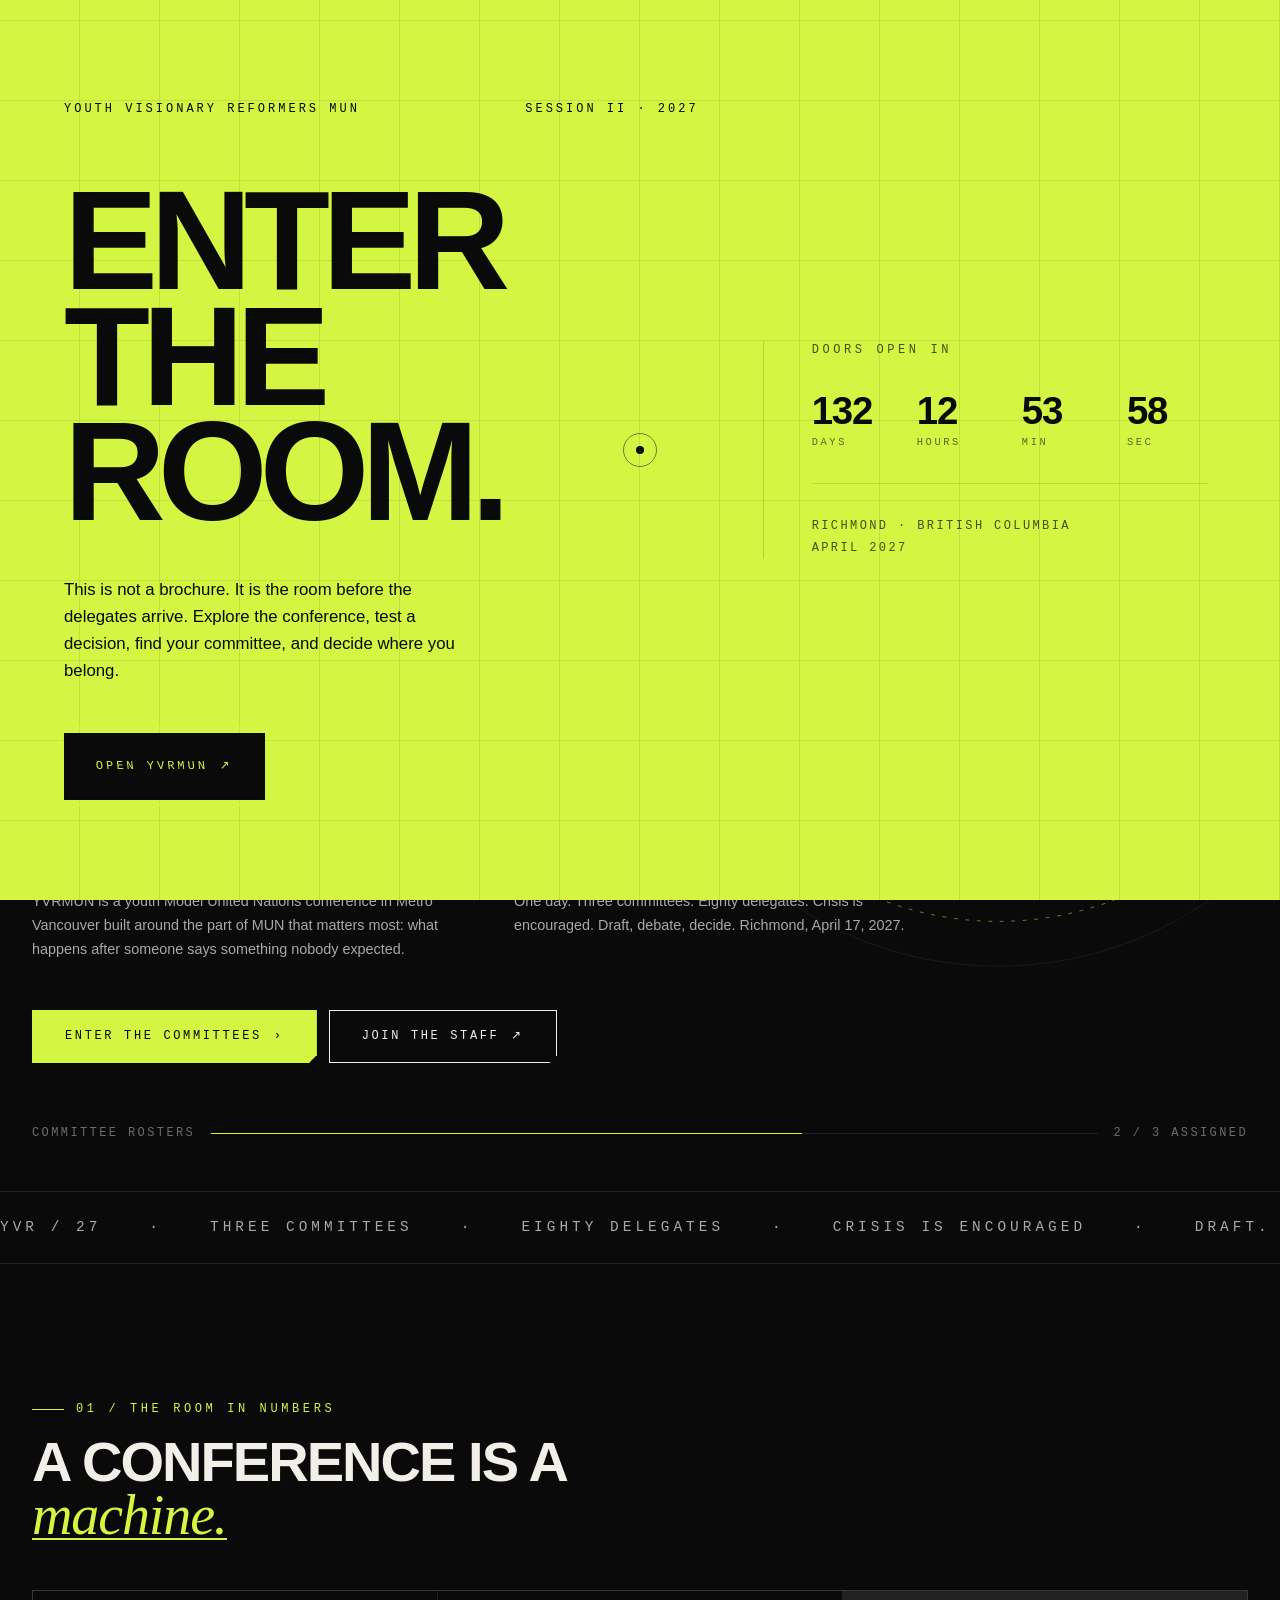
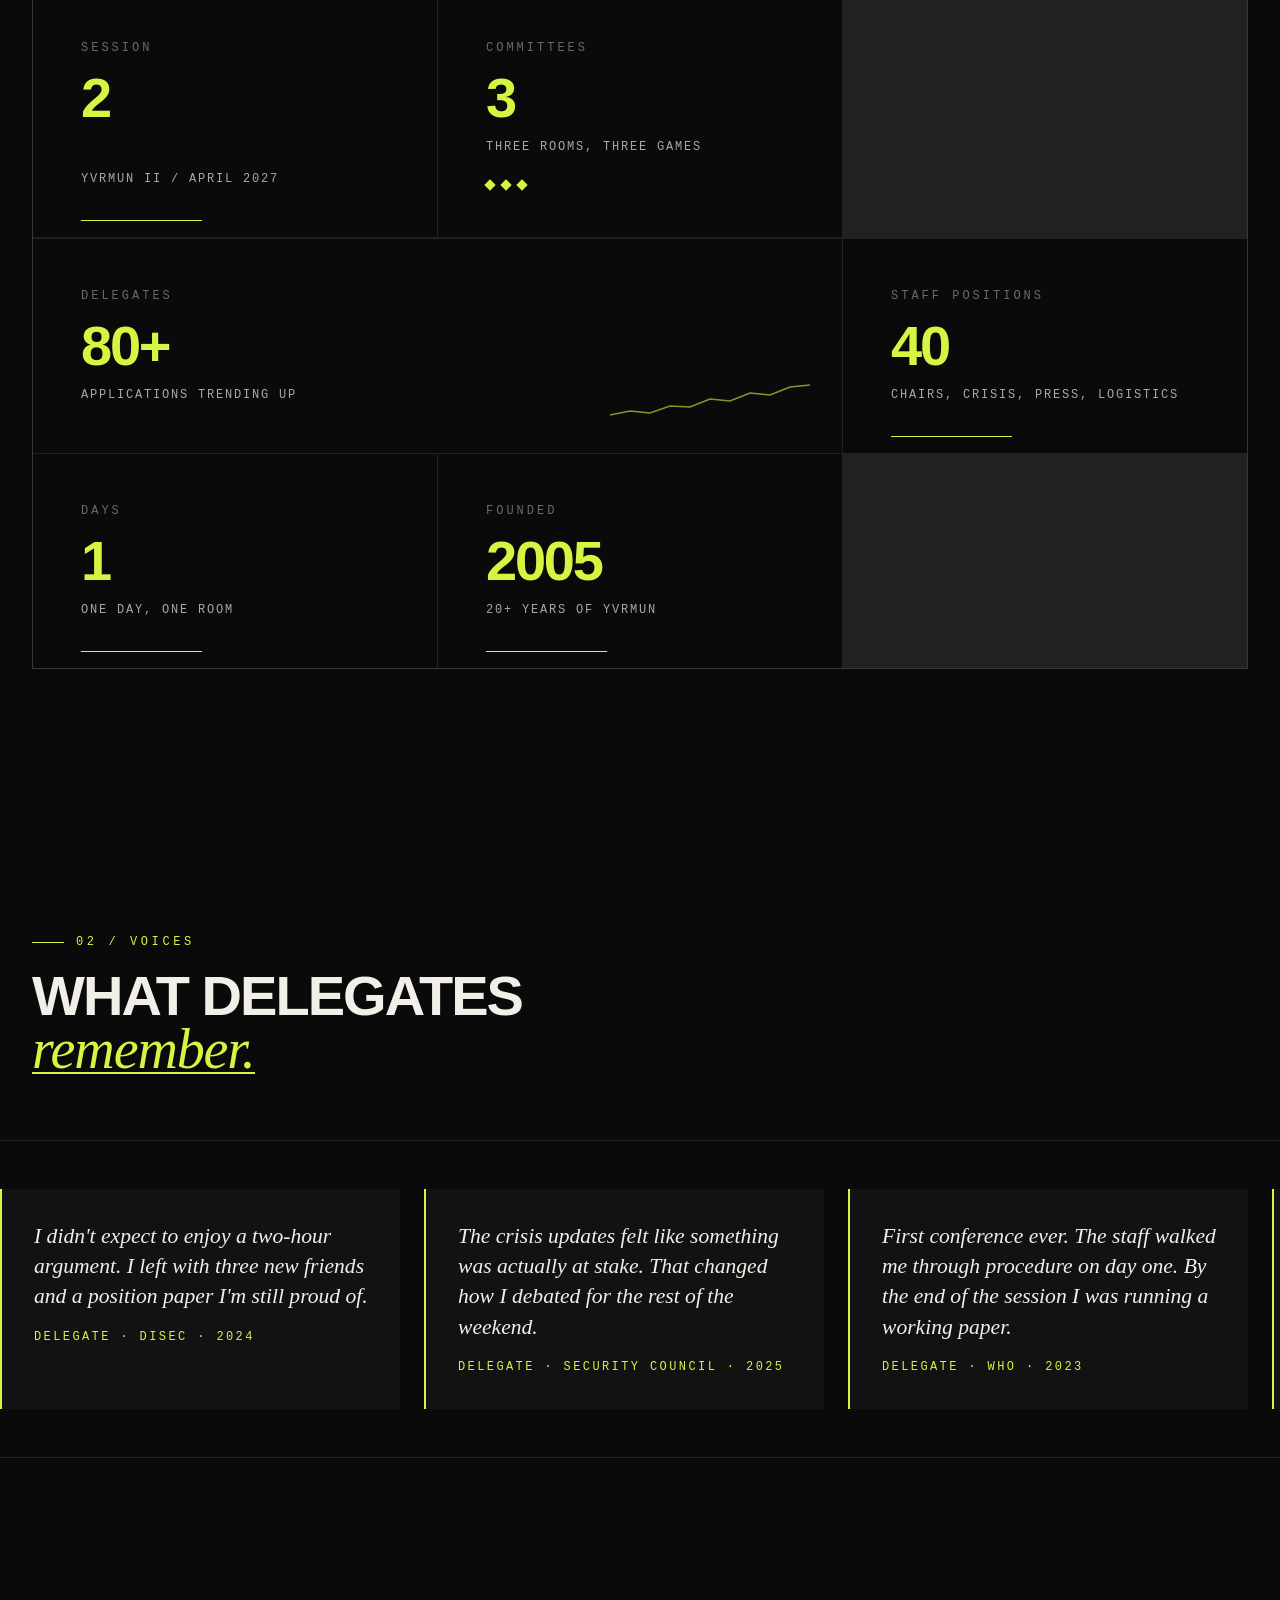
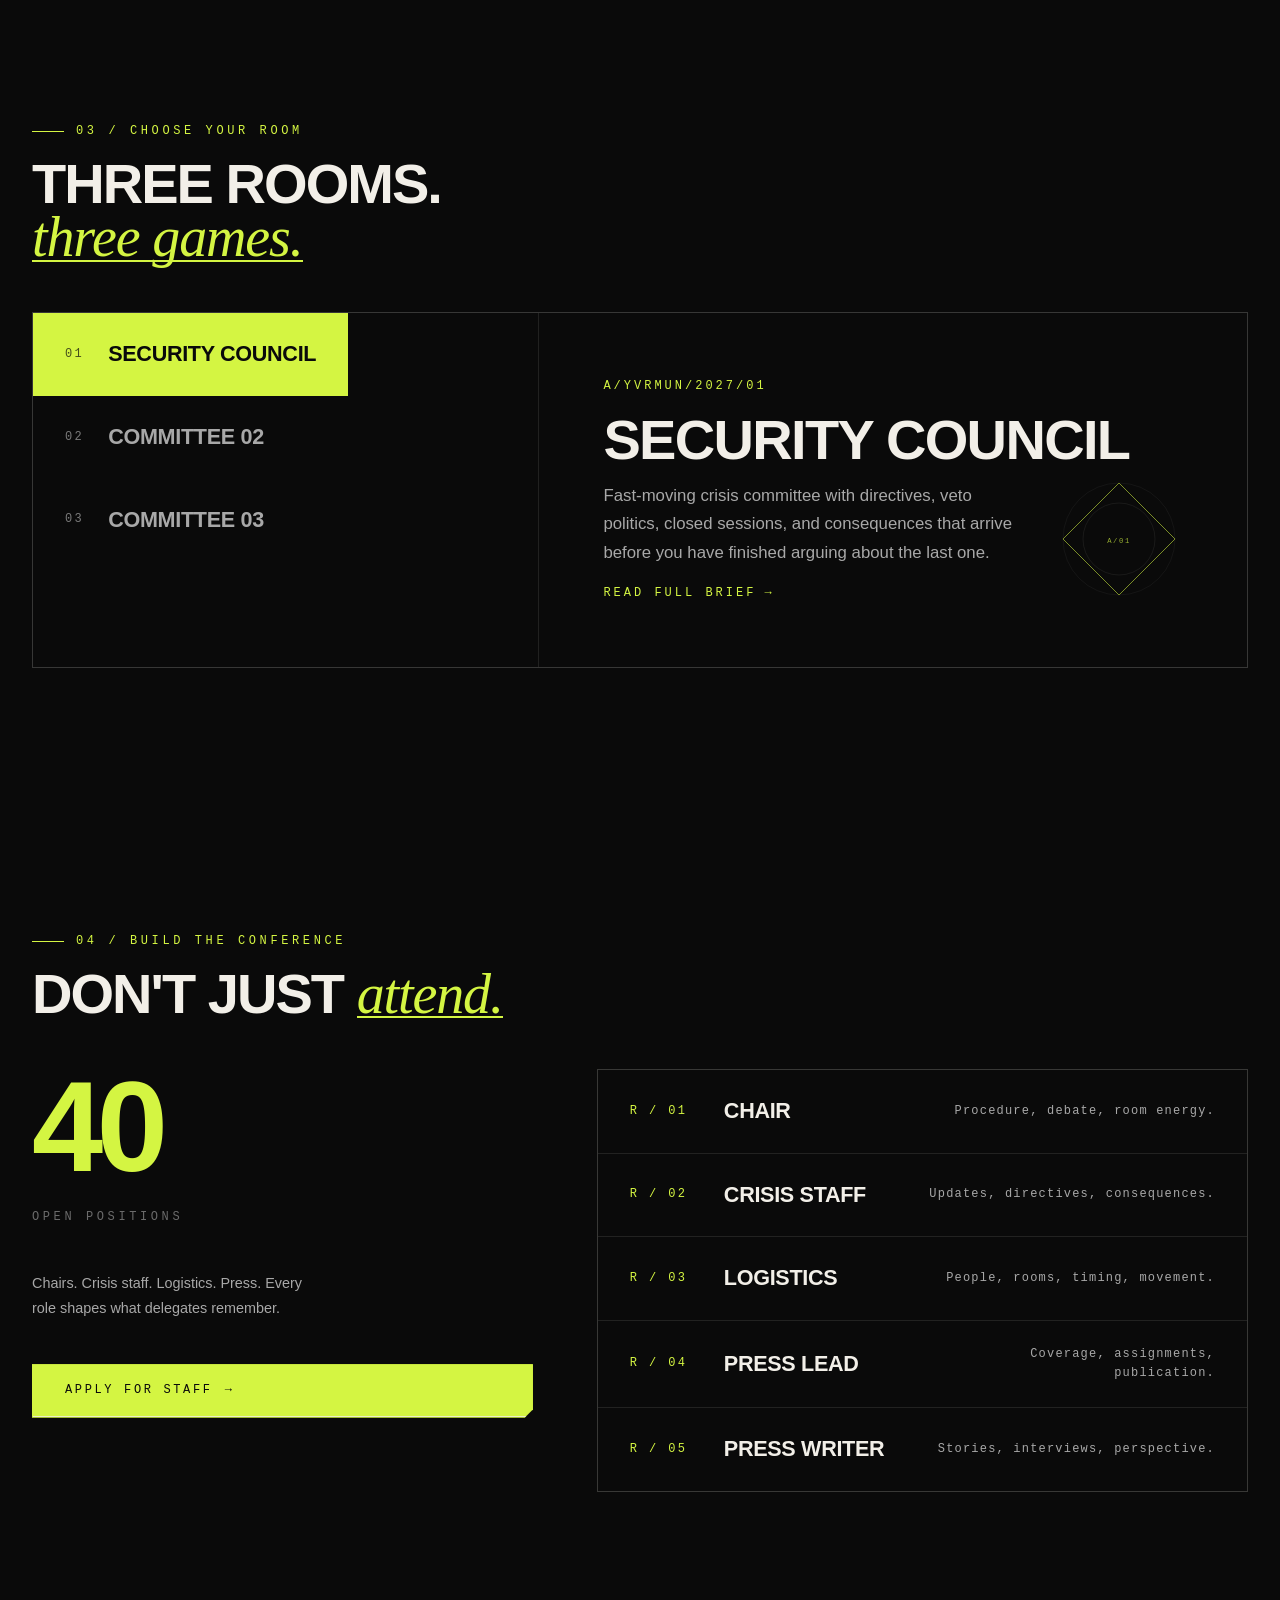
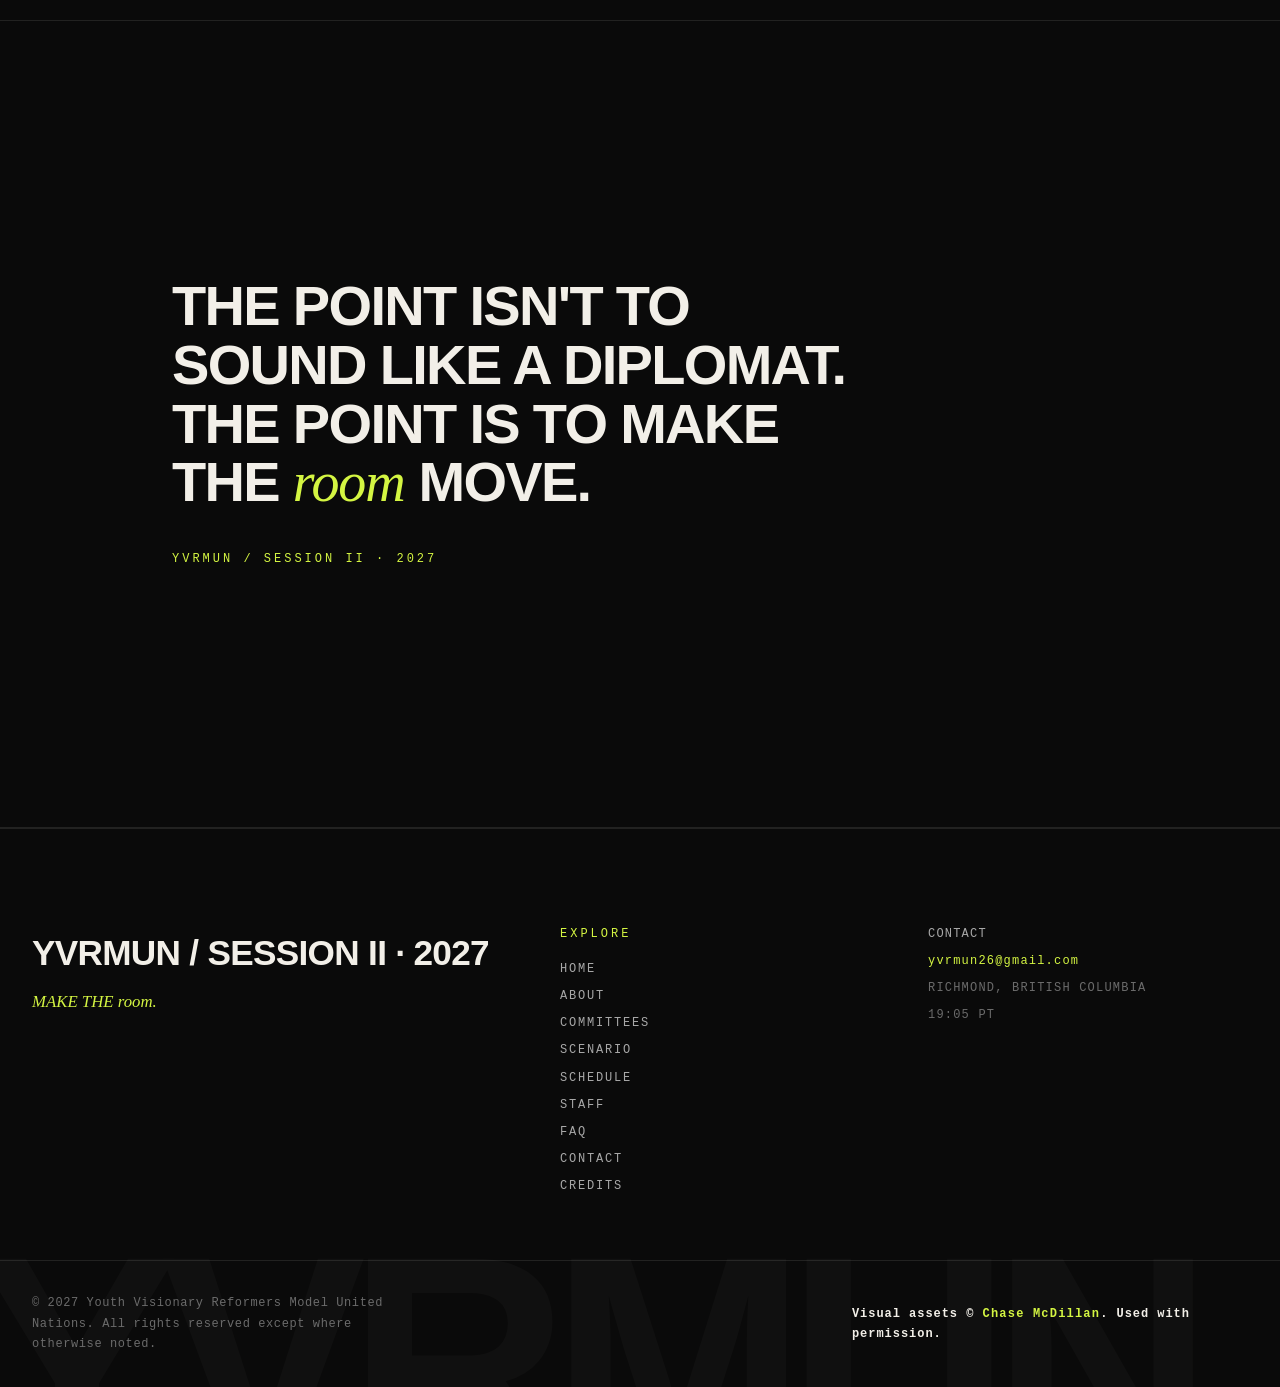
==== index.html @ 1de24f0f "Add sliding nav pill (pure CSS with measured variables)" ====
<!DOCTYPE html>
<html lang="en">
<head>
  <meta charset="UTF-8" />
  <meta name="viewport" content="width=device-width, initial-scale=1.0" />
  <title>YVRMUN — Session II · 2027</title>
  <link rel="icon" type="image/png" href="/images/logo.png" />
  <meta name="description" content="YVRMUN is a youth Model United Nations conference in Metro Vancouver. Session II takes over Richmond, BC in April 2027. Three committees. Eighty delegates." />
  <meta name="theme-color" content="#0a0a0a" />
  <meta property="og:title" content="YVRMUN — MAKE THE room." />
  <meta property="og:description" content="Session II · April 17, 2027. Richmond, BC. Three committees. Eighty delegates." />
  <meta property="og:type" content="website" />
  <link rel="stylesheet" href="/css/styles.css" />
  <link rel="stylesheet" href="/css/animations.css" />
</head>
<body class="has-lockscreen">

  <div class="lockscreen" id="lockscreen" data-feature="lockscreen">
    <div class="lockscreen__grid" aria-hidden="true"></div>

    <div class="lockscreen__inner">

      <div class="lockscreen__left">
        <div class="lockscreen__top" data-lock-reveal>
          <span>Youth Visionary Reformers MUN</span>
          <span>Session II · 2027</span>
        </div>

        <h1 class="lockscreen__title" data-lock-split>
          <span class="lockscreen__title-line">Enter</span>
          <span class="lockscreen__title-line">the</span>
          <span class="lockscreen__title-line">room.</span>
        </h1>

        <p class="lockscreen__lede" data-lock-reveal>
          This is not a brochure. It is the room before the delegates
          arrive. Explore the conference, test a decision, find your
          committee, and decide where you belong.
        </p>

        <button type="button"
                class="lockscreen__enter"
                id="enter-room"
                data-lock-reveal>
          <span>Open YVRMUN</span>
          <span class="lockscreen__arrow" aria-hidden="true">↗</span>
        </button>
      </div>

      <aside class="lockscreen__right" data-lock-reveal>
        <p class="lockscreen__countdown-label">Doors open in</p>
        <div class="lockscreen__countdown" data-countdown>
          <div class="lockscreen__countdown-cell">
            <span class="lockscreen__countdown-value" data-countdown-days>000</span>
            <span class="lockscreen__countdown-key">Days</span>
          </div>
          <div class="lockscreen__countdown-cell">
            <span class="lockscreen__countdown-value" data-countdown-hours>00</span>
            <span class="lockscreen__countdown-key">Hours</span>
          </div>
          <div class="lockscreen__countdown-cell">
            <span class="lockscreen__countdown-value" data-countdown-minutes>00</span>
            <span class="lockscreen__countdown-key">Min</span>
          </div>
          <div class="lockscreen__countdown-cell">
            <span class="lockscreen__countdown-value" data-countdown-seconds>00</span>
            <span class="lockscreen__countdown-key">Sec</span>
          </div>
        </div>
        <p class="lockscreen__stamp">
          Richmond · British Columbia<br>
          April 2027
        </p>
      </aside>

    </div>
  </div>

  <header class="site-header" data-feature="header">
    <div class="site-header__inner">

      <a class="site-header__brand" href="/index.html" aria-label="YVRMUN home">
        <span class="site-header__mark" aria-hidden="true"><img src="/images/logo.png" alt="" width="34" height="34" /></span>
        <span>YVRMUN / 27</span>
      </a>

      <nav class="site-header__nav" aria-label="Primary">
        <span class="site-header__nav-pill" aria-hidden="true"></span>
        
        <a href="/index.html" class="is-active">Home</a>
        <a href="/committees.html">Committees</a>
        <a href="/scenario.html">Experience</a>
        <a href="/schedule.html">Schedule</a>
        <a href="/staff.html">Staff</a>
        <a href="/faq.html">FAQ</a>
      </nav>

      <a class="site-header__cta" href="/staff.html">Apply for Staff</a>

      <button class="site-header__toggle" aria-label="Toggle navigation" aria-expanded="false">
        <span></span><span></span><span></span>
      </button>
    </div>

    <div class="scroll-progress" aria-hidden="true">
      <div class="scroll-progress__bar" data-scroll-progress></div>
    </div>
  </header>

  <main>

    <section class="hero" aria-labelledby="hero-title">

      <div class="hero__art-bg" data-sway aria-hidden="true">
        <svg viewBox="0 0 600 600" xmlns="http://www.w3.org/2000/svg">
          <circle class="art-circle" cx="300" cy="300" r="290" />
          <circle class="art-circle" cx="300" cy="300" r="220" />
          <circle class="art-circle art-circle--inner" cx="300" cy="300" r="150" />
          <circle class="art-orbit" cx="300" cy="300" r="255" />
          <polygon class="art-diamond-dashed"
                   points="300,200 400,300 300,400 200,300" />
          <polygon class="art-diamond"
                   points="300,150 450,300 300,450 150,300" />
          <text class="art-label" x="300" y="305" text-anchor="middle">
            YVR / 27
          </text>
          <circle class="art-dot" cx="300" cy="80" r="4" />
          <circle class="art-dot" cx="300" cy="300" r="4" />
        </svg>
      </div>

      <div class="hero__inner">
        <p class="hero__kicker" data-reveal>Session II · April 17, 2027</p>

        <h1 class="hero__title" id="hero-title">
          <span class="hero__title-line" data-split>MAKE</span>
          <span class="hero__title-line" data-split>THE</span>
          <span class="hero__title-line">
            <span class="hero__title-accent" data-split>room.</span>
          </span>
        </h1>

        <div class="hero__grid">
          <div class="hero__col" data-reveal>
            <h3>The point</h3>
            <p>
              YVRMUN is a youth Model United Nations conference in Metro
              Vancouver built around the part of MUN that matters most:
              what happens after someone says something nobody expected.
            </p>
          </div>
          <div class="hero__col" data-reveal>
            <h3>The plan</h3>
            <p>
              One day. Three committees. Eighty delegates. Crisis is
              encouraged. Draft, debate, decide. Richmond, April 17, 2027.
            </p>
          </div>
        </div>

        <div class="hero__cta" data-reveal>
          <a class="btn btn--primary" href="/committees.html">
            Enter the committees <span aria-hidden="true">›</span>
          </a>
          <a class="btn btn--ghost" href="/staff.html">
            Join the staff <span aria-hidden="true">↗</span>
          </a>
        </div>
      </div>

      <div class="hero__progress" data-reveal>
        <span>Committee rosters</span>
        <span class="hero__progress-bar"><span class="hero__progress-fill"></span></span>
        <span>2 / 3 assigned</span>
      </div>

    </section>

    <div class="marquee" aria-hidden="true">
      <div class="marquee__track">
        <span>YVR / 27</span><span>·</span>
        <span>Three committees</span><span>·</span>
        <span>Eighty delegates</span><span>·</span>
        <span>Crisis is encouraged</span><span>·</span>
        <span>Draft. Debate. Decide.</span><span>·</span>
        <span>Richmond · April 17, 2027</span><span>·</span>
        <span>YVR / 27</span><span>·</span>
        <span>Three committees</span><span>·</span>
        <span>Eighty delegates</span><span>·</span>
        <span>Crisis is encouraged</span><span>·</span>
        <span>Draft. Debate. Decide.</span><span>·</span>
        <span>Richmond · April 17, 2027</span><span>·</span>
      </div>
    </div>

    <section class="section" id="numbers" aria-labelledby="numbers-title">
      <div class="section__inner">

        <p class="section__label" data-reveal>01 / THE ROOM IN NUMBERS</p>
        <h2 class="section__title" id="numbers-title" data-reveal>
          A conference is a <span class="section__title-accent">machine.</span>
        </h2>

        <div class="dashboard">

          <div class="dash-tile" data-reveal>
            <p class="dash-tile__label">Session</p>
            <p class="dash-tile__value" data-count="2">2</p>
            <p class="dash-tile__note">YVRMUN II / April 2027</p>
            <span class="dash-tile__tick"></span>
          </div>

          <div class="dash-tile" data-reveal>
            <p class="dash-tile__label">Committees</p>
            <p class="dash-tile__value" data-count="3">3</p>
            <p class="dash-tile__note">Three rooms, three games</p>
            <div class="dash-tile__dots" aria-hidden="true">
              <span></span><span></span><span></span>
            </div>
          </div>

          <div class="dash-tile dash-tile--wide" data-reveal>
            <p class="dash-tile__label">Delegates</p>
            <p class="dash-tile__value" data-count="80" data-suffix="+">80+</p>
            <p class="dash-tile__note">Applications trending up</p>
            <svg class="dash-tile__sparkline" viewBox="0 0 200 40" preserveAspectRatio="none" aria-hidden="true">
              <polyline points="0,34 20,30 40,32 60,25 80,26 100,18 120,20 140,12 160,14 180,6 200,4"
                        fill="none" stroke="currentColor" stroke-width="1.5" />
            </svg>
          </div>

          <div class="dash-tile" data-reveal>
            <p class="dash-tile__label">Staff positions</p>
            <p class="dash-tile__value" data-count="40">40</p>
            <p class="dash-tile__note">Chairs, crisis, press, logistics</p>
            <span class="dash-tile__tick"></span>
          </div>

          <div class="dash-tile" data-reveal>
            <p class="dash-tile__label">Days</p>
            <p class="dash-tile__value" data-count="1">1</p>
            <p class="dash-tile__note">One day, one room</p>
            <span class="dash-tile__tick"></span>
          </div>

          <div class="dash-tile" data-reveal>
            <p class="dash-tile__label">Founded</p>
            <p class="dash-tile__value" data-count="2005">2005</p>
            <p class="dash-tile__note">20+ years of YVRMUN</p>
            <span class="dash-tile__tick"></span>
          </div>

        </div>
      </div>
    </section>

    <section class="section section--dark" aria-labelledby="voices-title">
      <div class="section__inner">
        <p class="section__label" data-reveal>02 / VOICES</p>
        <h2 class="section__title" id="voices-title" data-reveal>
          What delegates <span class="section__title-accent">remember.</span>
        </h2>
      </div>

      <div class="quotes">
        <div class="quotes__track">
          <article class="quote">
            <p class="quote__body">I didn't expect to enjoy a two-hour argument. I left with three new friends and a position paper I'm still proud of.</p>
            <p class="quote__cite">Delegate · DISEC · 2024</p>
          </article>
          <article class="quote">
            <p class="quote__body">The crisis updates felt like something was actually at stake. That changed how I debated for the rest of the weekend.</p>
            <p class="quote__cite">Delegate · Security Council · 2025</p>
          </article>
          <article class="quote">
            <p class="quote__body">First conference ever. The staff walked me through procedure on day one. By the end of the session I was running a working paper.</p>
            <p class="quote__cite">Delegate · WHO · 2023</p>
          </article>
          <article class="quote">
            <p class="quote__body">I came for the debate. I stayed for the people. That's the part nobody puts in the brochure.</p>
            <p class="quote__cite">Delegate · UNHRC · 2024</p>
          </article>
          <article class="quote">
            <p class="quote__body">The social was genuinely fun. Live music, photo booth, and nobody wanted to go home.</p>
            <p class="quote__cite">Delegate · FIFA · 2025</p>
          </article>
          <article class="quote">
            <p class="quote__body">I didn't expect to enjoy a two-hour argument. I left with three new friends and a position paper I'm still proud of.</p>
            <p class="quote__cite">Delegate · DISEC · 2024</p>
          </article>
          <article class="quote">
            <p class="quote__body">The crisis updates felt like something was actually at stake. That changed how I debated for the rest of the weekend.</p>
            <p class="quote__cite">Delegate · Security Council · 2025</p>
          </article>
          <article class="quote">
            <p class="quote__body">First conference ever. The staff walked me through procedure on day one. By the end of the session I was running a working paper.</p>
            <p class="quote__cite">Delegate · WHO · 2023</p>
          </article>
        </div>
      </div>
    </section>

    <section class="section" id="committees" aria-labelledby="committees-title">
      <div class="section__inner">

        <p class="section__label" data-reveal>03 / CHOOSE YOUR ROOM</p>
        <h2 class="section__title" id="committees-title" data-reveal>
          Three rooms. <span class="section__title-accent">Three games.</span>
        </h2>

        <div class="room-selector" data-feature="room-selector">

          <ul class="room-list" role="tablist">
            <li>
              <button type="button" class="room-list__item is-active" data-room="01">
                <span class="room-list__num">01</span>
                <span class="room-list__name">Security Council</span>
              </button>
            </li>
            <li>
              <button type="button" class="room-list__item" data-room="02">
                <span class="room-list__num">02</span>
                <span class="room-list__name">Committee 02</span>
              </button>
            </li>
            <li>
              <button type="button" class="room-list__item" data-room="03">
                <span class="room-list__num">03</span>
                <span class="room-list__name">Committee 03</span>
              </button>
            </li>
          </ul>

          <div class="room-preview">
            <p class="room-preview__code" data-room-code>A/YVRMUN/2027/01</p>
            <h3 class="room-preview__title" data-room-title>Security Council</h3>
            <p class="room-preview__desc" data-room-desc>
              Fast-moving crisis committee with directives, veto politics,
              closed sessions, and consequences that arrive before you have
              finished arguing about the last one.
            </p>
            <a class="room-preview__cta" href="/committees.html">
              Read full brief <span aria-hidden="true">→</span>
            </a>

            <div class="room-preview__diagram" aria-hidden="true">
              <svg viewBox="0 0 200 200">
                <circle cx="100" cy="100" r="70" fill="none"
                        stroke="rgba(242,239,232,0.18)" stroke-width="0.5"/>
                <circle cx="100" cy="100" r="45" fill="none"
                        stroke="rgba(242,239,232,0.25)" stroke-width="0.5"/>
                <polygon points="100,30 170,100 100,170 30,100"
                         fill="none" stroke="currentColor" stroke-width="1"/>
                <text x="100" y="105" text-anchor="middle"
                      font-family="ui-monospace, monospace" font-size="9"
                      fill="currentColor" letter-spacing="2">A/01</text>
              </svg>
            </div>
          </div>

        </div>
      </div>
    </section>

    <section class="section section--dark" id="staff-cta" aria-labelledby="staff-cta-title">
      <div class="section__inner">

        <p class="section__label" data-reveal>04 / BUILD THE CONFERENCE</p>
        <h2 class="section__title" id="staff-cta-title" data-reveal>
          Don't just <span class="section__title-accent">attend.</span>
        </h2>

        <div class="staff-cta">

          <div class="staff-cta__big" data-reveal>
            <p class="staff-cta__number" data-count="40">40</p>
            <p class="staff-cta__number-label">Open positions</p>
            <p class="staff-cta__sub">Chairs. Crisis staff. Logistics. Press. Every role shapes what delegates remember.</p>
            <a class="btn btn--primary staff-cta__btn" href="/staff.html">
              Apply for staff <span aria-hidden="true">→</span>
            </a>
          </div>

          <ul class="staff-roles" data-feature="staff-roles">
            <li>
              <button type="button" class="staff-role" data-role="chair">
                <span class="staff-role__num">R / 01</span>
                <span class="staff-role__name">Chair</span>
                <span class="staff-role__desc">Procedure, debate, room energy.</span>
              </button>
            </li>
            <li>
              <button type="button" class="staff-role" data-role="crisis">
                <span class="staff-role__num">R / 02</span>
                <span class="staff-role__name">Crisis Staff</span>
                <span class="staff-role__desc">Updates, directives, consequences.</span>
              </button>
            </li>
            <li>
              <button type="button" class="staff-role" data-role="logistics">
                <span class="staff-role__num">R / 03</span>
                <span class="staff-role__name">Logistics</span>
                <span class="staff-role__desc">People, rooms, timing, movement.</span>
              </button>
            </li>
            <li>
              <button type="button" class="staff-role" data-role="press-lead">
                <span class="staff-role__num">R / 04</span>
                <span class="staff-role__name">Press Lead</span>
                <span class="staff-role__desc">Coverage, assignments, publication.</span>
              </button>
            </li>
            <li>
              <button type="button" class="staff-role" data-role="press-writer">
                <span class="staff-role__num">R / 05</span>
                <span class="staff-role__name">Press Writer</span>
                <span class="staff-role__desc">Stories, interviews, perspective.</span>
              </button>
            </li>
          </ul>

        </div>
      </div>
    </section>

    <section class="pull-quote-section">
      <blockquote class="pull-quote" data-reveal>
        <p>
          The point isn't to sound like a diplomat. The point is to make
          the <span class="pull-quote__accent">room</span> move.
        </p>
        <cite>YVRMUN / Session II · 2027</cite>
      </blockquote>
    </section>

  </main>

  <footer class="site-footer">
    <div class="site-footer__watermark" aria-hidden="true">YVRMUN</div>

    <div class="site-footer__inner">

      <div class="site-footer__brand-block">
        <p class="site-footer__brand">YVRMUN / Session II · 2027</p>
        <p class="site-footer__tagline">MAKE THE room.</p>
      </div>

      <div class="site-footer__links-block">
        <p class="site-footer__heading">Explore</p>
        <ul class="site-footer__links">
          <li><a href="/index.html">Home</a></li>
          <li><a href="/about.html">About</a></li>
          <li><a href="/committees.html">Committees</a></li>
          <li><a href="/scenario.html">Scenario</a></li>
          <li><a href="/schedule.html">Schedule</a></li>
          <li><a href="/staff.html">Staff</a></li>
          <li><a href="/faq.html">FAQ</a></li>
          <li><a href="/contact.html">Contact</a></li>
          <li><a href="/credits.html">Credits</a></li>
        </ul>
      </div>

      <div class="site-footer__contact-block">
        <p class="site-footer__heading">Contact</p>
        <p><a href="mailto:yvrmun26@gmail.com">yvrmun26@gmail.com</a></p>
        <p class="site-footer__location">Richmond, British Columbia</p>
        <p class="site-footer__clock" data-clock>--:-- PT</p>
      </div>

    </div>

    <div class="site-footer__legal-block">
      <p class="site-footer__legal">
        © 2027 Youth Visionary Reformers Model United Nations. All rights reserved
        except where otherwise noted.
      </p>
      <p class="site-footer__legal site-footer__legal--assets">
        Visual assets © <strong>Chase McDillan</strong>. Used with permission.
      </p>
    </div>
  </footer>

  <button class="back-to-top" aria-label="Back to top" data-back-to-top>
    <span aria-hidden="true">↑</span>
  </button>

  <div class="cursor-dot" aria-hidden="true"></div>
  <div class="cursor-ring" aria-hidden="true"></div>
  <div class="cursor-corners" aria-hidden="true">
    <span></span><span></span><span></span><span></span>
  </div>

  <script src="/js/config.js"></script>
  <script src="/js/main.js"></script>
  <script src="/js/lockscreen.js"></script>
  <script src="/js/animations.js"></script>
</body>
</html>
---- css/styles.css ----
/* ============================================================
   YVRMUN — Design System v3
   Dark editorial. Chartreuse. Custom cursor. Watermark footer.
   ============================================================ */

/* ---------- TOKENS ---------- */
:root {
  --ink: #0a0a0a;
  --ink-soft: #121212;
  --ink-elevated: #1a1a1a;
  --paper: #f2efe8;
  --accent: #d4f542;
  --accent-soft: #b8db2a;
  --live: #ff4530;
  --muted: #6b6b6b;
  --muted-dark: #a8a8a8;
  --line: rgba(242, 239, 232, 0.1);
  --line-bright: rgba(212, 245, 66, 0.35);
  --hair: rgba(242, 239, 232, 0.05);

  --font-sans: -apple-system, BlinkMacSystemFont, "Segoe UI", Roboto,
    "Helvetica Neue", Arial, sans-serif;
  --font-display: "Helvetica Neue", "Arial Narrow", Impact, sans-serif;
  --font-serif: "Times New Roman", Georgia, serif;
  --font-mono: ui-monospace, SFMono-Regular, Menlo, Monaco, Consolas,
    "Liberation Mono", "Courier New", monospace;

  --fs-xs: clamp(0.65rem, 0.6rem + 0.2vw, 0.75rem);
  --fs-sm: clamp(0.8rem, 0.75rem + 0.25vw, 0.9rem);
  --fs-base: clamp(0.95rem, 0.9rem + 0.25vw, 1.05rem);
  --fs-lg: clamp(1.1rem, 1rem + 0.6vw, 1.35rem);
  --fs-xl: clamp(1.5rem, 1.2rem + 1.4vw, 2.2rem);
  --fs-2xl: clamp(2rem, 1.5rem + 2.5vw, 3.5rem);
  --fs-3xl: clamp(2.75rem, 1.8rem + 4.75vw, 5.5rem);
  --fs-hero: clamp(4rem, 1.5rem + 12vw, 13rem);

  --space-1: 0.25rem;
  --space-2: 0.5rem;
  --space-3: 0.75rem;
  --space-4: 1rem;
  --space-5: 1.5rem;
  --space-6: 2rem;
  --space-8: 3rem;
  --space-10: 4rem;
  --space-12: 6rem;
  --space-16: 8rem;

  --max-w: 1440px;
  --max-w-narrow: 800px;
  --max-w-prose: 55ch;
  --header-h: 68px;

  --ease-out: cubic-bezier(0.22, 1, 0.36, 1);
  --ease-in-out: cubic-bezier(0.65, 0, 0.35, 1);
  --ease-spring: cubic-bezier(0.34, 1.56, 0.64, 1);
}

/* ---------- RESET ---------- */
*, *::before, *::after { box-sizing: border-box; }
* { margin: 0; padding: 0; }

html {
  scroll-behavior: smooth;
  scroll-padding-top: var(--header-h);
  -webkit-text-size-adjust: 100%;
}

body {
  font-family: var(--font-sans);
  font-size: var(--fs-base);
  line-height: 1.6;
  color: var(--paper);
  background: var(--ink);
  min-height: 100vh;
  overflow-x: hidden;
  -webkit-font-smoothing: antialiased;
  -moz-osx-font-smoothing: grayscale;
  cursor: none;
  position: relative;
}

body::before {
  content: "";
  position: fixed;
  inset: 0;
  z-index: 0;
  pointer-events: none;
  opacity: 0.6;
  background-image:
    repeating-linear-gradient(0deg, transparent 0, transparent 79px,
      var(--hair) 79px, var(--hair) 80px),
    repeating-linear-gradient(90deg, transparent 0, transparent 79px,
      var(--hair) 79px, var(--hair) 80px);
  mask-image: radial-gradient(ellipse at 50% 40%, black 20%, transparent 90%);
  -webkit-mask-image: radial-gradient(ellipse at 50% 40%, black 20%, transparent 90%);
}

body::after {
  content: "";
  position: fixed;
  inset: 0;
  z-index: 1;
  pointer-events: none;
  opacity: 0.035;
  background-image:
    repeating-radial-gradient(circle at 0 0, transparent 0,
      rgba(255, 255, 255, 0.8) 1px, transparent 2px);
  background-size: 3px 3px;
}

main, header, footer { position: relative; z-index: 2; }

@media (hover: none), (pointer: coarse) { body { cursor: auto; } }

img, svg, video { display: block; max-width: 100%; height: auto; }
button, input, textarea, select { font: inherit; color: inherit; }
button { background: none; border: none; cursor: none; }
a {
  color: inherit;
  text-decoration: none;
  cursor: none;
  transition: color 0.25s var(--ease-out);
}
ul, ol { list-style: none; }

@media (hover: none), (pointer: coarse) {
  button, a { cursor: pointer; }
}

::selection { background: var(--accent); color: var(--ink); }

:focus-visible {
  outline: 2px solid var(--accent);
  outline-offset: 4px;
}

::-webkit-scrollbar { width: 8px; height: 8px; }
::-webkit-scrollbar-track { background: var(--ink); }
::-webkit-scrollbar-thumb {
  background: rgba(212, 245, 66, 0.35);
  border-radius: 0;
}
::-webkit-scrollbar-thumb:hover { background: var(--accent); }

/* ---------- TYPE ---------- */
h1, h2, h3, h4, h5, h6 {
  font-family: var(--font-display);
  font-weight: 800;
  line-height: 0.95;
  letter-spacing: -0.035em;
}

h1 { font-size: var(--fs-3xl); }
h2 { font-size: var(--fs-2xl); }
h3 { font-size: var(--fs-xl); }
h4 { font-size: var(--fs-lg); }

p { max-width: var(--max-w-prose); }

.sr-only {
  position: absolute;
  width: 1px; height: 1px;
  padding: 0; margin: -1px;
  overflow: hidden;
  clip: rect(0, 0, 0, 0);
  white-space: nowrap;
  border: 0;
}

/* ---------- LAYOUT ---------- */
.section {
  padding: var(--space-16) 0;
  position: relative;
}

.section--dark { background: var(--ink); color: var(--paper); }

.section__inner {
  max-width: var(--max-w);
  margin: 0 auto;
  padding: 0 var(--space-6);
}

.section__inner--prose { max-width: var(--max-w-prose); }
.section__inner--narrow { max-width: var(--max-w-narrow); }

.section__label {
  display: inline-flex;
  align-items: center;
  gap: var(--space-3);
  font-family: var(--font-mono);
  font-size: var(--fs-xs);
  letter-spacing: 0.3em;
  text-transform: uppercase;
  color: var(--accent);
  margin-bottom: var(--space-4);
  font-weight: 500;
}

.section__label::before {
  content: "";
  display: block;
  width: 32px;
  height: 1px;
  background: var(--accent);
}

.section__title {
  font-size: var(--fs-2xl);
  margin-bottom: var(--space-6);
  max-width: 18ch;
  color: var(--paper);
  text-transform: uppercase;
}

.section__title-accent {
  font-family: var(--font-serif);
  font-style: italic;
  font-weight: 400;
  text-transform: lowercase;
  letter-spacing: -0.02em;
  color: var(--accent);
  position: relative;
  display: inline-block;
}

.section__title-accent::after {
  content: "";
  position: absolute;
  left: 0; right: 0;
  bottom: 0.05em;
  height: 2px;
  background: var(--accent);
  transform-origin: left center;
  transform: scaleX(0);
  transition: transform 1.1s var(--ease-out) 0.5s;
}

[data-reveal].is-visible .section__title-accent::after {
  transform: scaleX(1);
}

.section__body {
  font-size: var(--fs-lg);
  color: var(--muted-dark);
  max-width: var(--max-w-prose);
  margin-bottom: var(--space-8);
}

/* ---------- HEADER ---------- */
.site-header {
  position: fixed;
  top: 0; left: 0; right: 0;
  z-index: 100;
  background: rgba(10, 10, 10, 0.7);
  backdrop-filter: saturate(180%) blur(20px);
  -webkit-backdrop-filter: saturate(180%) blur(20px);
  border-bottom: 1px solid transparent;
  transition: border-color 0.3s var(--ease-out),
              background 0.3s var(--ease-out),
              transform 0.45s var(--ease-out);
}

.site-header.is-scrolled {
  border-bottom-color: var(--line);
  background: rgba(10, 10, 10, 0.92);
}

.site-header.is-hidden { transform: translateY(-100%); }

.site-header__brand:hover { color: var(--accent); }

.site-header__mark {
  display: grid;
  place-items: center;
  width: 34px;
  height: 34px;
  flex-shrink: 0;
  transition: transform 0.4s var(--ease-spring);
}

.site-header__mark img {
  width: 100%;
  height: 100%;
  object-fit: contain;
  display: block;
}

.site-header__brand:hover .site-header__mark {
  transform: scale(1.08);
}

.site-header__brand:hover .site-header__mark,
.site-header.is-scrolled .site-header__mark {
  transform: rotate(225deg);
}



.site-header__brand:hover .site-header__mark span,
.site-header.is-scrolled 

/* Nav with sliding pill */




.site-header__cta::before {
  content: "";
  display: block;
  width: 6px;
  height: 6px;
  background: var(--live);
  border-radius: 50%;
  animation: live-pulse 1.8s ease-in-out infinite;
  flex-shrink: 0;
}

.site-header__cta:hover::before { background: var(--ink); }

@keyframes live-pulse {
  0%, 100% { opacity: 1; transform: scale(1); }
  50% { opacity: 0.4; transform: scale(0.7); }
}

.site-header__toggle {
  display: none;
  flex-direction: column;
  gap: 5px;
  padding: var(--space-2);
  margin-left: auto;
}

.site-header__toggle span {
  display: block;
  width: 24px;
  height: 1.5px;
  background: var(--paper);
  transition: transform 0.3s var(--ease-out), opacity 0.3s var(--ease-out);
}

.site-header__toggle[aria-expanded="true"] span:nth-child(1) {
  transform: translateY(6.5px) rotate(45deg);
}
.site-header__toggle[aria-expanded="true"] span:nth-child(2) { opacity: 0; }
.site-header__toggle[aria-expanded="true"] span:nth-child(3) {
  transform: translateY(-6.5px) rotate(-45deg);
}

/* ---------- SCROLL PROGRESS ---------- */
.scroll-progress {
  position: absolute;
  bottom: -1px;
  left: 0; right: 0;
  height: 1px;
  overflow: hidden;
}

.scroll-progress__bar {
  display: block;
  height: 100%;
  width: 0%;
  background: var(--accent);
  transition: width 0.1s linear;
}

/* ---------- BUTTONS ---------- */
.btn {
  display: inline-flex;
  align-items: center;
  gap: var(--space-3);
  padding: var(--space-4) var(--space-6);
  font-family: var(--font-mono);
  font-size: var(--fs-xs);
  font-weight: 500;
  letter-spacing: 0.22em;
  text-transform: uppercase;
  border: 1px solid transparent;
  cursor: none;
  position: relative;
  overflow: hidden;
  clip-path: polygon(0 0, 100% 0, 100% calc(100% - 8px), calc(100% - 8px) 100%, 0 100%);
  transition: color 0.3s var(--ease-out),
              border-color 0.3s var(--ease-out);
  z-index: 1;
}

@media (hover: none) { .btn { cursor: pointer; } }

.btn::before {
  content: "";
  position: absolute;
  inset: 0;
  background: currentColor;
  transform: translateY(100%);
  transition: transform 0.4s var(--ease-out);
  z-index: -1;
}

.btn:hover::before { transform: translateY(0); }

.btn--primary {
  background: var(--accent);
  color: var(--ink);
  border-color: var(--accent);
}

.btn--primary::before { background: var(--paper); }

.btn--ghost {
  background: transparent;
  color: var(--paper);
  border-color: var(--paper);
}

.btn--ghost::before { background: var(--accent); }
.btn--ghost:hover { color: var(--ink); border-color: var(--accent); }

/* ---------- CURSOR ---------- */
.cursor-dot,
.cursor-ring {
  position: fixed;
  top: 0; left: 0;
  pointer-events: none;
  z-index: 9999;
  border-radius: 50%;
}

.cursor-dot {
  width: 8px;
  height: 8px;
  background: var(--accent);
  transition: width 0.25s var(--ease-out),
              height 0.25s var(--ease-out);
  will-change: transform;
}

.cursor-ring {
  width: 34px;
  height: 34px;
  border: 1px solid var(--accent);
  opacity: 0.5;
  transition: width 0.3s var(--ease-out),
              height 0.3s var(--ease-out),
              opacity 0.3s var(--ease-out);
  will-change: transform;
}

.cursor-dot.is-hover { width: 6px; height: 6px; }
.cursor-ring.is-hover {
  width: 56px;
  height: 56px;
  opacity: 0.9;
}

.cursor-corners {
  position: fixed;
  top: 0; left: 0;
  width: 44px;
  height: 44px;
  pointer-events: none;
  z-index: 9998;
  transform: translate(-50%, -50%);
  opacity: 0;
  transition: opacity 0.3s var(--ease-out),
              width 0.35s var(--ease-spring),
              height 0.35s var(--ease-spring);
  will-change: transform;
}

.cursor-corners.is-hover {
  opacity: 1;
  width: 72px;
  height: 72px;
}

.cursor-corners span {
  position: absolute;
  width: 8px;
  height: 8px;
  border-color: var(--accent);
  border-style: solid;
  border-width: 0;
}

.cursor-corners span:nth-child(1) {
  top: 0; left: 0;
  border-top-width: 1px; border-left-width: 1px;
}
.cursor-corners span:nth-child(2) {
  top: 0; right: 0;
  border-top-width: 1px; border-right-width: 1px;
}
.cursor-corners span:nth-child(3) {
  bottom: 0; left: 0;
  border-bottom-width: 1px; border-left-width: 1px;
}
.cursor-corners span:nth-child(4) {
  bottom: 0; right: 0;
  border-bottom-width: 1px; border-right-width: 1px;
}

@media (hover: none), (pointer: coarse) {
  .cursor-dot, .cursor-ring, .cursor-corners { display: none; }
}

/* ---------- LOCKSCREEN ---------- */
.lockscreen {
  position: fixed;
  inset: 0;
  z-index: 1000;
  background: var(--accent);
  color: var(--ink);
  display: flex;
  flex-direction: column;
  padding: var(--space-8) var(--space-10);
  overflow: hidden;
}

body.has-lockscreen { overflow: hidden; }

.lockscreen__grid {
  position: absolute;
  inset: 0;
  pointer-events: none;
  opacity: 0.14;
  background-image:
    repeating-linear-gradient(0deg, transparent 0, transparent 79px,
      rgba(10,10,10,0.6) 79px, rgba(10,10,10,0.6) 80px),
    repeating-linear-gradient(90deg, transparent 0, transparent 79px,
      rgba(10,10,10,0.6) 79px, rgba(10,10,10,0.6) 80px);
  animation: grid-drift 40s linear infinite;
}

@keyframes grid-drift {
  0% { transform: translate(0, 0); }
  100% { transform: translate(80px, 80px); }
}

.lockscreen__inner {
  position: relative;
  flex: 1;
  display: grid;
  grid-template-columns: 1.4fr 1fr;
  gap: var(--space-10);
  align-items: center;
  max-width: 1400px;
  width: 100%;
  margin: 0 auto;
}

.lockscreen__left { display: flex; flex-direction: column; }

.lockscreen__top {
  display: flex;
  justify-content: space-between;
  align-items: baseline;
  font-family: var(--font-mono);
  font-size: var(--fs-xs);
  letter-spacing: 0.25em;
  text-transform: uppercase;
  font-weight: 500;
  margin-bottom: var(--space-10);
}

.lockscreen__title {
  font-family: var(--font-display);
  font-size: clamp(3.5rem, 11vw, 10rem);
  font-weight: 900;
  line-height: 0.82;
  letter-spacing: -0.055em;
  text-transform: uppercase;
  color: var(--ink);
  margin: 0 0 var(--space-8);
}

.lockscreen__title-line {
  display: block;
  overflow: hidden;
}

.lockscreen__lede {
  font-size: var(--fs-base);
  line-height: 1.6;
  color: var(--ink);
  max-width: 44ch;
  margin-bottom: var(--space-8);
}

.lockscreen__enter {
  display: inline-flex;
  align-items: center;
  gap: var(--space-3);
  padding: var(--space-5) var(--space-6);
  font-family: var(--font-mono);
  font-size: var(--fs-xs);
  font-weight: 500;
  letter-spacing: 0.25em;
  text-transform: uppercase;
  background: var(--ink);
  color: var(--accent);
  border: none;
  cursor: none;
  white-space: nowrap;
  align-self: flex-start;
  transform: skewX(-6deg);
  transition: transform 0.3s var(--ease-spring),
              background 0.25s var(--ease-out),
              color 0.25s var(--ease-out),
              box-shadow 0.3s var(--ease-out);
}

.lockscreen__enter > * { transform: skewX(6deg); display: inline-block; }

.lockscreen__enter:hover {
  transform: skewX(-6deg) translate(-2px, -2px);
  background: var(--paper);
  color: var(--ink);
  box-shadow: 6px 6px 0 var(--ink);
}

.lockscreen__enter .lockscreen__arrow {
  transition: transform 0.25s var(--ease-spring);
}

.lockscreen__enter:hover .lockscreen__arrow {
  transform: translate(3px, -3px);
}

.lockscreen__right {
  display: flex;
  flex-direction: column;
  gap: var(--space-6);
  padding-left: var(--space-8);
  border-left: 1px solid rgba(10,10,10,0.15);
}

.lockscreen__countdown-label {
  font-family: var(--font-mono);
  font-size: var(--fs-xs);
  letter-spacing: 0.3em;
  text-transform: uppercase;
  font-weight: 500;
  opacity: 0.7;
}

.lockscreen__countdown {
  display: grid;
  grid-template-columns: repeat(4, 1fr);
  gap: var(--space-4);
}

.lockscreen__countdown-cell {
  display: flex;
  flex-direction: column;
  gap: var(--space-1);
}

.lockscreen__countdown-value {
  font-family: var(--font-display);
  font-size: clamp(1.5rem, 3vw, 2.5rem);
  font-weight: 800;
  letter-spacing: -0.03em;
  font-variant-numeric: tabular-nums;
  line-height: 1;
}

.lockscreen__countdown-key {
  font-family: var(--font-mono);
  font-size: 0.65rem;
  letter-spacing: 0.25em;
  text-transform: uppercase;
  opacity: 0.6;
}

.lockscreen__stamp {
  font-family: var(--font-mono);
  font-size: var(--fs-xs);
  letter-spacing: 0.2em;
  text-transform: uppercase;
  opacity: 0.7;
  margin-top: auto;
  padding-top: var(--space-6);
  border-top: 1px solid rgba(10,10,10,0.15);
  line-height: 1.8;
}

/* ---------- HERO ---------- */
.hero {
  position: relative;
  padding: calc(var(--header-h) + var(--space-12)) 0 var(--space-16);
  min-height: 100vh;
  display: flex;
  flex-direction: column;
  justify-content: center;
  overflow: hidden;
}

.hero__art-bg {
  position: absolute;
  top: 50%;
  right: -8%;
  width: 60vw;
  max-width: 900px;
  aspect-ratio: 1 / 1;
  transform: translateY(-50%);
  z-index: 0;
  opacity: 0.85;
  pointer-events: none;
  transition: transform 0.9s cubic-bezier(0.16, 1, 0.3, 1);
  will-change: transform;
}

.hero__art-bg svg { width: 100%; height: 100%; overflow: visible; }

.art-circle {
  fill: none;
  stroke: rgba(242, 239, 232, 0.14);
  stroke-width: 0.5;
}

.art-circle--inner { stroke: rgba(242, 239, 232, 0.22); }

.art-diamond {
  fill: none;
  stroke: var(--accent);
  stroke-width: 1;
  stroke-dasharray: 1400;
  stroke-dashoffset: 1400;
  animation: draw-line 2.8s var(--ease-out) 0.8s forwards;
}

.art-diamond-dashed {
  fill: none;
  stroke: var(--accent);
  stroke-width: 0.75;
  stroke-dasharray: 4 6;
  opacity: 0;
  animation: fade-in 1s var(--ease-out) 2.4s forwards;
}

.art-label {
  font-family: var(--font-mono);
  font-size: 10px;
  letter-spacing: 0.4em;
  fill: var(--accent);
  text-transform: uppercase;
  opacity: 0;
  animation: fade-in 1s var(--ease-out) 2.8s forwards;
}

.art-dot {
  fill: var(--accent);
  opacity: 0;
  animation: fade-in 0.6s var(--ease-out) 3s forwards,
             dot-pulse 2.6s ease-in-out 3.4s infinite;
  transform-origin: center;
}

.art-orbit {
  fill: none;
  stroke: var(--accent);
  stroke-width: 0.75;
  stroke-dasharray: 3 6;
  transform-origin: 300px 300px;
  animation: orbit-spin 60s linear infinite;
  opacity: 0.6;
}

@keyframes orbit-spin { to { transform: rotate(360deg); } }
@keyframes draw-line { to { stroke-dashoffset: 0; } }
@keyframes fade-in { to { opacity: 1; } }
@keyframes dot-pulse {
  0%, 100% { r: 4; opacity: 1; }
  50% { r: 6; opacity: 0.6; }
}

.hero__inner {
  position: relative;
  z-index: 2;
  max-width: var(--max-w);
  margin: 0 auto;
  padding: 0 var(--space-6);
  width: 100%;
}

.hero__kicker {
  font-family: var(--font-mono);
  font-size: var(--fs-xs);
  letter-spacing: 0.3em;
  text-transform: uppercase;
  color: var(--accent);
  margin-bottom: var(--space-6);
  font-weight: 500;
}

.hero__title {
  font-family: var(--font-display);
  font-size: var(--fs-hero);
  font-weight: 900;
  line-height: 0.82;
  letter-spacing: -0.055em;
  text-transform: uppercase;
  color: var(--paper);
  margin: 0 0 var(--space-8);
  display: block;
  max-width: 12ch;
}

.hero__title-line {
  display: block;
  overflow: hidden;
  position: relative;
}

.hero__title-accent {
  font-family: var(--font-serif);
  font-style: italic;
  font-weight: 400;
  text-transform: lowercase;
  color: var(--accent);
  letter-spacing: -0.03em;
  position: relative;
  display: inline-block;
}

.hero__title-accent::after {
  content: "";
  position: absolute;
  left: 0; right: 0;
  bottom: 0.08em;
  height: 3px;
  background: var(--accent);
  transform-origin: left center;
  transform: scaleX(0);
  animation: hero-underline 1.3s var(--ease-out) 1.6s forwards;
}

@keyframes hero-underline { to { transform: scaleX(1); } }

.hero__grid {
  display: grid;
  grid-template-columns: 1fr 1fr;
  gap: var(--space-10);
  margin-top: var(--space-10);
  padding-top: var(--space-8);
  border-top: 1px solid var(--line);
  max-width: 900px;
}

.hero__col h3 {
  font-family: var(--font-mono);
  font-size: var(--fs-xs);
  letter-spacing: 0.3em;
  text-transform: uppercase;
  color: var(--accent);
  margin-bottom: var(--space-4);
  font-weight: 500;
}

.hero__col p {
  color: var(--muted-dark);
  font-size: var(--fs-sm);
  line-height: 1.65;
}

.hero__cta {
  display: flex;
  gap: var(--space-3);
  flex-wrap: wrap;
  margin-top: var(--space-8);
}

.hero__progress {
  position: absolute;
  bottom: var(--space-8);
  left: var(--space-6);
  right: var(--space-6);
  max-width: var(--max-w);
  margin: 0 auto;
  display: flex;
  align-items: center;
  gap: var(--space-4);
  font-family: var(--font-mono);
  font-size: var(--fs-xs);
  letter-spacing: 0.2em;
  text-transform: uppercase;
  color: var(--muted);
}

.hero__progress-bar {
  flex: 1;
  height: 1px;
  background: var(--line);
  position: relative;
  overflow: hidden;
}

.hero__progress-fill {
  position: absolute;
  inset: 0 100% 0 0;
  background: var(--accent);
  animation: progress-fill 3s var(--ease-out) 1s forwards;
}

@keyframes progress-fill {
  to { inset: 0 33.34% 0 0; }
}

/* ---------- MARQUEE ---------- */
.marquee {
  border-top: 1px solid var(--line);
  border-bottom: 1px solid var(--line);
  padding: var(--space-5) 0;
  overflow: hidden;
}

.marquee__track {
  display: flex;
  align-items: center;
  gap: var(--space-8);
  font-family: var(--font-mono);
  font-size: var(--fs-sm);
  font-weight: 500;
  letter-spacing: 0.28em;
  text-transform: uppercase;
  color: var(--muted-dark);
  animation: marquee-scroll 55s linear infinite;
  white-space: nowrap;
}

.marquee:hover .marquee__track { animation-play-state: paused; }
.marquee__track span { flex-shrink: 0; }

/* ---------- DASHBOARD ---------- */
.dashboard {
  display: grid;
  grid-template-columns: repeat(3, 1fr);
  gap: 1px;
  background: var(--line);
  border: 1px solid var(--line);
  margin-top: var(--space-8);
}

.dash-tile {
  position: relative;
  display: flex;
  flex-direction: column;
  gap: var(--space-3);
  padding: var(--space-8);
  background: var(--ink);
  overflow: hidden;
}

.dash-tile--wide {
  grid-column: span 2;
}

.dash-tile__label {
  font-family: var(--font-mono);
  font-size: var(--fs-xs);
  letter-spacing: 0.25em;
  text-transform: uppercase;
  color: var(--muted);
  font-weight: 500;
}

.dash-tile__value {
  font-family: var(--font-display);
  font-size: var(--fs-2xl);
  font-weight: 800;
  line-height: 1;
  letter-spacing: -0.04em;
  color: var(--accent);
  font-variant-numeric: tabular-nums;
}

.dash-tile__note {
  font-family: var(--font-mono);
  font-size: var(--fs-xs);
  letter-spacing: 0.15em;
  text-transform: uppercase;
  color: var(--muted-dark);
  margin-top: auto;
}

.dash-tile__tick {
  position: absolute;
  left: var(--space-8);
  bottom: var(--space-4);
  width: 0;
  height: 1px;
  background: var(--accent);
  animation: tick-grow 1.6s var(--ease-out) 0.4s forwards;
}

.dash-tile[data-count="2"] .dash-tile__tick { --w: 10%; }
.dash-tile[data-count="40"] .dash-tile__tick { --w: 40%; }
.dash-tile[data-count="300"] .dash-tile__tick { --w: 80%; }
.dash-tile[data-count="2005"] .dash-tile__tick { --w: 60%; }

@keyframes tick-grow { to { width: var(--w, 30%); } }

.dash-tile__dots {
  display: flex;
  gap: var(--space-2);
  margin-top: var(--space-3);
}

.dash-tile__dots span {
  display: block;
  width: 8px;
  height: 8px;
  background: var(--accent);
  transform: rotate(45deg);
}

.dash-tile__dots span.is-empty {
  background: transparent;
  border: 1px solid var(--line);
}

.dash-tile__sparkline {
  position: absolute;
  right: var(--space-6);
  bottom: var(--space-6);
  width: 200px;
  height: 40px;
  color: var(--accent);
  opacity: 0.6;
}

/* ---------- QUOTES TICKER ---------- */
.quotes {
  margin-top: var(--space-10);
  overflow: hidden;
  border-top: 1px solid var(--line);
  border-bottom: 1px solid var(--line);
}

.quotes__track {
  display: flex;
  gap: var(--space-5);
  padding: var(--space-8) 0;
  animation: quotes-scroll 80s linear infinite;
  width: max-content;
}

.quotes:hover .quotes__track { animation-play-state: paused; }

.quote {
  flex-shrink: 0;
  width: 400px;
  padding: var(--space-6);
  border-left: 2px solid var(--accent);
  background: var(--ink-soft);
}

.quote__body {
  font-family: var(--font-serif);
  font-size: var(--fs-lg);
  font-style: italic;
  line-height: 1.4;
  color: var(--paper);
  margin-bottom: var(--space-4);
  max-width: none;
}

.quote__cite {
  font-family: var(--font-mono);
  font-size: var(--fs-xs);
  letter-spacing: 0.2em;
  text-transform: uppercase;
  color: var(--accent);
  font-weight: 500;
}

@keyframes quotes-scroll {
  from { transform: translateX(0); }
  to { transform: translateX(-50%); }
}

/* ---------- ROOM SELECTOR ---------- */
.room-selector {
  display: grid;
  grid-template-columns: 1fr 1.4fr;
  gap: 1px;
  background: var(--line);
  border: 1px solid var(--line);
  margin-top: var(--space-8);
}

.room-list {
  display: flex;
  flex-direction: column;
  background: var(--ink);
}

.room-list__item {
  display: flex;
  align-items: center;
  gap: var(--space-5);
  padding: var(--space-5) var(--space-6);
  border-bottom: 1px solid var(--line);
  text-align: left;
  color: var(--muted-dark);
  font-family: var(--font-display);
  font-size: var(--fs-lg);
  font-weight: 700;
  text-transform: uppercase;
  letter-spacing: -0.015em;
  cursor: none;
  transition: background 0.25s var(--ease-out),
              color 0.25s var(--ease-out);
}

@media (hover: none) { .room-list__item { cursor: pointer; } }

.room-list__item:last-child { border-bottom: none; }

.room-list__item:hover {
  background: var(--ink-soft);
  color: var(--paper);
}

.room-list__item.is-active {
  background: var(--accent);
  color: var(--ink);
}

.room-list__num {
  font-family: var(--font-mono);
  font-size: var(--fs-xs);
  font-weight: 500;
  letter-spacing: 0.2em;
  opacity: 0.7;
}

.room-list__name { flex: 1; }

.room-preview {
  position: relative;
  padding: var(--space-10);
  background: var(--ink);
  display: flex;
  flex-direction: column;
  gap: var(--space-4);
}

.room-preview__code {
  font-family: var(--font-mono);
  font-size: var(--fs-xs);
  letter-spacing: 0.25em;
  text-transform: uppercase;
  color: var(--accent);
}

.room-preview__title {
  font-family: var(--font-display);
  font-size: var(--fs-2xl);
  font-weight: 800;
  text-transform: uppercase;
  letter-spacing: -0.03em;
  color: var(--paper);
}

.room-preview__desc {
  color: var(--muted-dark);
  font-size: var(--fs-base);
  line-height: 1.7;
  max-width: 44ch;
}

.room-preview__cta {
  display: inline-flex;
  align-items: center;
  gap: var(--space-2);
  font-family: var(--font-mono);
  font-size: var(--fs-xs);
  letter-spacing: 0.25em;
  text-transform: uppercase;
  color: var(--accent);
  font-weight: 500;
  margin-top: auto;
  align-self: flex-start;
  transition: gap 0.25s var(--ease-out);
}

.room-preview__cta:hover { gap: var(--space-4); }

.room-preview__diagram {
  position: absolute;
  right: var(--space-8);
  bottom: var(--space-8);
  width: 160px;
  height: 160px;
  color: var(--accent);
  opacity: 0.7;
}

/* ---------- STAFF CTA ---------- */
.staff-cta {
  display: grid;
  grid-template-columns: 1fr 1.3fr;
  gap: var(--space-10);
  margin-top: var(--space-8);
  align-items: start;
}

.staff-cta__number {
  font-family: var(--font-display);
  font-size: clamp(4rem, 10vw, 8rem);
  font-weight: 900;
  line-height: 0.9;
  letter-spacing: -0.05em;
  color: var(--accent);
  font-variant-numeric: tabular-nums;
}

.staff-cta__number-label {
  font-family: var(--font-mono);
  font-size: var(--fs-xs);
  letter-spacing: 0.3em;
  text-transform: uppercase;
  color: var(--muted);
  margin-top: var(--space-3);
}

.staff-cta__sub {
  color: var(--muted-dark);
  font-size: var(--fs-sm);
  line-height: 1.7;
  margin-top: var(--space-6);
  max-width: 36ch;
}

.staff-cta__btn { margin-top: var(--space-6); }

.staff-roles {
  display: flex;
  flex-direction: column;
  gap: 1px;
  background: var(--line);
  border: 1px solid var(--line);
}

.staff-role {
  display: grid;
  grid-template-columns: 60px 1fr 1.4fr;
  gap: var(--space-5);
  align-items: center;
  padding: var(--space-5) var(--space-6);
  background: var(--ink);
  text-align: left;
  color: var(--paper);
  cursor: none;
  transition: background 0.25s var(--ease-out), color 0.25s var(--ease-out);
}

@media (hover: none) { .staff-role { cursor: pointer; } }

.staff-role:hover {
  background: var(--accent);
  color: var(--ink);
}

.staff-role__num {
  font-family: var(--font-mono);
  font-size: var(--fs-xs);
  letter-spacing: 0.2em;
  color: var(--accent);
  font-weight: 500;
}

.staff-role:hover .staff-role__num { color: var(--ink); }

.staff-role__name {
  font-family: var(--font-display);
  font-size: var(--fs-lg);
  font-weight: 800;
  text-transform: uppercase;
  letter-spacing: -0.015em;
}

.staff-role__desc {
  font-family: var(--font-mono);
  font-size: var(--fs-xs);
  letter-spacing: 0.1em;
  color: var(--muted-dark);
  text-align: right;
}

.staff-role:hover .staff-role__desc { color: var(--ink); }

/* ---------- PULL QUOTE ---------- */
.pull-quote-section {
  padding: var(--space-16) 0;
  background: var(--ink);
  border-top: 1px solid var(--line);
  border-bottom: 1px solid var(--line);
}

.pull-quote {
  max-width: 1000px;
  margin: 0 auto;
  padding: 0 var(--space-6);
}

.pull-quote p {
  font-family: var(--font-display);
  font-size: var(--fs-2xl);
  line-height: 1.05;
  font-weight: 700;
  letter-spacing: -0.03em;
  margin: 0 0 var(--space-6);
  max-width: 22ch;
  color: var(--paper);
  text-transform: uppercase;
}

.pull-quote__accent {
  font-family: var(--font-serif);
  font-style: italic;
  font-weight: 400;
  text-transform: lowercase;
  color: var(--accent);
  letter-spacing: -0.02em;
}

.pull-quote cite {
  font-family: var(--font-mono);
  font-size: var(--fs-xs);
  letter-spacing: 0.25em;
  text-transform: uppercase;
  color: var(--accent);
  font-style: normal;
  font-weight: 500;
}

/* ---------- BACK TO TOP ---------- */
.back-to-top {
  position: fixed;
  bottom: var(--space-6);
  right: var(--space-6);
  width: 44px;
  height: 44px;
  background: var(--accent);
  color: var(--ink);
  display: grid;
  place-items: center;
  font-size: var(--fs-base);
  z-index: 50;
  opacity: 0;
  transform: translateY(20px);
  pointer-events: none;
  transition: opacity 0.3s var(--ease-out),
              transform 0.3s var(--ease-out),
              background 0.2s var(--ease-out);
  cursor: none;
}

@media (hover: none) { .back-to-top { cursor: pointer; } }

.back-to-top.is-visible {
  opacity: 1;
  transform: translateY(0);
  pointer-events: auto;
}

.back-to-top:hover {
  background: var(--paper);
  transform: translateY(-3px);
}

/* ---------- FOOTER ---------- */
.site-footer {
  position: relative;
  background: var(--ink);
  color: var(--paper);
  padding: var(--space-12) 0 var(--space-6);
  border-top: 1px solid var(--line);
  overflow: hidden;
}

.site-footer__watermark {
  position: absolute;
  left: -2%;
  bottom: -18%;
  font-family: var(--font-display);
  font-size: clamp(8rem, 24vw, 24rem);
  font-weight: 900;
  letter-spacing: -0.06em;
  color: var(--paper);
  opacity: 0.025;
  line-height: 0.8;
  pointer-events: none;
  user-select: none;
  white-space: nowrap;
}

.site-footer__inner {
  position: relative;
  z-index: 1;
  max-width: var(--max-w);
  margin: 0 auto;
  padding: 0 var(--space-6);
  display: grid;
  grid-template-columns: 1.5fr 1fr 1fr;
  gap: var(--space-8);
}

.site-footer__brand {
  font-family: var(--font-display);
  font-size: var(--fs-xl);
  font-weight: 800;
  letter-spacing: -0.02em;
  text-transform: uppercase;
  margin-bottom: var(--space-2);
}

.site-footer__tagline {
  font-family: var(--font-serif);
  font-style: italic;
  color: var(--accent);
  font-size: var(--fs-base);
}

.site-footer__heading {
  font-family: var(--font-mono);
  font-size: var(--fs-xs);
  letter-spacing: 0.25em;
  text-transform: uppercase;
  color: var(--accent);
  margin-bottom: var(--space-4);
  font-weight: 500;
}

.site-footer__links {
  display: flex;
  flex-direction: column;
  gap: var(--space-2);
  font-family: var(--font-mono);
  font-size: var(--fs-xs);
  letter-spacing: 0.15em;
  text-transform: uppercase;
}

.site-footer__links a { color: var(--muted-dark); }
.site-footer__links a:hover { color: var(--accent); }

.site-footer__contact-block p {
  font-family: var(--font-mono);
  font-size: var(--fs-xs);
  letter-spacing: 0.1em;
  color: var(--muted-dark);
  margin-bottom: var(--space-2);
}

.site-footer__contact-block a { color: var(--accent); }
.site-footer__contact-block a:hover { color: var(--paper); }

.site-footer__location {
  text-transform: uppercase;
  color: var(--muted) !important;
}

.site-footer__clock {
  text-transform: uppercase;
  color: var(--muted) !important;
  letter-spacing: 0.2em;
}

.site-footer__legal-block {
  position: relative;
  z-index: 1;
  max-width: var(--max-w);
  margin: var(--space-10) auto 0;
  padding: var(--space-6) var(--space-6) 0;
  border-top: 1px solid var(--line);
  display: flex;
  flex-wrap: wrap;
  justify-content: space-between;
  align-items: center;
  gap: var(--space-4);
}

.site-footer__legal {
  font-family: var(--font-mono);
  font-size: var(--fs-xs);
  letter-spacing: 0.05em;
  color: var(--muted);
  line-height: 1.7;
  margin: 0;
}

.site-footer__legal--assets {
  color: var(--paper);
  font-weight: 600;
  letter-spacing: 0.08em;
}

.site-footer__legal--assets strong {
  color: var(--accent);
  font-weight: 700;
  letter-spacing: 0.1em;
}

/* ---------- RESPONSIVE ---------- */
@media (max-width: 1024px) {
  .dashboard { grid-template-columns: repeat(2, 1fr); }
  .dash-tile--wide { grid-column: span 2; }
  .room-selector { grid-template-columns: 1fr; }
  .staff-cta { grid-template-columns: 1fr; }
  .lockscreen__inner { grid-template-columns: 1fr; }
  .lockscreen__right { padding-left: 0; padding-top: var(--space-8); border-left: none; border-top: 1px solid rgba(10,10,10,0.15); }
  .hero__art-bg { opacity: 0.4; right: -20%; }
  .site-footer__inner { grid-template-columns: 1fr 1fr; }
}

@media (max-width: 720px) {
  :root { --header-h: 56px; }

    .site-header__toggle { display: flex; }

  .section { padding: var(--space-12) 0; }

  .lockscreen { padding: var(--space-5); }
  .lockscreen__title { font-size: clamp(3rem, 16vw, 6rem); }
  .lockscreen__countdown-value { font-size: 1.5rem; }

  .hero { padding-top: calc(var(--header-h) + var(--space-8)); }
  .hero__grid { grid-template-columns: 1fr; gap: var(--space-6); }
  .hero__progress { position: static; margin-top: var(--space-10); padding: 0 var(--space-6); }

  .dashboard { grid-template-columns: 1fr; }
  .dash-tile--wide { grid-column: span 1; }
  .dash-tile__sparkline { display: none; }

  .quote { width: 280px; }

  .room-list__item { font-size: var(--fs-base); }

  .staff-role { grid-template-columns: 40px 1fr; }
  .staff-role__desc { grid-column: 1 / -1; text-align: left; }

  .pull-quote p { font-size: var(--fs-xl); }

  .site-footer__inner { grid-template-columns: 1fr; }
}
/* ---------- TIMELINE ---------- */
.timeline-wrap {
  position: relative;
  margin-top: var(--space-8);
}

.timeline__progress {
  position: absolute;
  left: 148px;
  top: 0;
  bottom: 0;
  width: 1px;
  background: var(--line);
  pointer-events: none;
}

.timeline__progress-line {
  display: block;
  width: 100%;
  height: 0%;
  background: var(--accent);
  transition: height 0.15s linear;
}

.timeline {
  display: flex;
  flex-direction: column;
  gap: var(--space-8);
}

.timeline__item {
  display: grid;
  grid-template-columns: 128px 1fr;
  gap: var(--space-6);
  align-items: start;
  position: relative;
  padding-left: 24px;
}

.timeline__item::before {
  content: "";
  position: absolute;
  left: 8px;
  top: 8px;
  width: 8px;
  height: 8px;
  background: var(--accent);
  border-radius: 50%;
}

.timeline__time {
  font-family: var(--font-mono);
  font-size: var(--fs-sm);
  font-weight: 500;
  letter-spacing: 0.1em;
  color: var(--accent);
  padding-top: 4px;
  white-space: nowrap;
}

.timeline__content h3,
.timeline__title {
  font-family: var(--font-display);
  font-size: var(--fs-lg);
  font-weight: 800;
  letter-spacing: -0.015em;
  margin-bottom: var(--space-2);
  text-transform: uppercase;
  color: var(--paper);
  line-height: 1.1;
}

.timeline__desc {
  color: var(--muted-dark);
  line-height: 1.6;
  font-size: var(--fs-sm);
}

/* Break rows — quieter, muted */
.timeline__item--break .timeline__title {
  font-size: var(--fs-xs);
  letter-spacing: 0.2em;
  color: var(--muted);
  font-family: var(--font-mono);
  font-weight: 500;
  text-transform: uppercase;
}

.timeline__item--break::before {
  background: var(--muted);
}

.timeline__item--break .timeline__desc {
  display: none;
}

@media (max-width: 720px) {
  .timeline__progress { left: 4px; }
  .timeline__item {
    grid-template-columns: 1fr;
    gap: var(--space-2);
    padding-left: 24px;
  }
  .timeline__time { font-size: var(--fs-xs); }
}
/* Cursor on lock screen — swap to ink for contrast on chartreuse */
body.has-lockscreen .cursor-dot {
  background: var(--ink);
}

body.has-lockscreen .cursor-ring {
  border-color: var(--ink);
}

body.has-lockscreen .cursor-corners span {
  border-color: var(--ink);
}
/* Cursor on lock screen — swap to ink for contrast on chartreuse */
body.has-lockscreen .cursor-dot {
  background: var(--ink);
}

body.has-lockscreen .cursor-ring {
  border-color: var(--ink);
}

body.has-lockscreen .cursor-corners span {
  border-color: var(--ink);
}

/* ============================================================
   INNER PAGES — page hero, committees, FAQ, contact, staff
   ============================================================ */

/* ---------- PAGE HERO ---------- */
.page-hero {
  padding: calc(var(--header-h) + var(--space-16)) 0 var(--space-10);
  position: relative;
}

.page-hero__inner {
  max-width: var(--max-w);
  margin: 0 auto;
  padding: 0 var(--space-6);
}

.page-hero__kicker {
  font-family: var(--font-mono);
  font-size: var(--fs-xs);
  letter-spacing: 0.3em;
  text-transform: uppercase;
  color: var(--accent);
  margin-bottom: var(--space-5);
  font-weight: 500;
}

.page-hero__title {
  font-family: var(--font-display);
  font-size: var(--fs-3xl);
  font-weight: 900;
  line-height: 0.9;
  letter-spacing: -0.04em;
  text-transform: uppercase;
  margin-bottom: var(--space-6);
  max-width: 18ch;
  color: var(--paper);
}

.page-hero__accent {
  font-family: var(--font-serif);
  font-style: italic;
  font-weight: 400;
  text-transform: lowercase;
  color: var(--accent);
  letter-spacing: -0.02em;
}

.page-hero__lede {
  font-size: var(--fs-lg);
  color: var(--muted-dark);
  max-width: 55ch;
  line-height: 1.5;
}

/* ---------- COMMITTEES GRID ---------- */
.committees {
  display: grid;
  grid-template-columns: repeat(auto-fit, minmax(320px, 1fr));
  gap: 1px;
  background: var(--line);
  border: 1px solid var(--line);
  margin-top: var(--space-8);
}

.committee-card {
  display: flex;
  flex-direction: column;
  gap: var(--space-4);
  padding: var(--space-8);
  background: var(--ink);
  cursor: none;
  text-align: left;
  transition: background 0.3s var(--ease-out);
  position: relative;
  overflow: hidden;
}

@media (hover: none) { .committee-card { cursor: pointer; } }

.committee-card::before {
  content: "";
  position: absolute;
  left: 0;
  top: 0;
  bottom: 0;
  width: 0;
  background: var(--accent);
  transition: width 0.3s var(--ease-out);
}

.committee-card:hover { background: var(--ink-soft); }
.committee-card:hover::before { width: 3px; }

.committee-card__code {
  font-family: var(--font-mono);
  font-size: var(--fs-xs);
  letter-spacing: 0.2em;
  color: var(--muted);
  text-transform: uppercase;
}

.committee-card__title {
  font-family: var(--font-display);
  font-size: var(--fs-xl);
  font-weight: 800;
  letter-spacing: -0.02em;
  text-transform: uppercase;
  color: var(--paper);
  line-height: 1;
}

.committee-card__premise {
  color: var(--muted-dark);
  line-height: 1.6;
  font-size: var(--fs-sm);
  max-width: none;
}

.committee-card__open {
  font-family: var(--font-mono);
  font-size: var(--fs-xs);
  letter-spacing: 0.2em;
  text-transform: uppercase;
  color: var(--accent);
  font-weight: 500;
  margin-top: auto;
  transition: transform 0.3s var(--ease-spring);
}

.committee-card:hover .committee-card__open {
  transform: translateX(6px);
}

/* ---------- FAQ ACCORDION ---------- */
.faq {
  display: flex;
  flex-direction: column;
  gap: 1px;
  margin-top: var(--space-6);
  background: var(--line);
  border: 1px solid var(--line);
}

.faq__item {
  background: var(--ink);
  overflow: hidden;
}

.faq__question {
  display: flex;
  align-items: center;
  justify-content: space-between;
  gap: var(--space-5);
  padding: var(--space-5) var(--space-6);
  cursor: none;
  font-family: var(--font-display);
  font-size: var(--fs-lg);
  font-weight: 700;
  letter-spacing: -0.015em;
  text-transform: uppercase;
  list-style: none;
  transition: background 0.2s var(--ease-out), color 0.2s var(--ease-out);
  color: var(--paper);
}

@media (hover: none) { .faq__question { cursor: pointer; } }

.faq__question::-webkit-details-marker { display: none; }
.faq__question:hover { background: var(--ink-soft); color: var(--accent); }

.faq__icon {
  font-size: var(--fs-xl);
  font-weight: 300;
  line-height: 1;
  color: var(--accent);
  transition: transform 0.3s var(--ease-spring);
  flex-shrink: 0;
}

.faq__item[open] .faq__icon { transform: rotate(45deg); }

.faq__answer {
  padding: 0 var(--space-6) var(--space-6);
  color: var(--muted-dark);
  line-height: 1.7;
  font-size: var(--fs-sm);
}

.faq__answer a { color: var(--accent); font-weight: 500; }
.faq__answer a:hover { text-decoration: underline; }

.faq__more {
  margin-top: var(--space-8);
  font-family: var(--font-mono);
  font-size: var(--fs-xs);
  letter-spacing: 0.2em;
  text-transform: uppercase;
  color: var(--muted-dark);
}

.faq__more a { color: var(--accent); font-weight: 500; }

/* ---------- CONTACT CARDS ---------- */
.contact-grid {
  display: grid;
  grid-template-columns: repeat(auto-fit, minmax(240px, 1fr));
  gap: 1px;
  background: var(--line);
  border: 1px solid var(--line);
  margin-top: var(--space-6);
}

.contact-card {
  display: flex;
  flex-direction: column;
  gap: var(--space-3);
  padding: var(--space-8);
  background: var(--ink);
  color: var(--paper);
  transition: background 0.3s var(--ease-out), color 0.3s var(--ease-out);
  position: relative;
  overflow: hidden;
  cursor: none;
}

@media (hover: none) { .contact-card { cursor: pointer; } }

.contact-card:hover { background: var(--accent); color: var(--ink); }
.contact-card--static { cursor: default; }
.contact-card--static:hover { background: var(--ink); color: var(--paper); }

.contact-card__label {
  font-family: var(--font-mono);
  font-size: var(--fs-xs);
  letter-spacing: 0.25em;
  text-transform: uppercase;
  color: var(--accent);
  font-weight: 500;
}

.contact-card:hover .contact-card__label { color: var(--ink); }

.contact-card__value {
  font-family: var(--font-display);
  font-size: var(--fs-lg);
  font-weight: 700;
  letter-spacing: -0.015em;
  text-transform: uppercase;
}

.contact-card__note {
  font-family: var(--font-mono);
  font-size: var(--fs-xs);
  letter-spacing: 0.15em;
  text-transform: uppercase;
  color: var(--muted);
}

.contact-card:hover .contact-card__note { color: var(--ink); }

.contact-card__arrow {
  position: absolute;
  bottom: var(--space-6);
  right: var(--space-6);
  font-size: var(--fs-xl);
  transition: transform 0.3s var(--ease-spring);
}

.contact-card:hover .contact-card__arrow {
  transform: translate(6px, -6px);
}

.contact-note {
  margin-top: var(--space-10);
  max-width: var(--max-w-prose);
}

.contact-note p {
  color: var(--muted-dark);
  line-height: 1.7;
  margin-bottom: var(--space-4);
  font-size: var(--fs-sm);
}

.contact-note a { color: var(--accent); font-weight: 500; }
.contact-note a:hover { text-decoration: underline; }

/* ---------- SECTION WRAPPERS FOR INNER PAGES ---------- */
.section--cta {
  background: var(--accent);
  color: var(--ink);
  padding: var(--space-12) 0;
  text-align: center;
}

.section--cta .section__title,
.section--cta .section__title-accent { color: var(--ink); }

.section--cta p {
  color: var(--ink);
  margin-left: auto;
  margin-right: auto;
}

.section__inner--center { text-align: center; }
.section__inner--center p { margin-left: auto; margin-right: auto; }
.section__inner--narrow { max-width: var(--max-w-narrow); }

/* CTA button inside yellow section — invert */
.section--cta .btn--primary {
  background: var(--ink);
  color: var(--accent);
  border-color: var(--ink);
}
.section--cta .btn--primary::before { background: var(--accent); }
.section--cta .btn--primary:hover { color: var(--ink); }

/* ---------- PAGE-LEVEL HEADER FIX (side pages) ---------- */
@media (max-width: 1100px) {
  }


/* ============================================================
   INNER PAGES v2 — staff CTA, staff roles, room selector,
   page hero, committees, FAQ, contact
   ============================================================ */

/* ---------- PAGE HERO ---------- */
.page-hero {
  padding: calc(var(--header-h) + var(--space-16)) 0 var(--space-10);
  position: relative;
}

.page-hero__inner {
  max-width: var(--max-w);
  margin: 0 auto;
  padding: 0 var(--space-6);
}

.page-hero__kicker {
  font-family: var(--font-mono);
  font-size: var(--fs-xs);
  letter-spacing: 0.3em;
  text-transform: uppercase;
  color: var(--accent);
  margin-bottom: var(--space-5);
  font-weight: 500;
}

.page-hero__title {
  font-family: var(--font-display);
  font-size: var(--fs-3xl);
  font-weight: 900;
  line-height: 0.9;
  letter-spacing: -0.04em;
  text-transform: uppercase;
  margin-bottom: var(--space-6);
  max-width: 18ch;
  color: var(--paper);
}

.page-hero__accent {
  font-family: var(--font-serif);
  font-style: italic;
  font-weight: 400;
  text-transform: lowercase;
  color: var(--accent);
  letter-spacing: -0.02em;
}

.page-hero__lede {
  font-size: var(--fs-lg);
  color: var(--muted-dark);
  max-width: 55ch;
  line-height: 1.5;
}

/* ---------- COMMITTEES GRID ---------- */
.committees {
  display: grid;
  grid-template-columns: repeat(auto-fit, minmax(320px, 1fr));
  gap: 1px;
  background: var(--line);
  border: 1px solid var(--line);
  margin-top: var(--space-8);
}

.committee-card {
  display: flex;
  flex-direction: column;
  gap: var(--space-4);
  padding: var(--space-8);
  background: var(--ink);
  cursor: none;
  text-align: left;
  transition: background 0.3s var(--ease-out);
  position: relative;
  overflow: hidden;
}

@media (hover: none) { .committee-card { cursor: pointer; } }

.committee-card::before {
  content: "";
  position: absolute;
  left: 0; top: 0; bottom: 0;
  width: 0;
  background: var(--accent);
  transition: width 0.3s var(--ease-out);
}

.committee-card:hover { background: var(--ink-soft); }
.committee-card:hover::before { width: 3px; }

.committee-card__code {
  font-family: var(--font-mono);
  font-size: var(--fs-xs);
  letter-spacing: 0.2em;
  color: var(--muted);
  text-transform: uppercase;
}

.committee-card__title {
  font-family: var(--font-display);
  font-size: var(--fs-xl);
  font-weight: 800;
  letter-spacing: -0.02em;
  text-transform: uppercase;
  color: var(--paper);
  line-height: 1;
}

.committee-card__premise {
  color: var(--muted-dark);
  line-height: 1.6;
  font-size: var(--fs-sm);
  max-width: none;
}

.committee-card__open {
  font-family: var(--font-mono);
  font-size: var(--fs-xs);
  letter-spacing: 0.2em;
  text-transform: uppercase;
  color: var(--accent);
  font-weight: 500;
  margin-top: auto;
  transition: transform 0.3s var(--ease-spring);
}

.committee-card:hover .committee-card__open {
  transform: translateX(6px);
}

/* ---------- STAFF CTA ---------- */
.staff-cta {
  display: grid;
  grid-template-columns: 1fr 1.3fr;
  gap: var(--space-10);
  margin-top: var(--space-8);
  align-items: start;
}

.staff-cta__big {
  display: flex;
  flex-direction: column;
  gap: var(--space-3);
}

.staff-cta__number {
  font-family: var(--font-display);
  font-size: clamp(4rem, 10vw, 8rem);
  font-weight: 900;
  line-height: 0.9;
  letter-spacing: -0.05em;
  color: var(--accent);
  font-variant-numeric: tabular-nums;
}

.staff-cta__number-label {
  font-family: var(--font-mono);
  font-size: var(--fs-xs);
  letter-spacing: 0.3em;
  text-transform: uppercase;
  color: var(--muted);
  margin-top: var(--space-3);
}

.staff-cta__sub {
  color: var(--muted-dark);
  font-size: var(--fs-sm);
  line-height: 1.7;
  margin-top: var(--space-6);
  max-width: 36ch;
}

.staff-cta__btn { margin-top: var(--space-6); }

/* Staff roles — vertical list */
.staff-roles {
  display: flex;
  flex-direction: column;
  gap: 1px;
  background: var(--line);
  border: 1px solid var(--line);
}

.staff-roles li { display: block; }

.staff-role {
  display: grid;
  grid-template-columns: 70px 1fr 1.6fr;
  gap: var(--space-5);
  align-items: center;
  padding: var(--space-5) var(--space-6);
  background: var(--ink);
  text-align: left;
  color: var(--paper);
  cursor: none;
  width: 100%;
  transition: background 0.25s var(--ease-out), color 0.25s var(--ease-out);
}

@media (hover: none) { .staff-role { cursor: pointer; } }

.staff-role:hover {
  background: var(--accent);
  color: var(--ink);
}

.staff-role__num {
  font-family: var(--font-mono);
  font-size: var(--fs-xs);
  letter-spacing: 0.2em;
  color: var(--accent);
  font-weight: 500;
}

.staff-role:hover .staff-role__num { color: var(--ink); }

.staff-role__name {
  font-family: var(--font-display);
  font-size: var(--fs-lg);
  font-weight: 800;
  text-transform: uppercase;
  letter-spacing: -0.015em;
  color: inherit;
}

.staff-role__desc {
  font-family: var(--font-mono);
  font-size: var(--fs-xs);
  letter-spacing: 0.1em;
  color: var(--muted-dark);
  text-align: right;
}

.staff-role:hover .staff-role__desc { color: var(--ink); }

/* ---------- FAQ ACCORDION ---------- */
.faq {
  display: flex;
  flex-direction: column;
  gap: 1px;
  margin-top: var(--space-6);
  background: var(--line);
  border: 1px solid var(--line);
}

.faq__item { background: var(--ink); overflow: hidden; }

.faq__question {
  display: flex;
  align-items: center;
  justify-content: space-between;
  gap: var(--space-5);
  padding: var(--space-5) var(--space-6);
  cursor: none;
  font-family: var(--font-display);
  font-size: var(--fs-lg);
  font-weight: 700;
  letter-spacing: -0.015em;
  text-transform: uppercase;
  list-style: none;
  transition: background 0.2s var(--ease-out), color 0.2s var(--ease-out);
  color: var(--paper);
}

@media (hover: none) { .faq__question { cursor: pointer; } }

.faq__question::-webkit-details-marker { display: none; }
.faq__question:hover { background: var(--ink-soft); color: var(--accent); }

.faq__icon {
  font-size: var(--fs-xl);
  font-weight: 300;
  line-height: 1;
  color: var(--accent);
  transition: transform 0.3s var(--ease-spring);
  flex-shrink: 0;
}

.faq__item[open] .faq__icon { transform: rotate(45deg); }

.faq__answer {
  padding: 0 var(--space-6) var(--space-6);
  color: var(--muted-dark);
  line-height: 1.7;
  font-size: var(--fs-sm);
}

.faq__answer a { color: var(--accent); font-weight: 500; }
.faq__answer a:hover { text-decoration: underline; }

.faq__more {
  margin-top: var(--space-8);
  font-family: var(--font-mono);
  font-size: var(--fs-xs);
  letter-spacing: 0.2em;
  text-transform: uppercase;
  color: var(--muted-dark);
}

.faq__more a { color: var(--accent); font-weight: 500; }

/* ---------- CONTACT CARDS ---------- */
.contact-grid {
  display: grid;
  grid-template-columns: repeat(auto-fit, minmax(240px, 1fr));
  gap: 1px;
  background: var(--line);
  border: 1px solid var(--line);
  margin-top: var(--space-6);
}

.contact-card {
  display: flex;
  flex-direction: column;
  gap: var(--space-3);
  padding: var(--space-8);
  background: var(--ink);
  color: var(--paper);
  transition: background 0.3s var(--ease-out), color 0.3s var(--ease-out);
  position: relative;
  overflow: hidden;
  cursor: none;
}

@media (hover: none) { .contact-card { cursor: pointer; } }

.contact-card:hover { background: var(--accent); color: var(--ink); }
.contact-card--static { cursor: default; }
.contact-card--static:hover { background: var(--ink); color: var(--paper); }

.contact-card__label {
  font-family: var(--font-mono);
  font-size: var(--fs-xs);
  letter-spacing: 0.25em;
  text-transform: uppercase;
  color: var(--accent);
  font-weight: 500;
}

.contact-card:hover .contact-card__label { color: var(--ink); }

.contact-card__value {
  font-family: var(--font-display);
  font-size: var(--fs-lg);
  font-weight: 700;
  letter-spacing: -0.015em;
  text-transform: uppercase;
}

.contact-card__note {
  font-family: var(--font-mono);
  font-size: var(--fs-xs);
  letter-spacing: 0.15em;
  text-transform: uppercase;
  color: var(--muted);
}

.contact-card:hover .contact-card__note { color: var(--ink); }

.contact-card__arrow {
  position: absolute;
  bottom: var(--space-6);
  right: var(--space-6);
  font-size: var(--fs-xl);
  transition: transform 0.3s var(--ease-spring);
}

.contact-card:hover .contact-card__arrow {
  transform: translate(6px, -6px);
}

.contact-note {
  margin-top: var(--space-10);
  max-width: var(--max-w-prose);
}

.contact-note p {
  color: var(--muted-dark);
  line-height: 1.7;
  margin-bottom: var(--space-4);
  font-size: var(--fs-sm);
}

.contact-note a { color: var(--accent); font-weight: 500; }

/* ---------- SECTION-LEVEL CTA ---------- */
.section--cta {
  background: var(--accent);
  color: var(--ink);
  padding: var(--space-12) 0;
  text-align: center;
}

.section--cta .section__title,
.section--cta .section__title-accent { color: var(--ink); }

.section--cta p {
  color: var(--ink);
  margin-left: auto;
  margin-right: auto;
}

.section__inner--center { text-align: center; }
.section__inner--center p { margin-left: auto; margin-right: auto; }
.section__inner--narrow { max-width: var(--max-w-narrow); }

.section--cta .btn--primary {
  background: var(--ink);
  color: var(--accent);
  border-color: var(--ink);
}
.section--cta .btn--primary::before { background: var(--accent); }
.section--cta .btn--primary:hover { color: var(--ink); }

/* ---------- HEADER OVERFLOW FIX ---------- */
@media (max-width: 1100px) {
  }

@media (max-width: 900px) {
  .staff-cta { grid-template-columns: 1fr; }
  .staff-role { grid-template-columns: 60px 1fr; }
  .staff-role__desc { grid-column: 1 / -1; text-align: left; }
}


/* ---------- SCENARIO GAME ---------- */
.scenario {
  background: var(--ink-soft);
  color: var(--paper);
  padding: var(--space-10);
  max-width: 820px;
  margin: 0 auto;
  border: 1px solid var(--line);
}

.scenario__meta {
  display: flex;
  flex-wrap: wrap;
  gap: var(--space-4);
  align-items: center;
  font-family: var(--font-mono);
  font-size: var(--fs-xs);
  letter-spacing: 0.2em;
  text-transform: uppercase;
  margin-bottom: var(--space-5);
}

.scenario__badge {
  padding: var(--space-2) var(--space-4);
  background: var(--accent);
  color: var(--ink);
  font-weight: 500;
}

.scenario__counter { color: var(--muted); }

.scenario__energy {
  margin-left: auto;
  display: inline-flex;
  align-items: center;
  gap: var(--space-3);
  color: var(--accent);
  font-weight: 500;
}

.scenario__energy-value { font-variant-numeric: tabular-nums; }

.scenario__energy-bar {
  display: block;
  width: 100%;
  height: 2px;
  background: var(--line);
  overflow: hidden;
  margin-bottom: var(--space-8);
}

.scenario__energy-fill {
  display: block;
  height: 100%;
  width: 0%;
  background: var(--accent);
  transition: width 0.8s var(--ease-out);
}

.scenario__card + .scenario__card { margin-top: var(--space-6); }

.scenario__eyebrow {
  font-family: var(--font-mono);
  font-size: var(--fs-xs);
  letter-spacing: 0.25em;
  text-transform: uppercase;
  color: var(--accent);
  margin-bottom: var(--space-4);
  font-weight: 500;
}

.scenario__prompt {
  font-family: var(--font-display);
  font-size: var(--fs-xl);
  line-height: 1.15;
  margin-bottom: var(--space-4);
  color: var(--paper);
  text-transform: uppercase;
  letter-spacing: -0.01em;
}

.scenario__context {
  color: var(--muted-dark);
  margin-bottom: var(--space-8);
  max-width: 60ch;
  line-height: 1.6;
  font-size: var(--fs-base);
}

.scenario__choices {
  display: flex;
  flex-direction: column;
  gap: var(--space-2);
}

.scenario__choice {
  padding: var(--space-5) var(--space-6);
  text-align: left;
  background: transparent;
  color: var(--paper);
  border: 1px solid var(--line);
  font-size: var(--fs-base);
  font-family: inherit;
  cursor: none;
  transition: background 0.2s var(--ease-out),
              border-color 0.2s var(--ease-out),
              color 0.2s var(--ease-out),
              padding-left 0.2s var(--ease-out);
}

@media (hover: none) { .scenario__choice { cursor: pointer; } }

.scenario__choice:hover {
  background: var(--accent);
  color: var(--ink);
  border-color: var(--accent);
  padding-left: var(--space-8);
}

.scenario__choice.is-selected {
  background: var(--accent);
  color: var(--ink);
  border-color: var(--accent);
  padding-left: var(--space-8);
}

.scenario__outcome {
  padding: var(--space-6);
  background: var(--ink-elevated);
  border-left: 2px solid var(--accent);
  margin-top: var(--space-6);
}

.scenario__outcome-title {
  font-family: var(--font-display);
  font-weight: 700;
  font-size: var(--fs-lg);
  color: var(--accent);
  margin-bottom: var(--space-3);
  text-transform: uppercase;
  letter-spacing: -0.01em;
}

.scenario__outcome-body {
  color: var(--muted-dark);
  margin-bottom: var(--space-5);
  line-height: 1.6;
  font-size: var(--fs-sm);
}

.scenario__next,
.scenario__reset {
  font-family: var(--font-mono);
  font-size: var(--fs-xs);
  letter-spacing: 0.2em;
  text-transform: uppercase;
  color: var(--accent);
  font-weight: 500;
  padding: var(--space-2) 0;
  background: none;
  border: none;
  cursor: none;
  transition: opacity 0.2s var(--ease-out);
}

@media (hover: none) {
  .scenario__next, .scenario__reset { cursor: pointer; }
}

.scenario__next:hover,
.scenario__reset:hover { opacity: 0.6; }

.scenario__result-actions {
  display: flex;
  gap: var(--space-5);
  flex-wrap: wrap;
  align-items: center;
  margin-top: var(--space-6);
}

/* ---------- PULL QUOTE ---------- */
.pull-quote {
  max-width: 1000px;
  margin: 0 auto;
  padding: var(--space-16) var(--space-6);
  text-align: left;
}

.pull-quote p {
  font-family: var(--font-display);
  font-size: var(--fs-2xl);
  line-height: 1.05;
  font-weight: 700;
  letter-spacing: -0.03em;
  margin: 0 0 var(--space-6);
  max-width: 22ch;
  color: var(--paper);
  text-transform: uppercase;
}

.pull-quote__accent {
  font-family: var(--font-serif);
  font-style: italic;
  font-weight: 400;
  text-transform: lowercase;
  color: var(--accent);
}

.pull-quote cite {
  font-family: var(--font-mono);
  font-size: var(--fs-xs);
  letter-spacing: 0.25em;
  text-transform: uppercase;
  color: var(--accent);
  font-style: normal;
  font-weight: 500;
}


/* ---------- TBD MEGA SECTION ---------- */
.section--tbd {
  position: relative;
  min-height: 100vh;
  padding: calc(var(--header-h) + var(--space-12)) var(--space-6) var(--space-16);
  display: flex;
  flex-direction: column;
  align-items: center;
  justify-content: center;
  overflow: hidden;
  text-align: center;
}

.section--tbd .section__inner {
  position: relative;
  z-index: 1;
  max-width: none;
  padding: 0;
  display: flex;
  flex-direction: column;
  align-items: center;
  gap: var(--space-6);
}

/* Chartreuse glow behind the TBD */
.section--tbd::before {
  content: "";
  position: absolute;
  top: 50%;
  left: 50%;
  width: 70vw;
  height: 70vw;
  max-width: 1000px;
  max-height: 1000px;
  background: radial-gradient(circle, rgba(212, 245, 66, 0.14) 0%, transparent 60%);
  transform: translate(-50%, -50%);
  pointer-events: none;
  z-index: 0;
  animation: tbd-glow 6s ease-in-out infinite;
}

@keyframes tbd-glow {
  0%, 100% { opacity: 0.6; transform: translate(-50%, -50%) scale(1); }
  50%      { opacity: 1;   transform: translate(-50%, -50%) scale(1.08); }
}

.tbd {
  font-family: var(--font-display);
  font-size: clamp(10rem, 42vw, 34rem);
  font-weight: 900;
  line-height: 0.8;
  letter-spacing: -0.06em;
  text-transform: uppercase;
  color: var(--paper);
  display: inline-flex;
  align-items: baseline;
  justify-content: center;
  margin: 0;
  user-select: none;
}

.tbd__letter {
  display: inline-block;
  transform-origin: 50% 80%;
  animation: tbd-breathe 4s var(--ease-in-out) infinite;
}

.tbd__letter:nth-child(1) { animation-delay: 0s; }
.tbd__letter:nth-child(2) { animation-delay: 0.15s; }
.tbd__letter:nth-child(3) { animation-delay: 0.3s; }

@keyframes tbd-breathe {
  0%, 100% { transform: translateY(0) scale(1); }
  50%      { transform: translateY(-2%) scale(1.03); }
}

.tbd__dot {
  display: inline-block;
  color: var(--accent);
  animation: tbd-pulse 2s var(--ease-in-out) infinite;
  transform-origin: 50% 90%;
}

@keyframes tbd-pulse {
  0%, 100% { transform: scale(1); opacity: 1; }
  50%      { transform: scale(1.18); opacity: 0.65; }
}

.tbd__sub {
  font-family: var(--font-mono);
  font-size: var(--fs-sm);
  letter-spacing: 0.2em;
  text-transform: uppercase;
  color: var(--muted-dark);
  margin: 0;
  max-width: 50ch;
}

.tbd__cta { margin-top: var(--space-4); }

/* Reduced motion safety */
@media (prefers-reduced-motion: reduce) {
  .tbd__letter,
  .tbd__dot,
  .section--tbd::before { animation: none; }
}

@media (max-width: 720px) {
  .tbd { font-size: clamp(6rem, 45vw, 14rem); }
}

/* ============================================================
   HEADER — canonical definitions (single source of truth)
   ============================================================ */

/* ============================================================
   HEADER — canonical (do not duplicate below this line)
   ============================================================ */

.site-header {
  position: fixed;
  top: 0; left: 0; right: 0;
  z-index: 100;
  background: rgba(10, 10, 10, 0.7);
  backdrop-filter: saturate(180%) blur(20px);
  -webkit-backdrop-filter: saturate(180%) blur(20px);
  border-bottom: 1px solid transparent;
  transition: border-color 0.3s var(--ease-out),
              background 0.3s var(--ease-out),
              transform 0.45s var(--ease-out);
}

.site-header.is-scrolled {
  border-bottom-color: var(--line);
  background: rgba(10, 10, 10, 0.92);
}

.site-header.is-hidden { transform: translateY(-100%); }

.site-header__inner {
  max-width: var(--max-w);
  margin: 0 auto;
  padding: 0 var(--space-6);
  height: var(--header-h);
  display: flex;
  align-items: center;
  gap: var(--space-6);
  width: 100%;
  box-sizing: border-box;
}

.site-header__brand {
  display: flex;
  align-items: center;
  gap: var(--space-3);
  font-family: var(--font-mono);
  font-size: var(--fs-xs);
  font-weight: 500;
  letter-spacing: 0.2em;
  text-transform: uppercase;
  flex-shrink: 0;
  color: var(--paper);
  margin: 0;
  text-decoration: none;
}

.site-header__mark {
  display: grid;
  place-items: center;
  width: 34px;
  height: 34px;
  flex-shrink: 0;
  transition: transform 0.4s var(--ease-spring);
}

.site-header__mark img {
  width: 100%;
  height: 100%;
  object-fit: contain;
  display: block;
}

.site-header__brand:hover .site-header__mark {
  transform: scale(1.08);
}

.site-header__cta:hover {
  background: var(--accent);
  color: var(--ink);
  border-color: var(--accent);
}

.site-header__cta::before {
  content: "";
  display: block;
  width: 6px;
  height: 6px;
  background: var(--live);
  border-radius: 50%;
  animation: live-pulse 1.8s ease-in-out infinite;
  flex-shrink: 0;
}

.site-header__cta:hover::before { background: var(--ink); }

/* ---------- NAV HOVER (clean) ---------- */

/* ============================================================
   NAV — canonical (only definition in the file)
   ============================================================ */

.site-header__nav {
  position: relative;
  display: flex;
  gap: 0;
  margin: 0 auto;
  font-family: var(--font-mono);
  font-size: var(--fs-xs);
  font-weight: 500;
  letter-spacing: 0.2em;
  text-transform: uppercase;
  padding: 4px;
  border: 1px solid var(--line);
  border-radius: 999px;
  background: rgba(18, 18, 18, 0.6);
}

.site-header__nav a {
  position: relative;
  padding: 0.5rem 0.75rem;
  color: rgba(242, 239, 232, 0.65);
  text-decoration: none;
  border-radius: 999px;
  z-index: 1;
  transition: color 0.2s var(--ease-out);
}

.site-header__nav a:hover {
  color: var(--accent);
}

.site-header__nav a.is-active {
  color: var(--accent);
}

.site-header__nav a.is-active::after {
  content: "";
  position: absolute;
  bottom: -6px;
  left: 50%;
  width: 4px;
  height: 4px;
  background: var(--accent);
  transform: translateX(-50%) rotate(45deg);
}

@media (max-width: 720px) {
  .site-header__nav {
    padding: 3px;
  }
  .site-header__nav a {
    font-size: 0.65rem;
    padding: 0.4rem 0.5rem;
  }
}

/* ============================================================
   NAV SLIDING PILL — pure CSS, no JS
   The pill is positioned under whichever link is hovered,
   using data-pill-x and data-pill-w attributes set at build time.
   We compute per-link widths with CSS `:has()`.
   ============================================================ */

.site-header__nav {
  position: relative;
  isolation: isolate;
}

.site-header__nav-pill {
  position: absolute;
  top: 4px;
  bottom: 4px;
  left: 0;
  width: var(--pill-w, 0);
  transform: translateX(var(--pill-x, 0));
  background: var(--accent);
  border-radius: 999px;
  pointer-events: none;
  opacity: 0;
  z-index: 0;
  transition: transform 0.35s var(--ease-spring),
              width 0.35s var(--ease-spring),
              opacity 0.2s var(--ease-out);
}

/* Show the pill when the nav is hovered */
.site-header__nav:hover .site-header__nav-pill { opacity: 1; }

/* Each link's hover drives the pill position via CSS variable overrides */
.site-header__nav:has(a:nth-child(2):hover) .site-header__nav-pill { --pill-x: 0; --pill-w: var(--pill-1-w, 60px); }
.site-header__nav:has(a:nth-child(3):hover) .site-header__nav-pill { --pill-x: var(--pill-2-x, 80px); --pill-w: var(--pill-2-w, 100px); }
.site-header__nav:has(a:nth-child(4):hover) .site-header__nav-pill { --pill-x: var(--pill-3-x, 200px); --pill-w: var(--pill-3-w, 100px); }
.site-header__nav:has(a:nth-child(5):hover) .site-header__nav-pill { --pill-x: var(--pill-4-x, 320px); --pill-w: var(--pill-4-w, 100px); }
.site-header__nav:has(a:nth-child(6):hover) .site-header__nav-pill { --pill-x: var(--pill-5-x, 440px); --pill-w: var(--pill-5-w, 100px); }
.site-header__nav:has(a:nth-child(7):hover) .site-header__nav-pill { --pill-x: var(--pill-6-x, 540px); --pill-w: var(--pill-6-w, 100px); }

/* Text sits above the pill */
.site-header__nav a {
  position: relative;
  z-index: 1;
}

/* When the nav is hovered, links over the pill turn ink */
.site-header__nav a:hover {
  color: var(--ink);
}
---- css/animations.css ----
/* ============================================================
   YVRMUN — Motion
   Reveals, splits, marquee, cursor physics, timeline, parallax.
   ============================================================ */

@media (prefers-reduced-motion: reduce) {
  *, *::before, *::after {
    animation-duration: 0.01ms !important;
    animation-iteration-count: 1 !important;
    transition-duration: 0.01ms !important;
    scroll-behavior: auto !important;
  }
}

/* ---------- SCROLL REVEAL ---------- */
[data-reveal] {
  opacity: 0;
  transform: translateY(20px);
  transition: opacity 0.7s var(--ease-out),
              transform 0.7s var(--ease-out);
  will-change: opacity, transform;
}

[data-reveal].is-visible {
  opacity: 1;
  transform: translateY(0);
}

[data-reveal][data-delay="1"] { transition-delay: 0.1s; }
[data-reveal][data-delay="2"] { transition-delay: 0.2s; }
[data-reveal][data-delay="3"] { transition-delay: 0.3s; }
[data-reveal][data-delay="4"] { transition-delay: 0.4s; }

/* ---------- WORD SPLIT ---------- */
.split-word {
  display: inline-block;
  overflow: hidden;
  vertical-align: top;
  line-height: 1;
}

.split-word__inner {
  display: inline-block;
  transform: translateY(105%);
  opacity: 0;
  animation: split-rise 1s var(--ease-out) forwards;
}

@keyframes split-rise {
  to { transform: translateY(0); opacity: 1; }
}

/* ---------- LOCKSCREEN ENTRANCE ---------- */
[data-lock-reveal] {
  opacity: 0;
  transform: translateY(12px);
  animation: lock-fade 0.9s var(--ease-out) forwards;
}

[data-lock-reveal]:nth-child(1) { animation-delay: 0.1s; }
[data-lock-reveal]:nth-child(2) { animation-delay: 0.3s; }
[data-lock-reveal]:nth-child(3) { animation-delay: 0.5s; }
[data-lock-reveal]:nth-child(4) { animation-delay: 0.7s; }
[data-lock-reveal]:nth-child(5) { animation-delay: 0.9s; }

@keyframes lock-fade {
  to { opacity: 1; transform: translateY(0); }
}

.lockscreen.is-exiting {
  animation: lock-exit 0.75s var(--ease-in-out) forwards;
  pointer-events: none;
}

@keyframes lock-exit {
  0%   { opacity: 1; filter: blur(0); transform: scale(1); }
  100% { opacity: 0; filter: blur(16px); transform: scale(1.06); }
}

/* ---------- MARQUEE ---------- */
@keyframes marquee-scroll {
  from { transform: translateX(0); }
  to   { transform: translateX(-50%); }
}

/* ---------- STAT COUNT PULSE ---------- */
.stat.is-counting .stat__value,
.dash-tile.is-counting .dash-tile__value,
.staff-cta.is-counting .staff-cta__number {
  animation: stat-pulse 0.4s var(--ease-out);
}

@keyframes stat-pulse {
  0%   { transform: scale(1); }
  50%  { transform: scale(1.06); }
  100% { transform: scale(1); }
}

/* ---------- REDUCED MOTION ---------- */
@media (prefers-reduced-motion: reduce) {
  [data-reveal], [data-lock-reveal] {
    opacity: 1; transform: none; animation: none;
  }
  .split-word__inner {
    transform: none; opacity: 1; animation: none;
  }
  .cursor-dot, .cursor-ring, .cursor-corners { display: none; }
  body, a, button { cursor: auto; }
  .lockscreen__grid { animation: none; }
  .art-orbit { animation: none; }
}
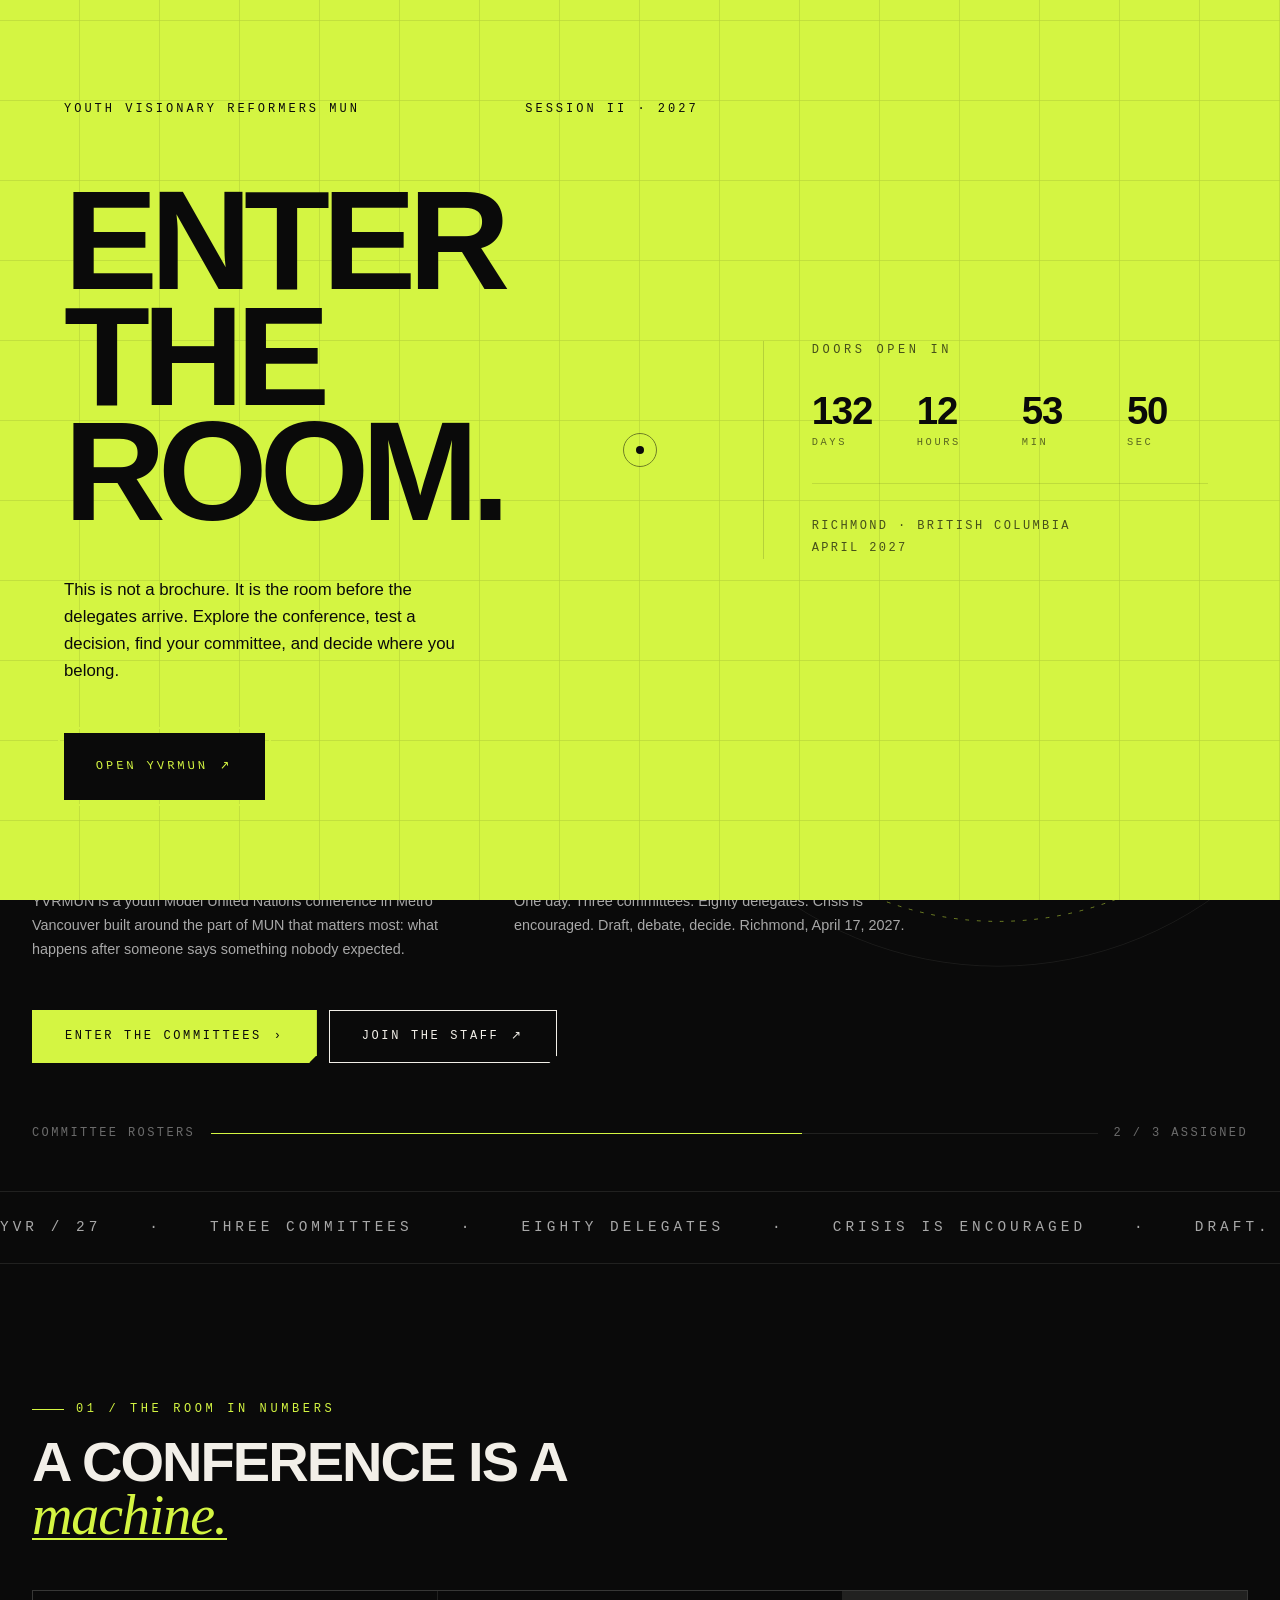
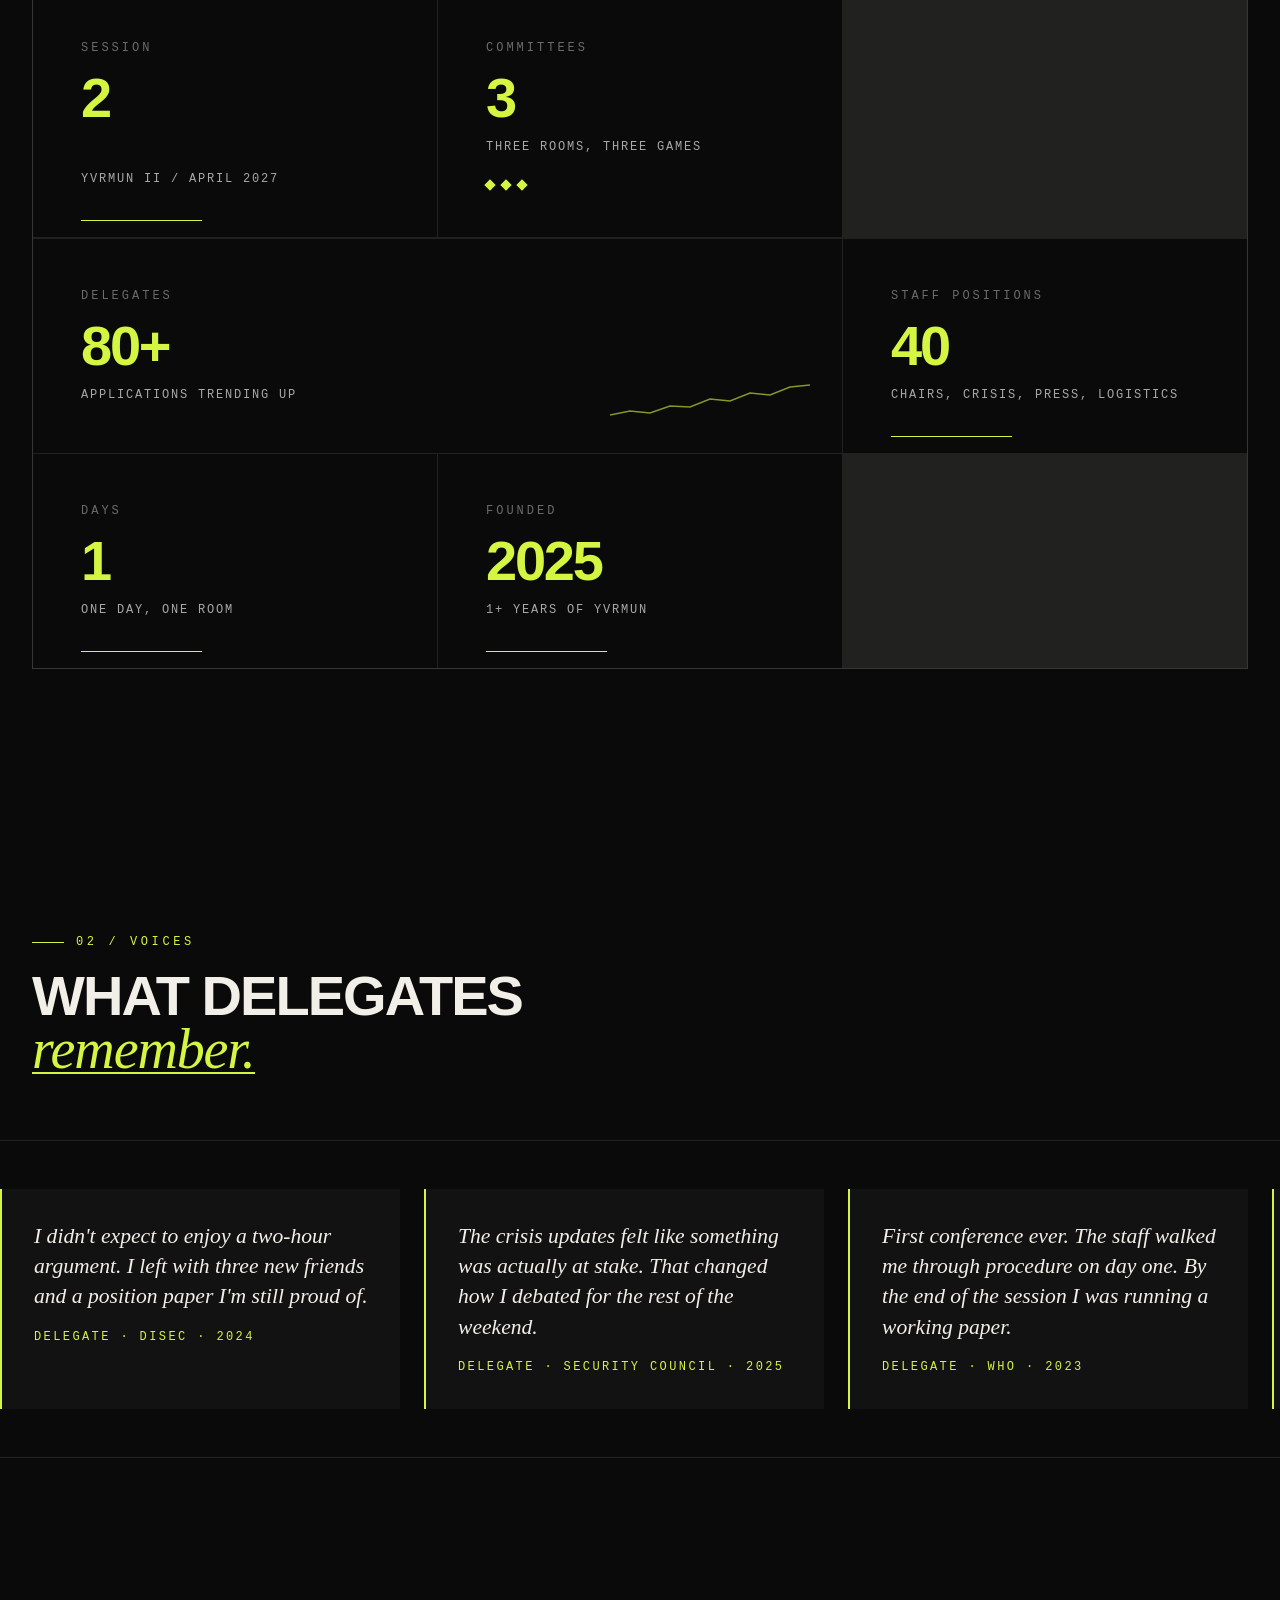
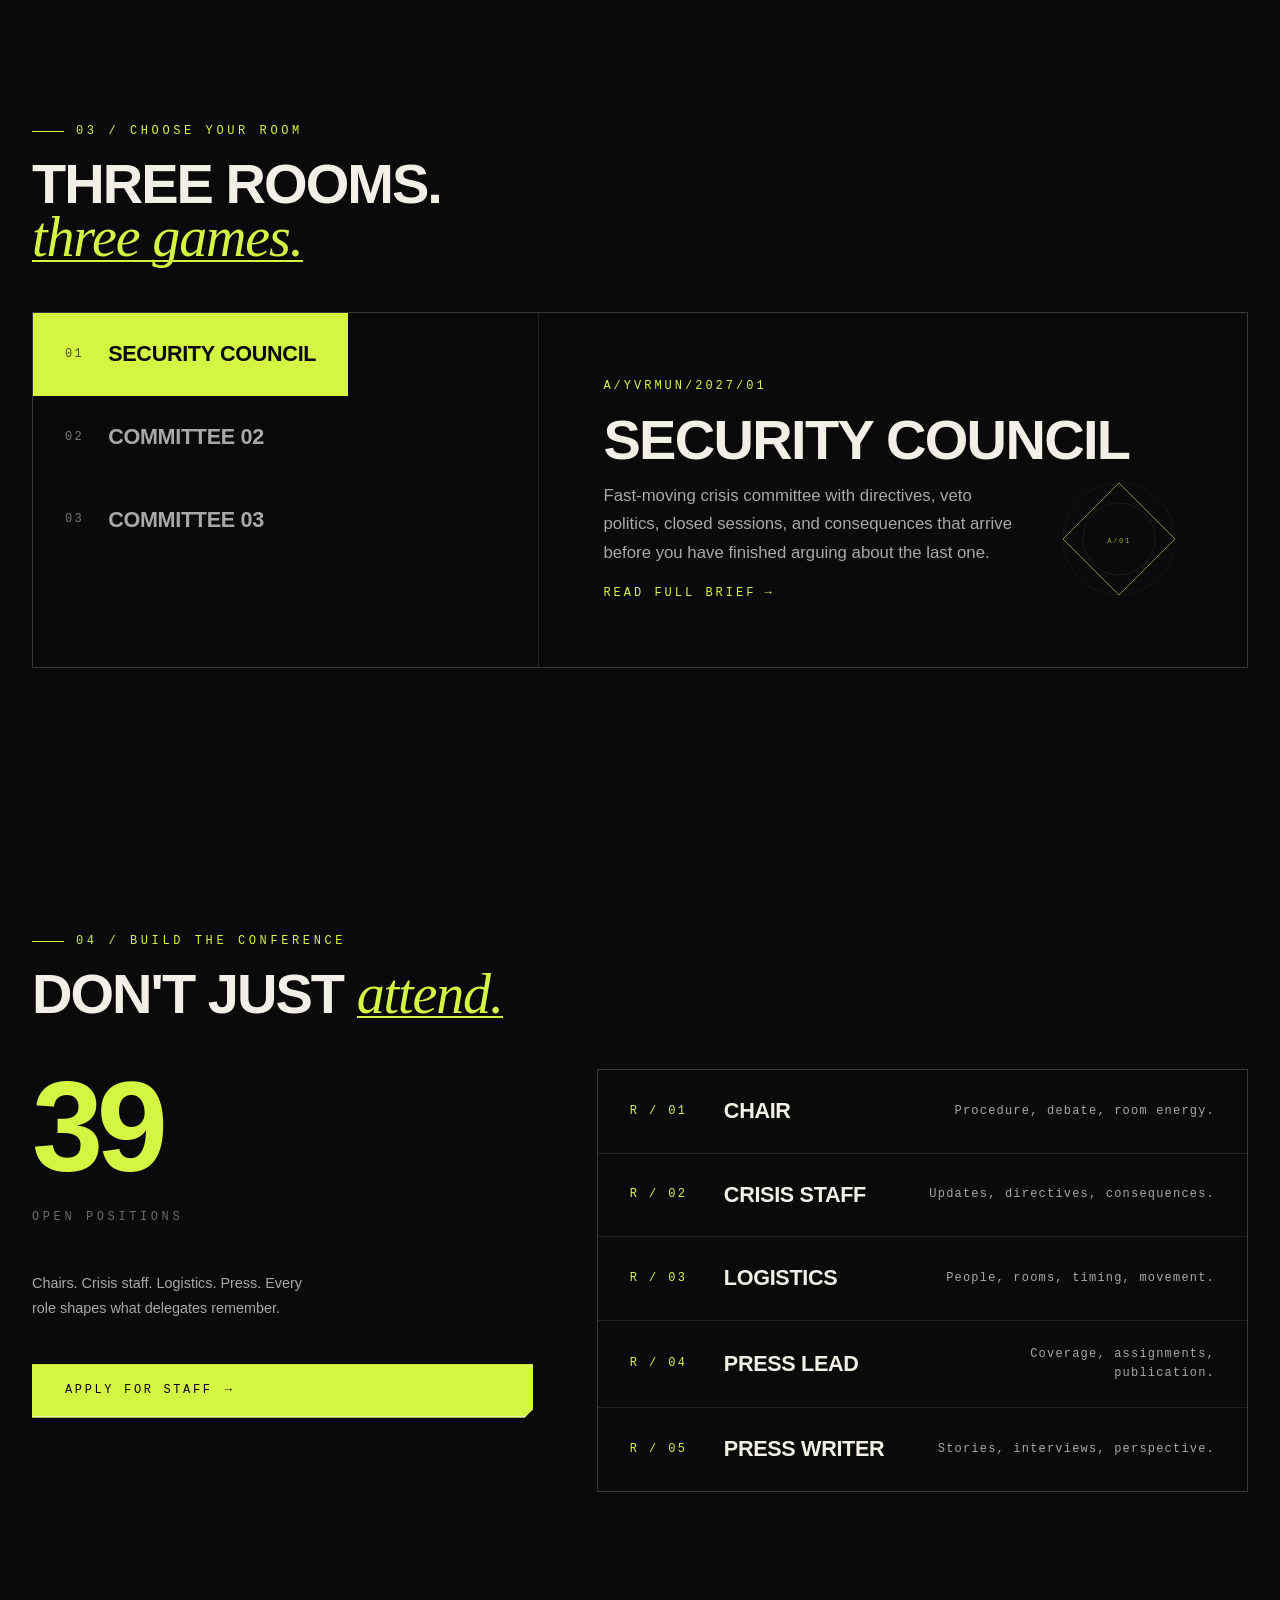
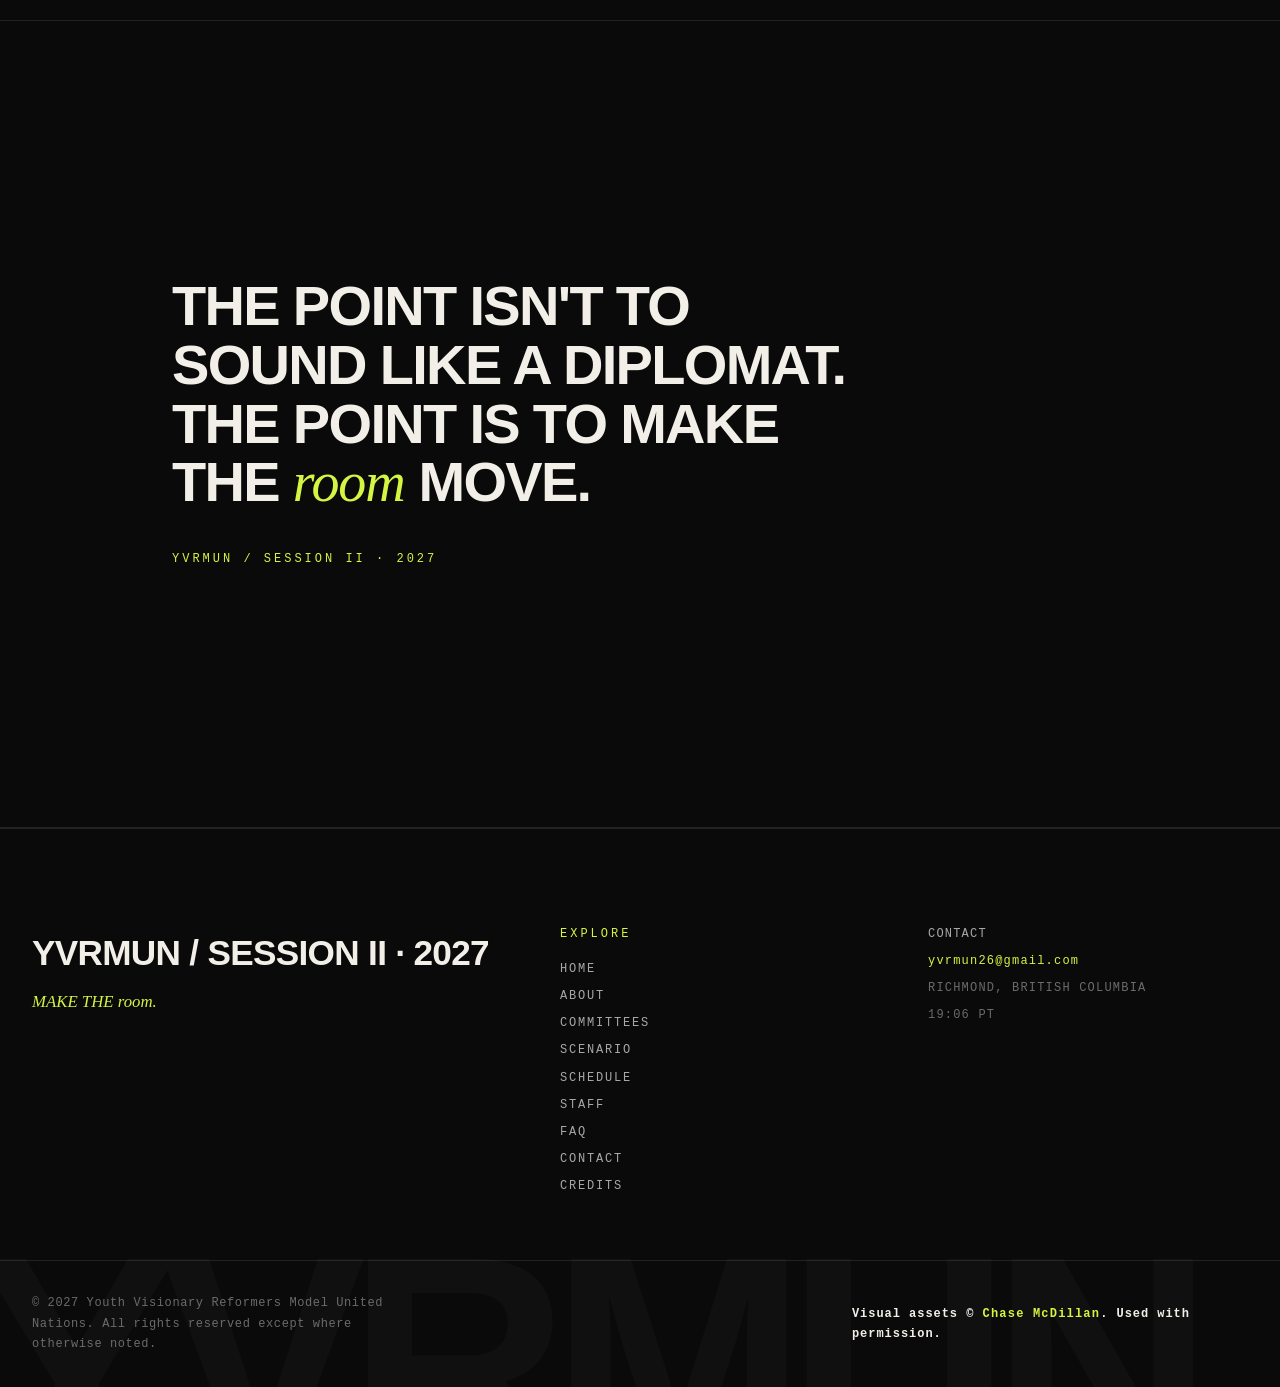
==== commit 9d1eb312: "Bug fix" ====
--- a/index.html
+++ b/index.html
@@ -245,8 +245,8 @@
 
           <div class="dash-tile" data-reveal>
             <p class="dash-tile__label">Founded</p>
-            <p class="dash-tile__value" data-count="2005">2005</p>
-            <p class="dash-tile__note">20+ years of YVRMUN</p>
+            <p class="dash-tile__value" data-count="2025">2025</p>
+            <p class="dash-tile__note">1+ years of YVRMUN</p>
             <span class="dash-tile__tick"></span>
           </div>
 
--- a/css/styles.css
+++ b/css/styles.css
@@ -304,19 +304,6 @@
 
 
 
-
-.site-header__cta::before {
-  content: "";
-  display: block;
-  width: 6px;
-  height: 6px;
-  background: var(--live);
-  border-radius: 50%;
-  animation: live-pulse 1.8s ease-in-out infinite;
-  flex-shrink: 0;
-}
-
-.site-header__cta:hover::before { background: var(--ink); }
 
 @keyframes live-pulse {
   0%, 100% { opacity: 1; transform: scale(1); }
@@ -2831,25 +2818,6 @@
   transform: scale(1.08);
 }
 
-.site-header__cta:hover {
-  background: var(--accent);
-  color: var(--ink);
-  border-color: var(--accent);
-}
-
-.site-header__cta::before {
-  content: "";
-  display: block;
-  width: 6px;
-  height: 6px;
-  background: var(--live);
-  border-radius: 50%;
-  animation: live-pulse 1.8s ease-in-out infinite;
-  flex-shrink: 0;
-}
-
-.site-header__cta:hover::before { background: var(--ink); }
-
 /* ---------- NAV HOVER (clean) ---------- */
 
 /* ============================================================
@@ -2961,3 +2929,47 @@
 .site-header__nav a:hover {
   color: var(--ink);
 }
+
+/* ---------- HEADER CTA (clean) ---------- */
+.site-header__cta {
+  display: inline-flex;
+  align-items: center;
+  gap: 0.5rem;
+  font-family: var(--font-mono);
+  font-size: 0.65rem;
+  font-weight: 500;
+  letter-spacing: 0.15em;
+  text-transform: uppercase;
+  padding: 0.5rem 1rem;
+  background: transparent;
+  color: var(--paper);
+  border: 1.5px solid var(--paper);
+  border-radius: 999px;
+  text-decoration: none;
+  white-space: nowrap;
+  flex-shrink: 0;
+  transition: background 0.25s var(--ease-out),
+              color 0.25s var(--ease-out),
+              border-color 0.25s var(--ease-out);
+}
+
+.site-header__cta:hover {
+  background: var(--accent);
+  color: var(--ink);
+  border-color: var(--accent);
+}
+
+.site-header__cta::before {
+  content: "";
+  display: block;
+  width: 6px;
+  height: 6px;
+  background: var(--live);
+  border-radius: 50%;
+  animation: live-pulse 1.8s ease-in-out infinite;
+  flex-shrink: 0;
+}
+
+.site-header__cta:hover::before {
+  background: var(--ink);
+}
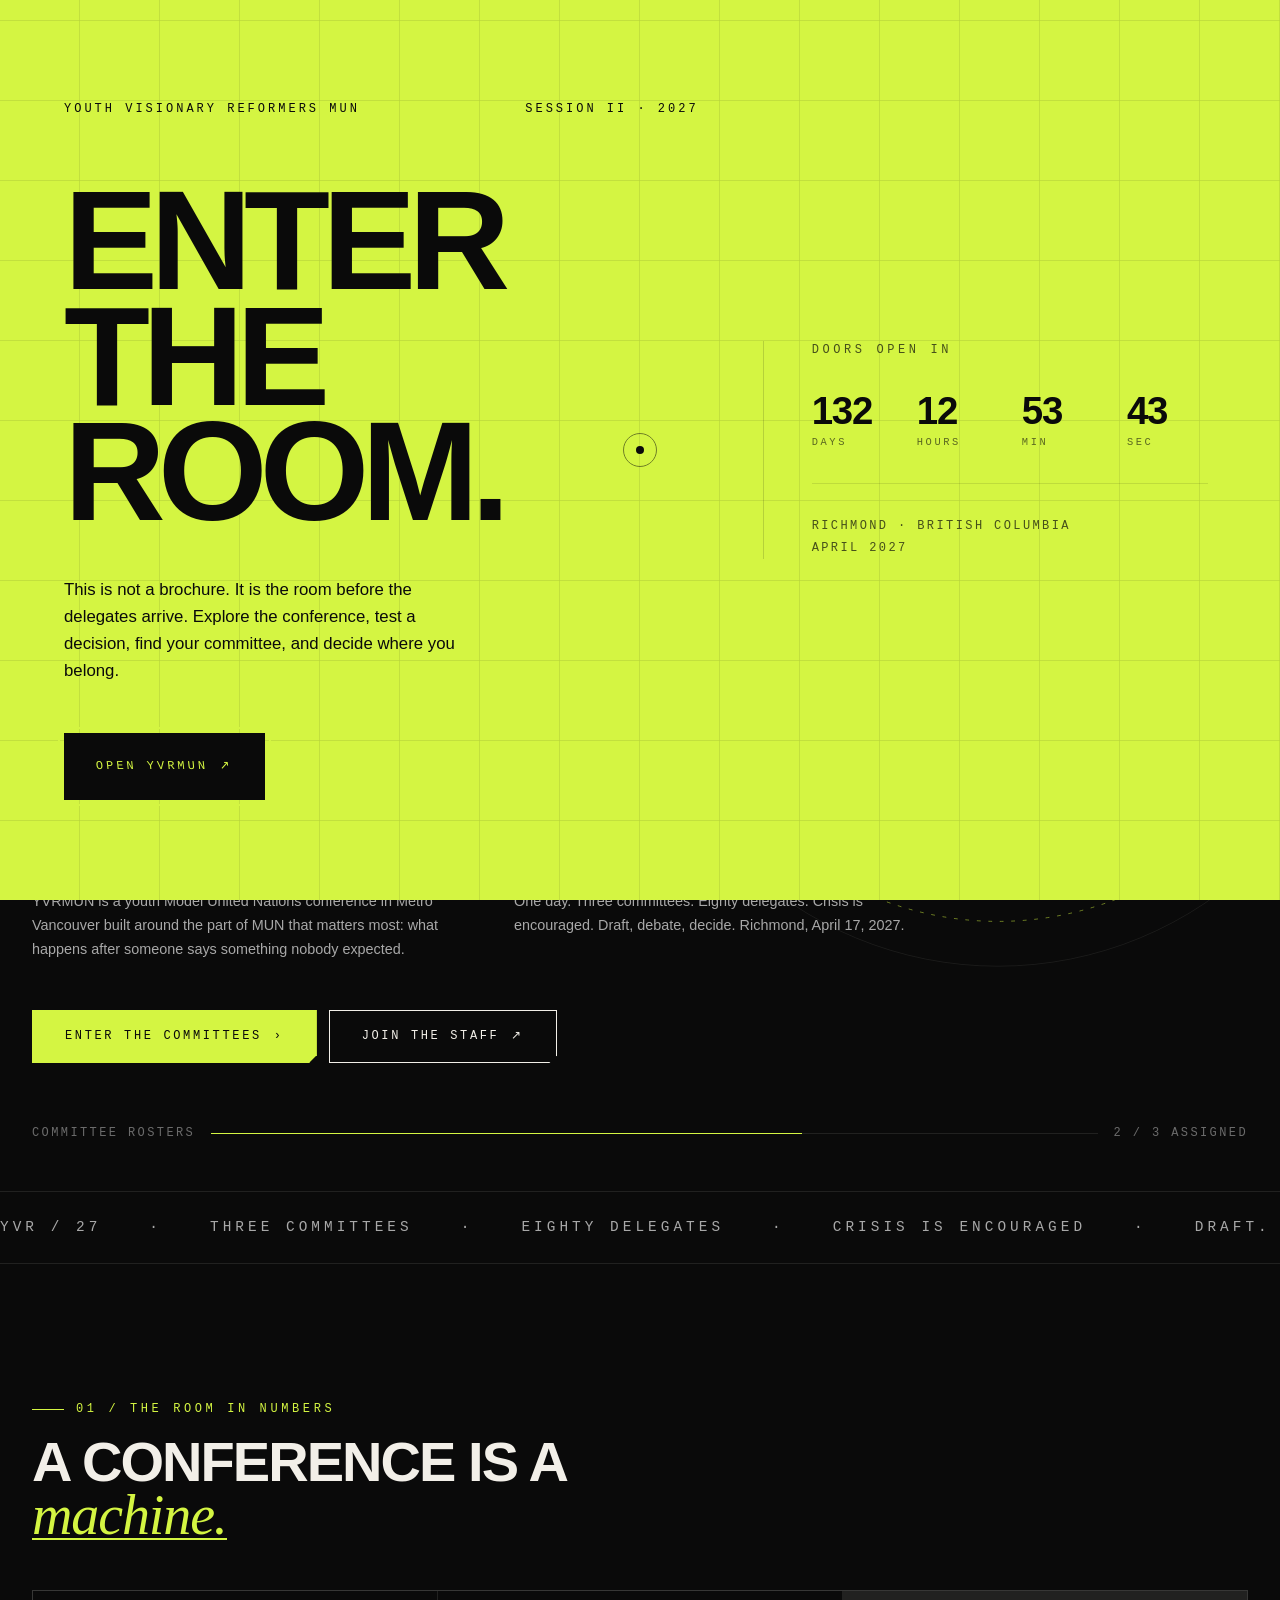
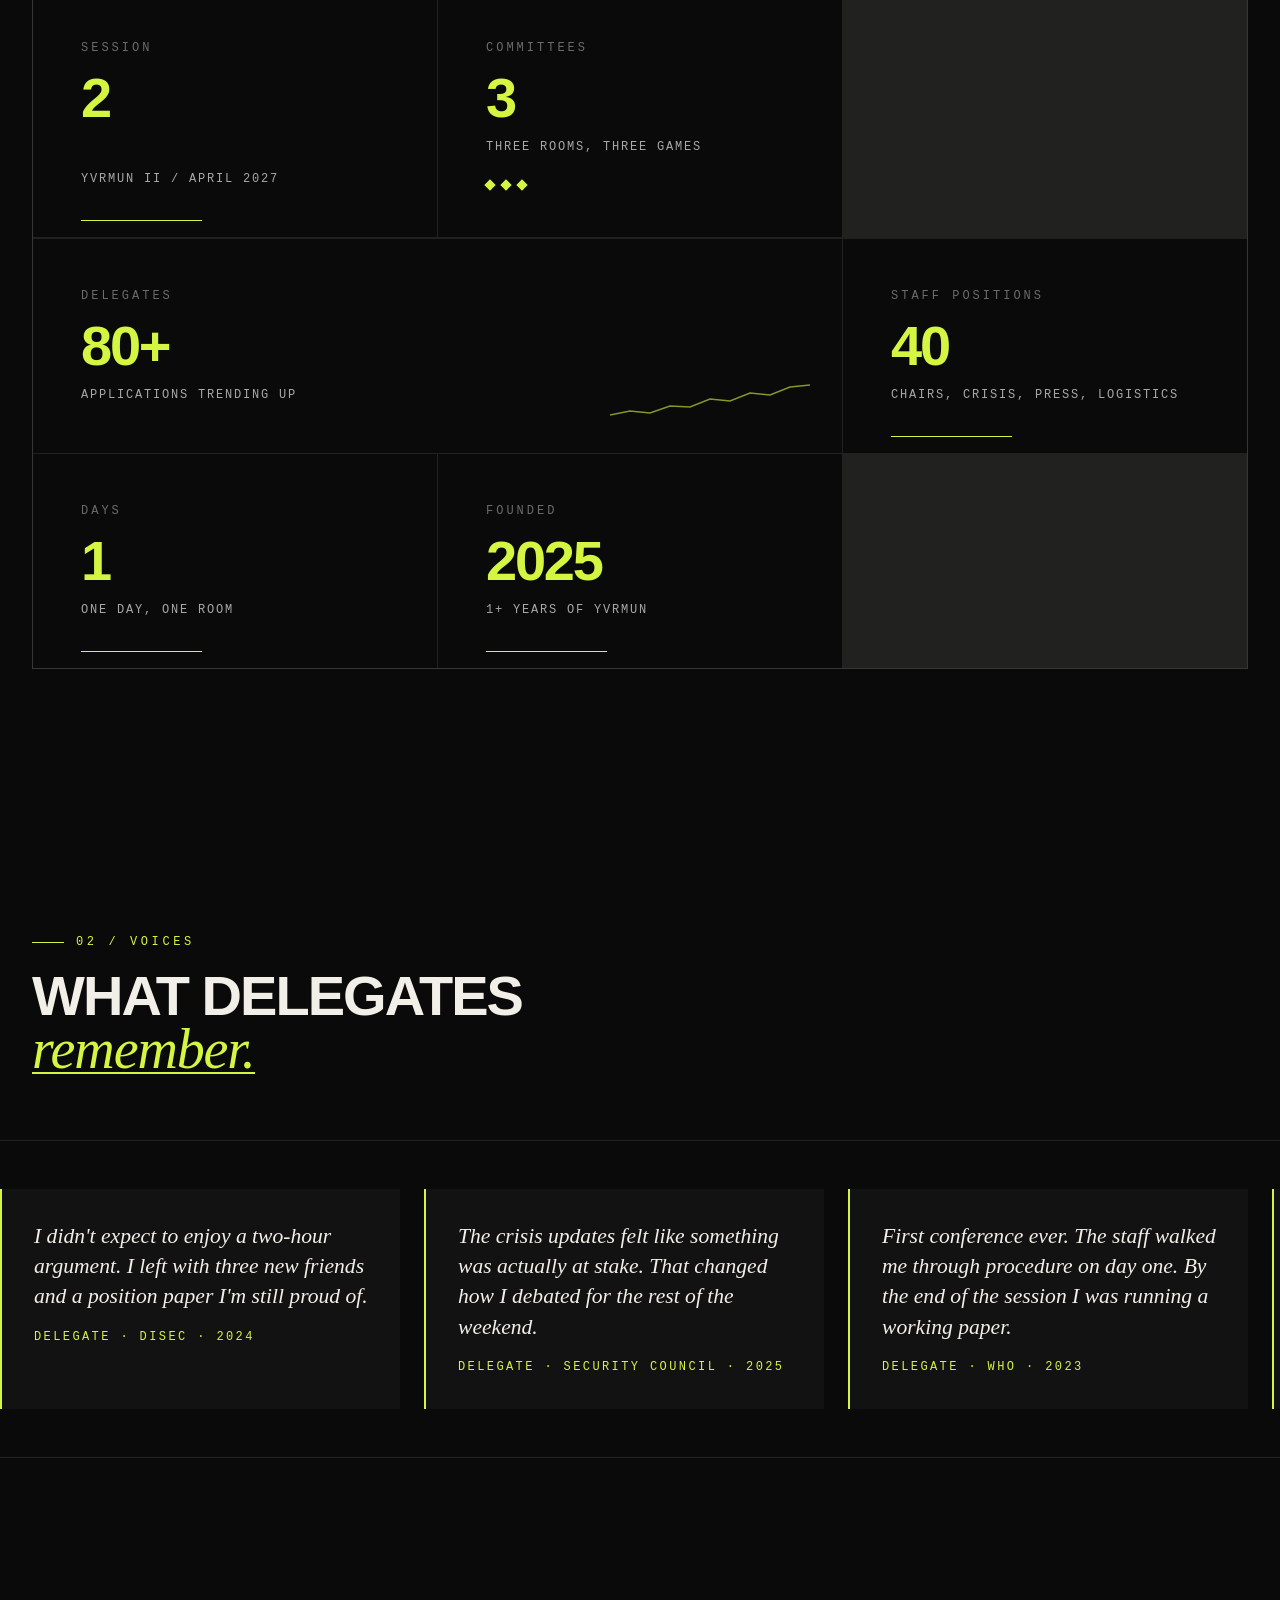
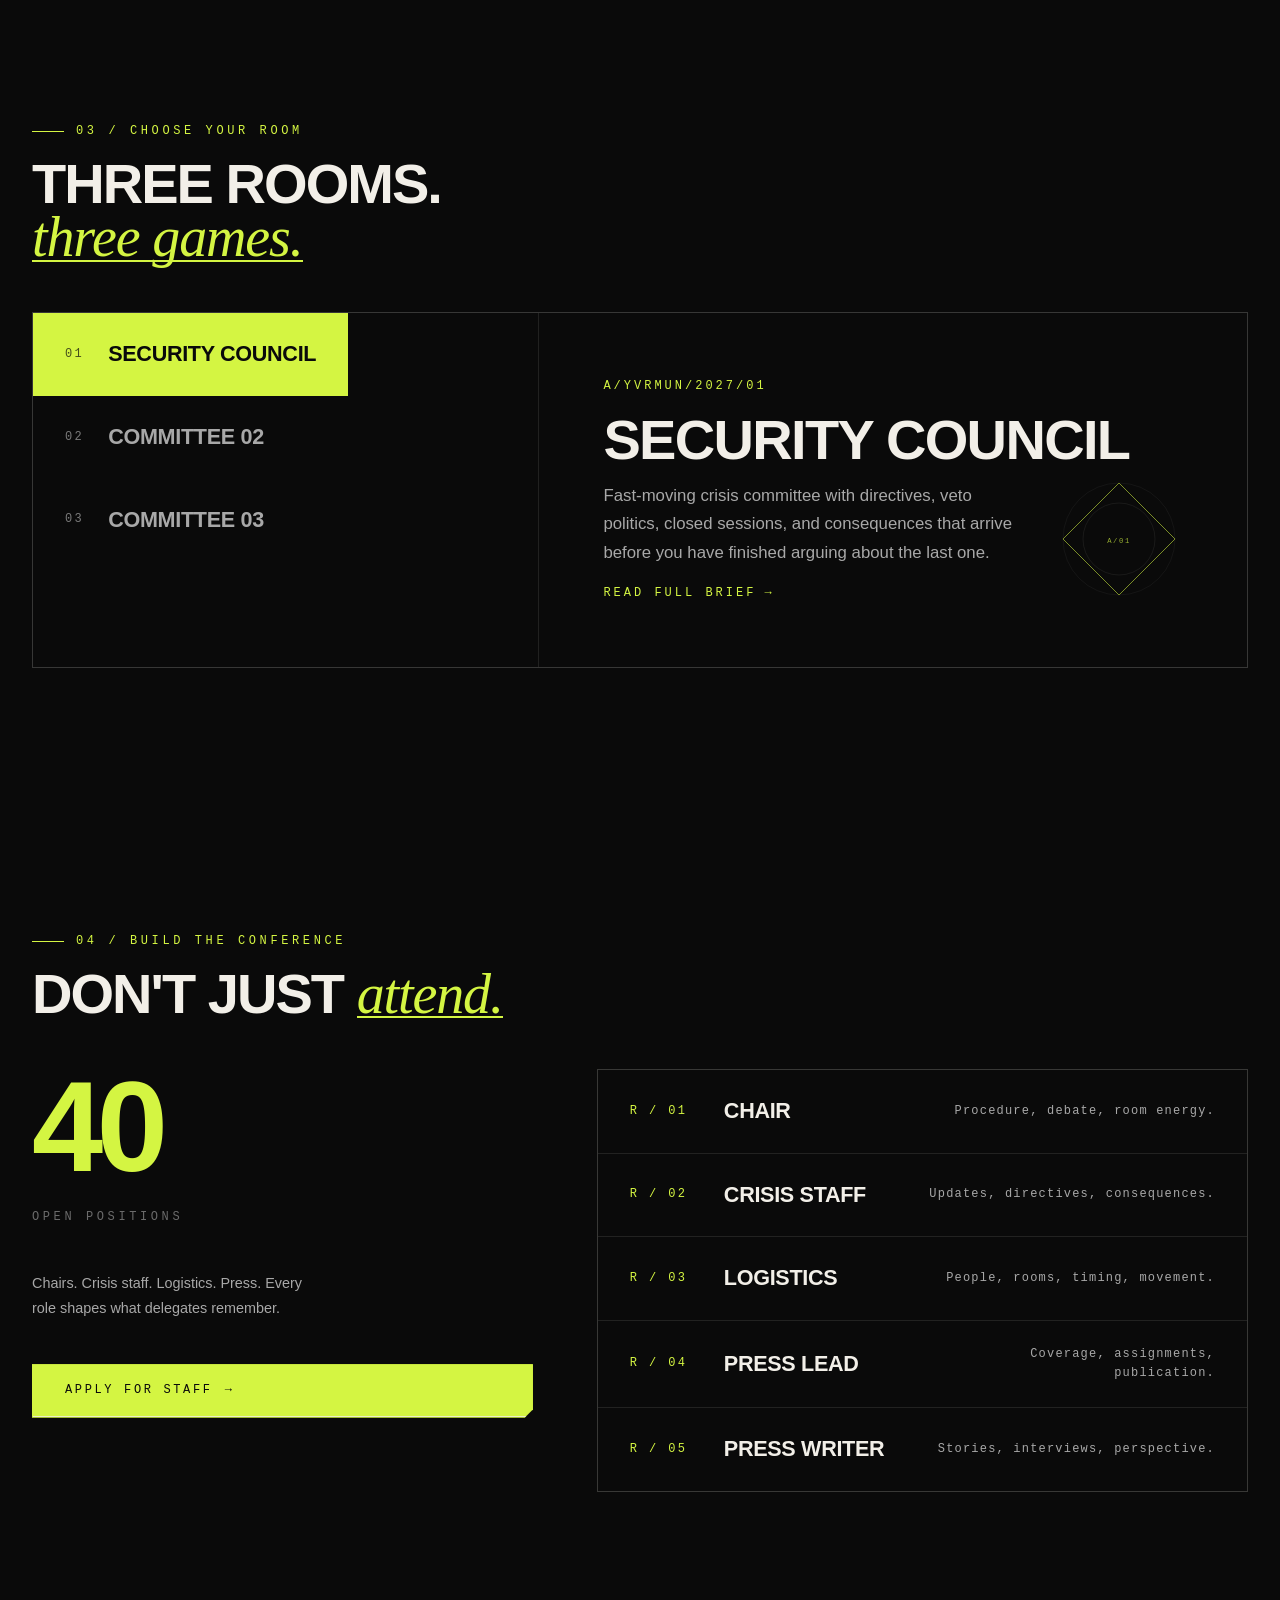
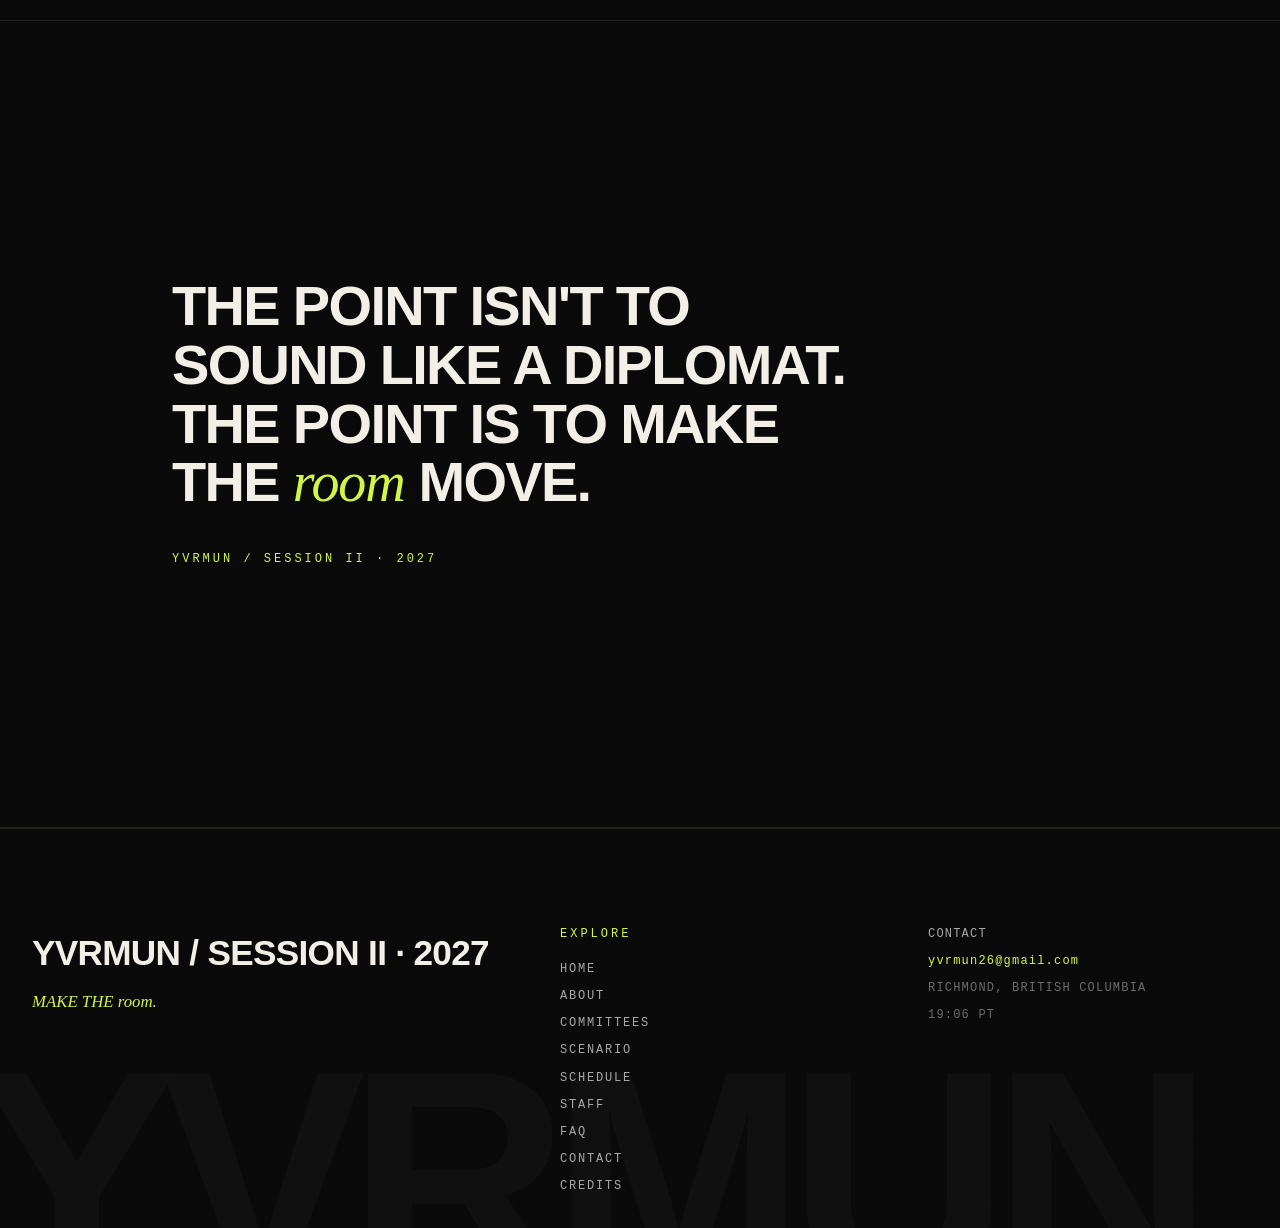
==== commit 2dcae242: "Bug Fix II" ====
--- a/index.html
+++ b/index.html
@@ -469,15 +469,6 @@
 
     </div>
 
-    <div class="site-footer__legal-block">
-      <p class="site-footer__legal">
-        © 2027 Youth Visionary Reformers Model United Nations. All rights reserved
-        except where otherwise noted.
-      </p>
-      <p class="site-footer__legal site-footer__legal--assets">
-        Visual assets © <strong>Chase McDillan</strong>. Used with permission.
-      </p>
-    </div>
   </footer>
 
   <button class="back-to-top" aria-label="Back to top" data-back-to-top>
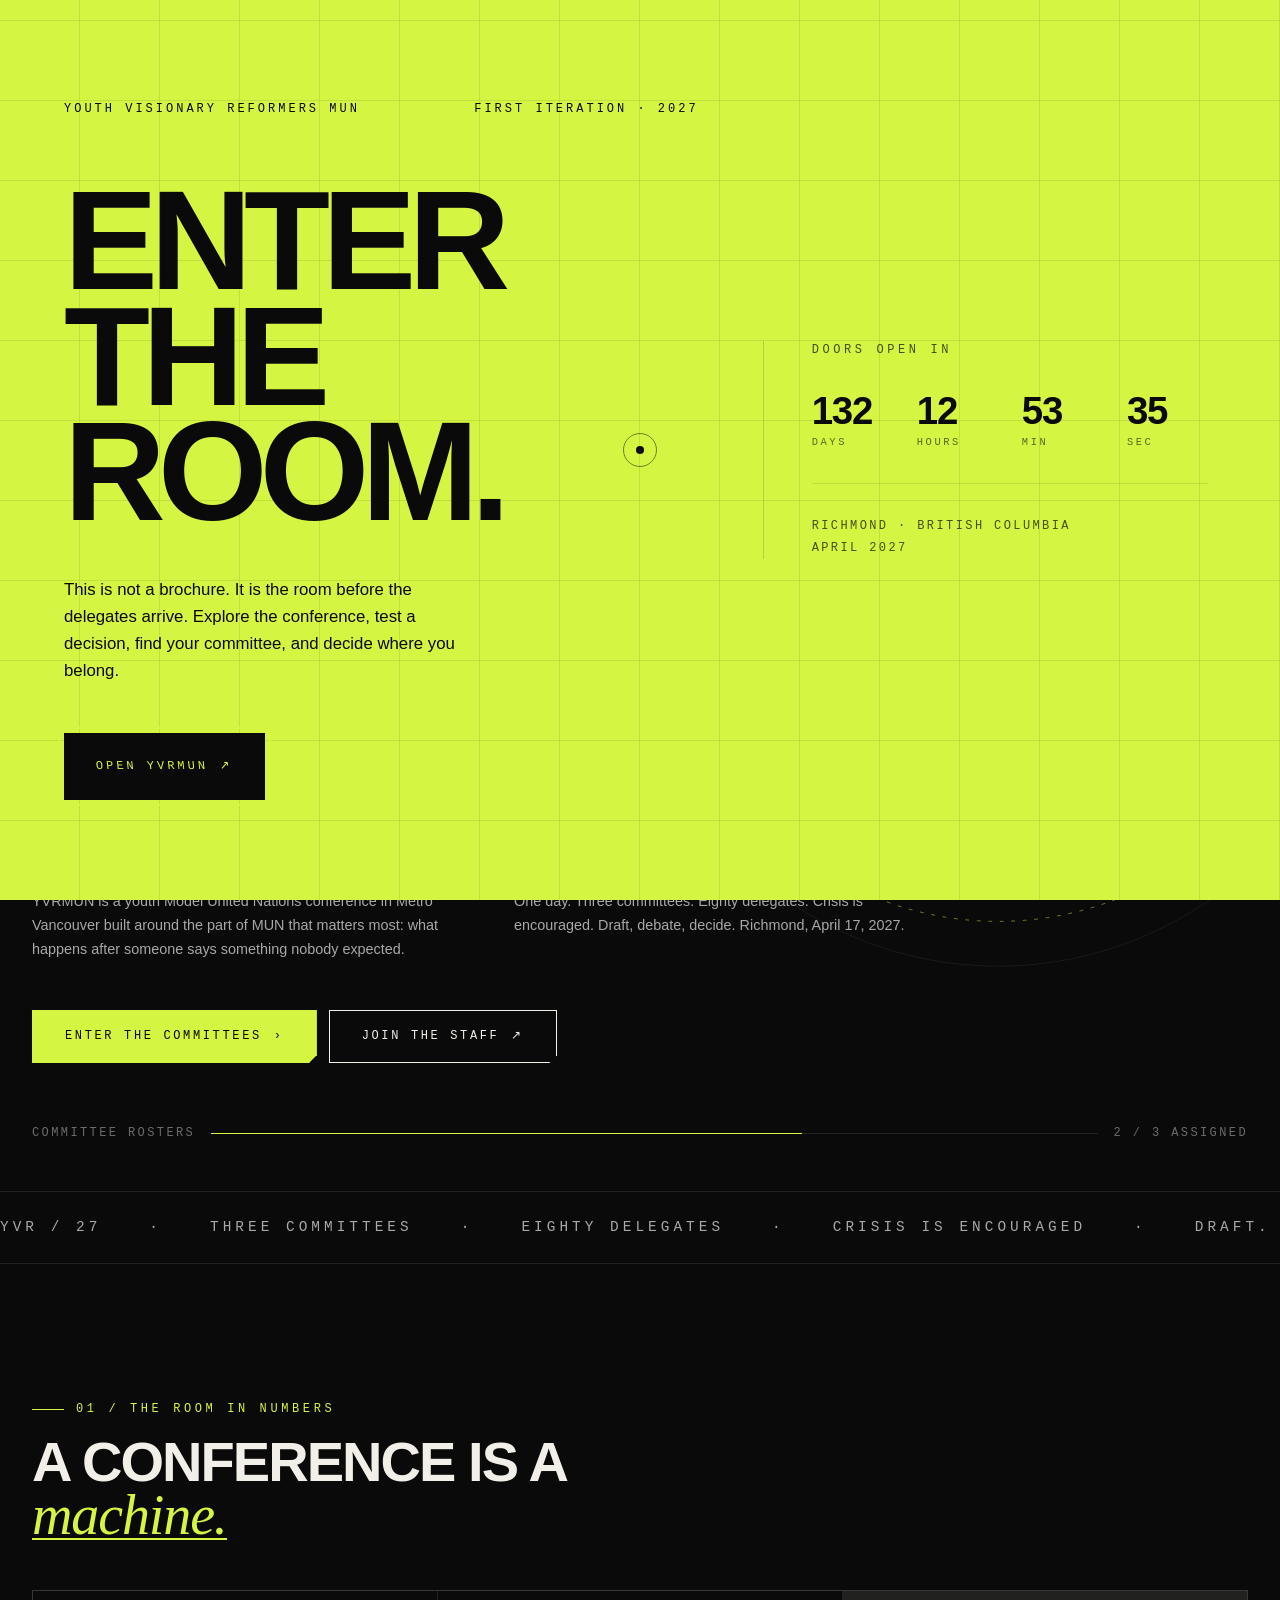
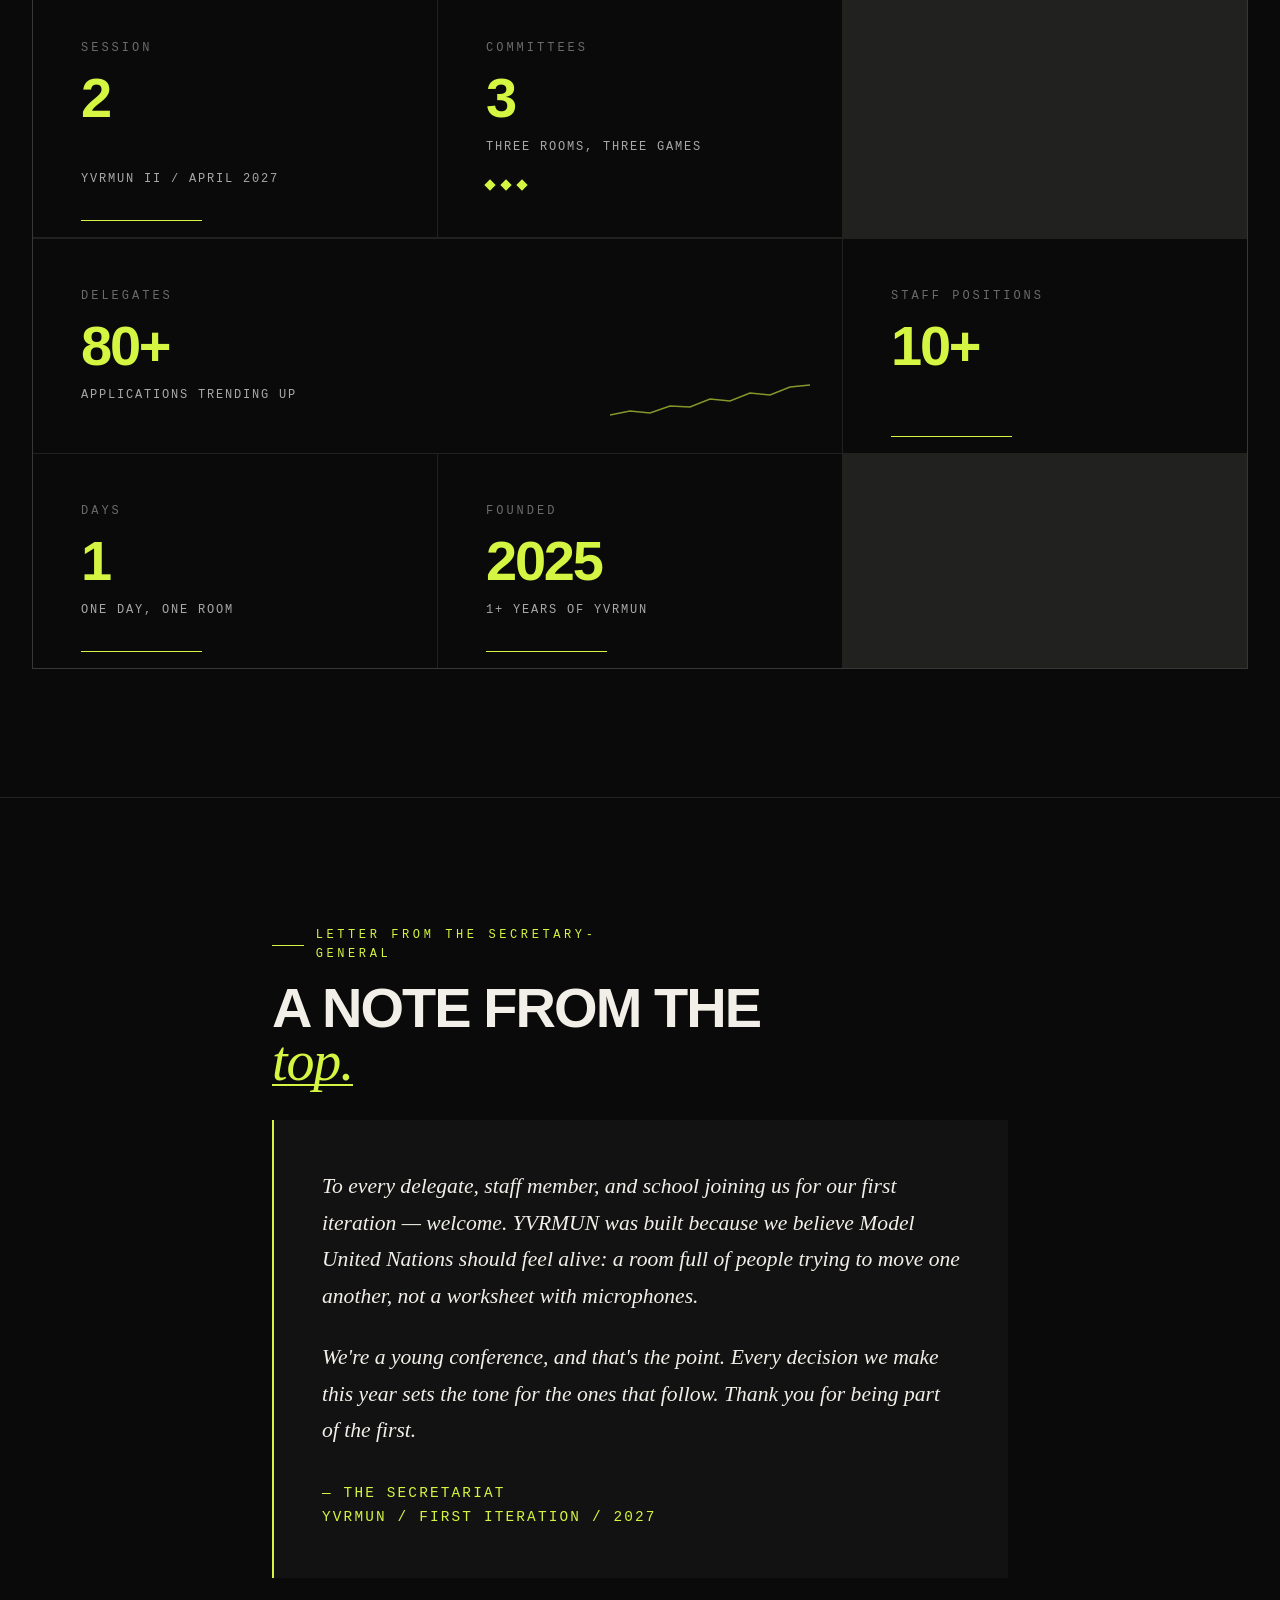
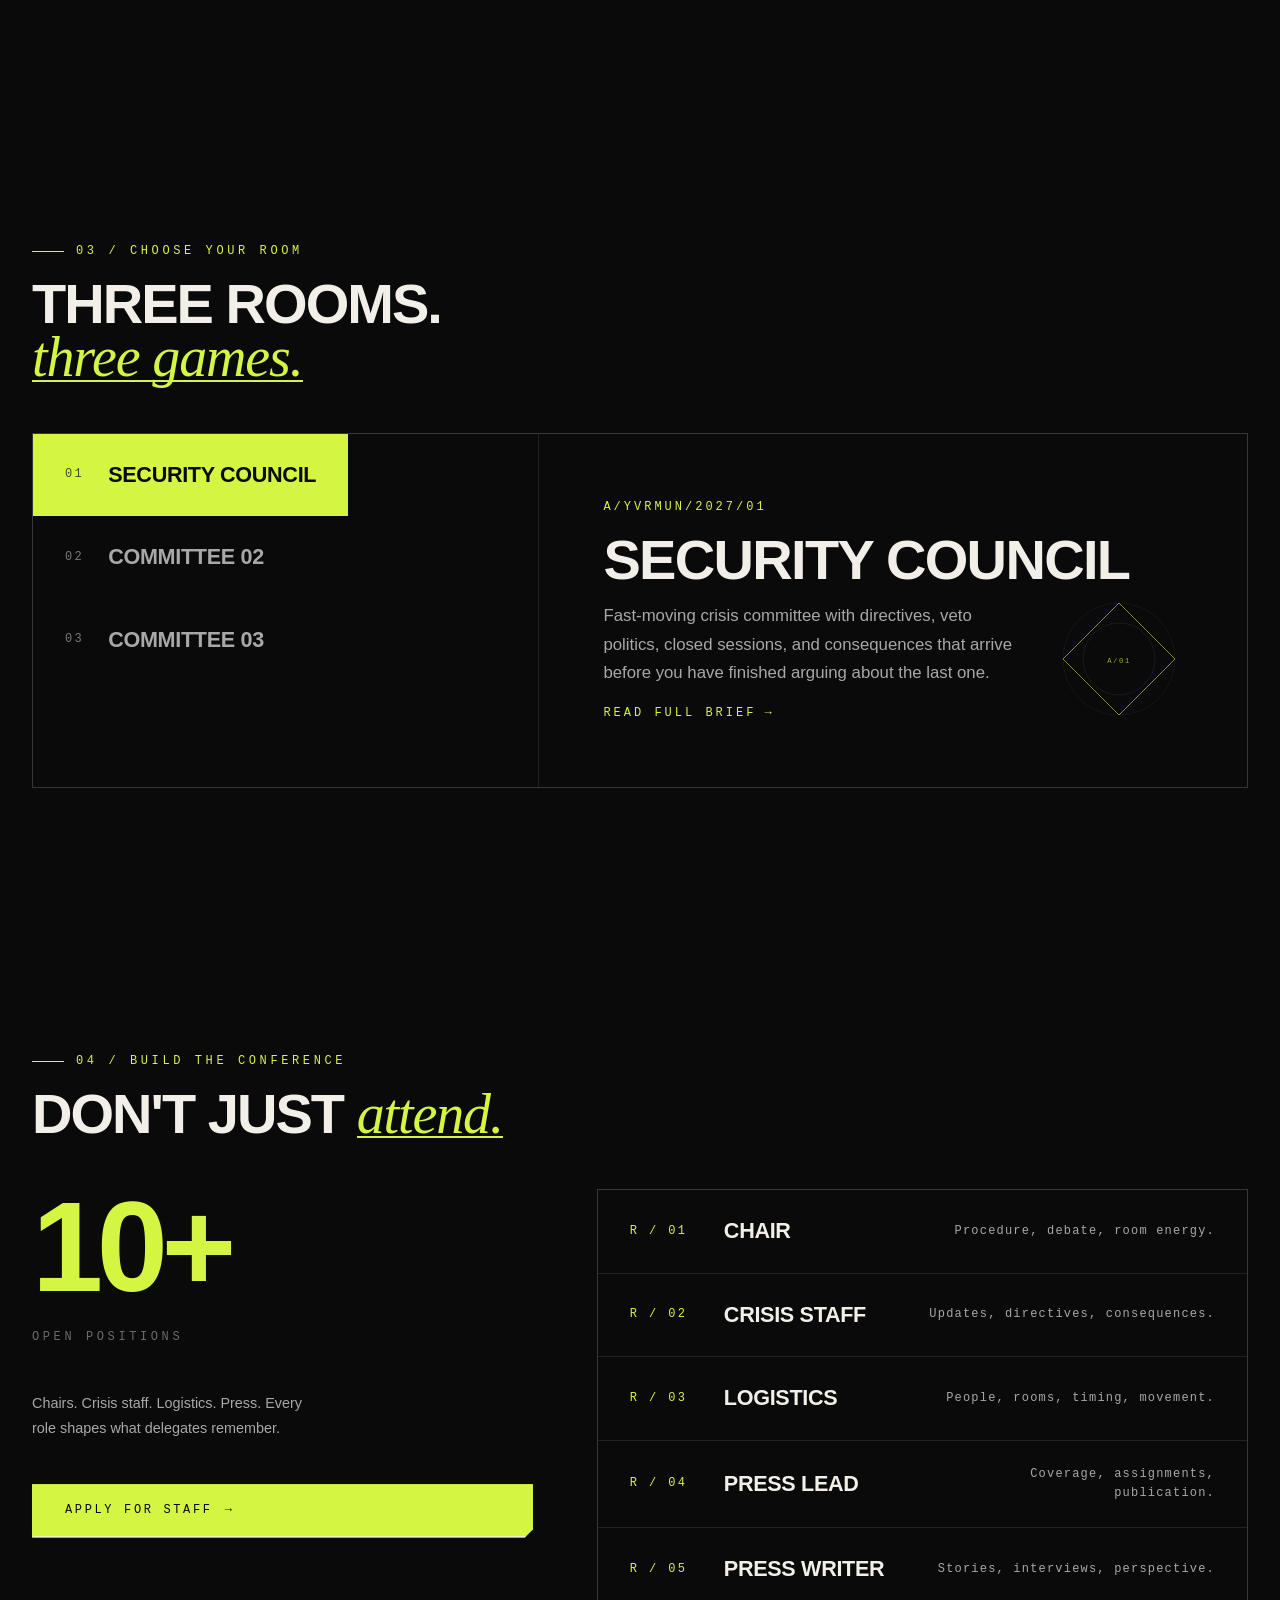
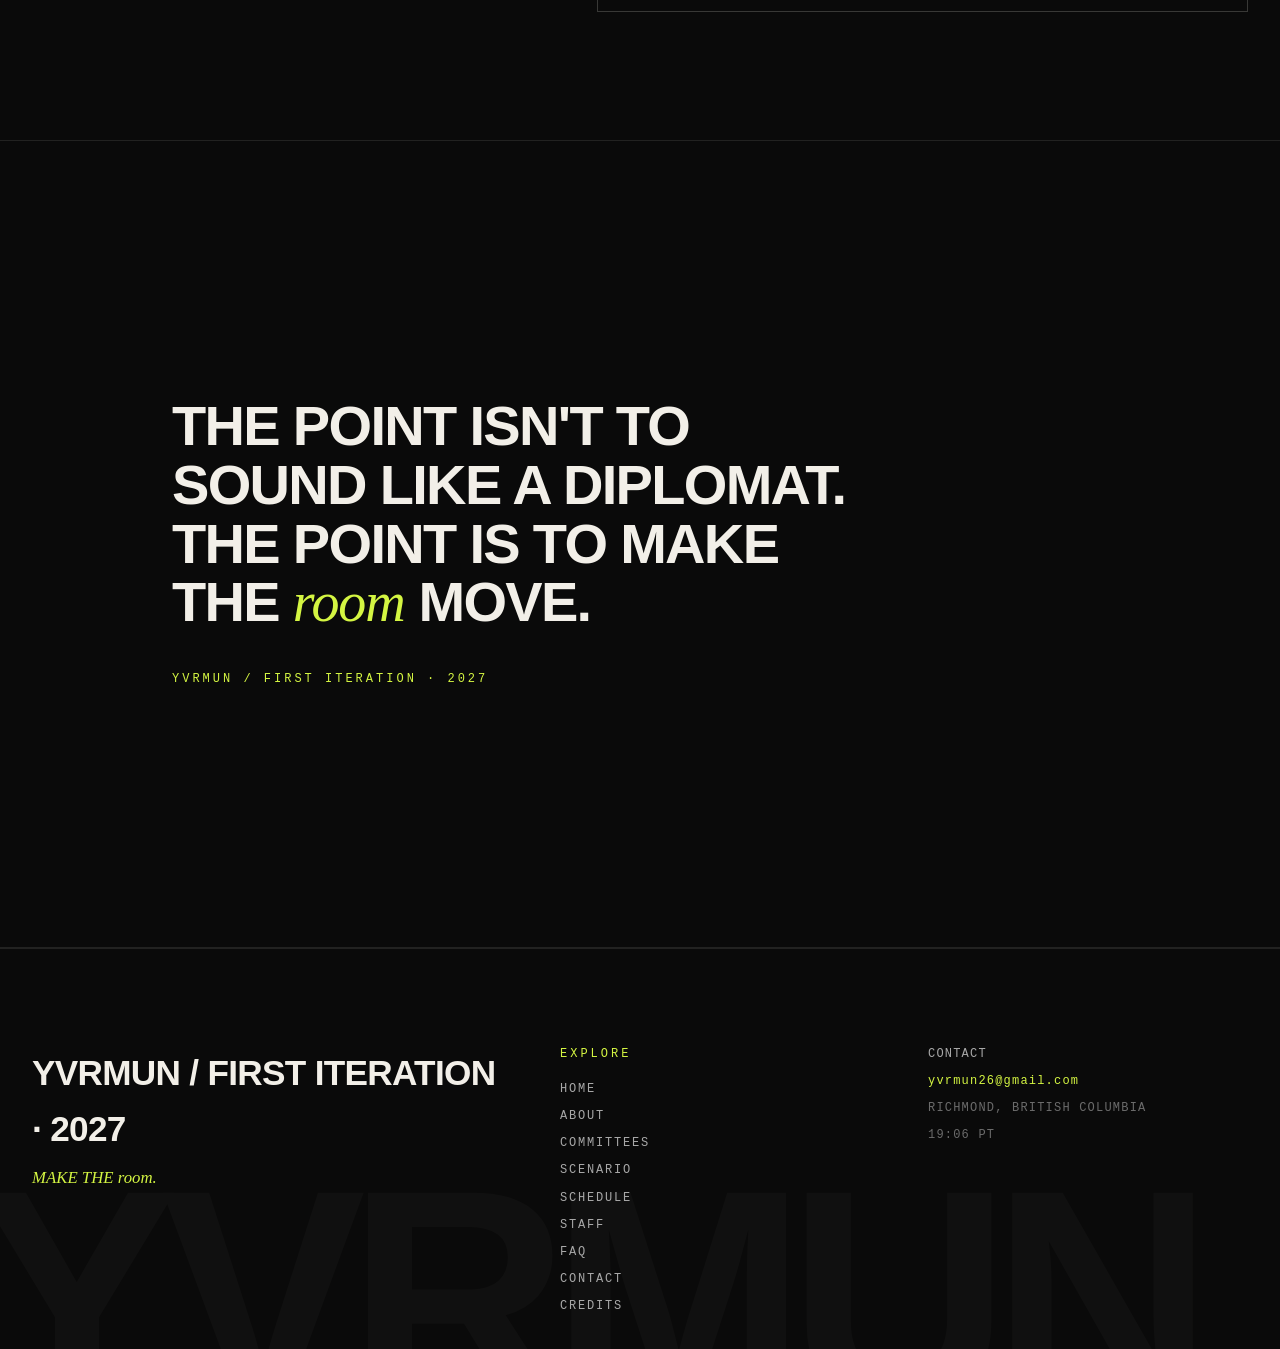
==== commit a80d51fc: "Rebrand to First Iteration; add SG letter; update stats and copy" ====
--- a/index.html
+++ b/index.html
@@ -3,12 +3,12 @@
 <head>
   <meta charset="UTF-8" />
   <meta name="viewport" content="width=device-width, initial-scale=1.0" />
-  <title>YVRMUN — Session II · 2027</title>
+  <title>YVRMUN — First Iteration · 2027</title>
   <link rel="icon" type="image/png" href="/images/logo.png" />
-  <meta name="description" content="YVRMUN is a youth Model United Nations conference in Metro Vancouver. Session II takes over Richmond, BC in April 2027. Three committees. Eighty delegates." />
+  <meta name="description" content="YVRMUN is a youth Model United Nations conference in Metro Vancouver. First Iteration takes over Richmond, BC in April 2027. Three committees. Eighty delegates." />
   <meta name="theme-color" content="#0a0a0a" />
   <meta property="og:title" content="YVRMUN — MAKE THE room." />
-  <meta property="og:description" content="Session II · April 17, 2027. Richmond, BC. Three committees. Eighty delegates." />
+  <meta property="og:description" content="First Iteration · April 17, 2027. Richmond, BC. Three committees. Eighty delegates." />
   <meta property="og:type" content="website" />
   <link rel="stylesheet" href="/css/styles.css" />
   <link rel="stylesheet" href="/css/animations.css" />
@@ -23,7 +23,7 @@
       <div class="lockscreen__left">
         <div class="lockscreen__top" data-lock-reveal>
           <span>Youth Visionary Reformers MUN</span>
-          <span>Session II · 2027</span>
+          <span>First Iteration · 2027</span>
         </div>
 
         <h1 class="lockscreen__title" data-lock-split>
@@ -130,7 +130,7 @@
       </div>
 
       <div class="hero__inner">
-        <p class="hero__kicker" data-reveal>Session II · April 17, 2027</p>
+        <p class="hero__kicker" data-reveal>First Iteration · April 17, 2027</p>
 
         <h1 class="hero__title" id="hero-title">
           <span class="hero__title-line" data-split>MAKE</span>
@@ -231,8 +231,8 @@
 
           <div class="dash-tile" data-reveal>
             <p class="dash-tile__label">Staff positions</p>
-            <p class="dash-tile__value" data-count="40">40</p>
-            <p class="dash-tile__note">Chairs, crisis, press, logistics</p>
+            <p class="dash-tile__value" data-count="10" data-suffix="+">10+</p>
+            <p class="dash-tile__note"></p>
             <span class="dash-tile__tick"></span>
           </div>
 
@@ -254,49 +254,35 @@
       </div>
     </section>
 
-    <section class="section section--dark" aria-labelledby="voices-title">
-      <div class="section__inner">
-        <p class="section__label" data-reveal>02 / VOICES</p>
-        <h2 class="section__title" id="voices-title" data-reveal>
-          What delegates <span class="section__title-accent">remember.</span>
+    
+    <section class="section section--letter" aria-labelledby="letter-title">
+      <div class="section__inner section__inner--narrow">
+
+        <p class="section__label" data-reveal>Letter from the Secretary-General</p>
+
+        <h2 class="section__title" id="letter-title" data-reveal>
+          A note from the <span class="section__title-accent">top.</span>
         </h2>
-      </div>
-
-      <div class="quotes">
-        <div class="quotes__track">
-          <article class="quote">
-            <p class="quote__body">I didn't expect to enjoy a two-hour argument. I left with three new friends and a position paper I'm still proud of.</p>
-            <p class="quote__cite">Delegate · DISEC · 2024</p>
-          </article>
-          <article class="quote">
-            <p class="quote__body">The crisis updates felt like something was actually at stake. That changed how I debated for the rest of the weekend.</p>
-            <p class="quote__cite">Delegate · Security Council · 2025</p>
-          </article>
-          <article class="quote">
-            <p class="quote__body">First conference ever. The staff walked me through procedure on day one. By the end of the session I was running a working paper.</p>
-            <p class="quote__cite">Delegate · WHO · 2023</p>
-          </article>
-          <article class="quote">
-            <p class="quote__body">I came for the debate. I stayed for the people. That's the part nobody puts in the brochure.</p>
-            <p class="quote__cite">Delegate · UNHRC · 2024</p>
-          </article>
-          <article class="quote">
-            <p class="quote__body">The social was genuinely fun. Live music, photo booth, and nobody wanted to go home.</p>
-            <p class="quote__cite">Delegate · FIFA · 2025</p>
-          </article>
-          <article class="quote">
-            <p class="quote__body">I didn't expect to enjoy a two-hour argument. I left with three new friends and a position paper I'm still proud of.</p>
-            <p class="quote__cite">Delegate · DISEC · 2024</p>
-          </article>
-          <article class="quote">
-            <p class="quote__body">The crisis updates felt like something was actually at stake. That changed how I debated for the rest of the weekend.</p>
-            <p class="quote__cite">Delegate · Security Council · 2025</p>
-          </article>
-          <article class="quote">
-            <p class="quote__body">First conference ever. The staff walked me through procedure on day one. By the end of the session I was running a working paper.</p>
-            <p class="quote__cite">Delegate · WHO · 2023</p>
-          </article>
-        </div>
+
+        <div class="letter" data-reveal>
+          <p>
+            <!-- TODO: Replace this placeholder with the real letter -->
+            To every delegate, staff member, and school joining us for our
+            first iteration — welcome. YVRMUN was built because we believe
+            Model United Nations should feel alive: a room full of people
+            trying to move one another, not a worksheet with microphones.
+          </p>
+          <p>
+            We're a young conference, and that's the point. Every decision
+            we make this year sets the tone for the ones that follow. Thank
+            you for being part of the first.
+          </p>
+          <p class="letter__sign">
+            — The Secretariat<br>
+            YVRMUN / First Iteration / 2027
+          </p>
+        </div>
+
       </div>
     </section>
 
@@ -373,7 +359,7 @@
         <div class="staff-cta">
 
           <div class="staff-cta__big" data-reveal>
-            <p class="staff-cta__number" data-count="40">40</p>
+            <p class="staff-cta__number" data-count="10" data-suffix="+">10+</p>
             <p class="staff-cta__number-label">Open positions</p>
             <p class="staff-cta__sub">Chairs. Crisis staff. Logistics. Press. Every role shapes what delegates remember.</p>
             <a class="btn btn--primary staff-cta__btn" href="/staff.html">
@@ -429,7 +415,7 @@
           The point isn't to sound like a diplomat. The point is to make
           the <span class="pull-quote__accent">room</span> move.
         </p>
-        <cite>YVRMUN / Session II · 2027</cite>
+        <cite>YVRMUN / First Iteration · 2027</cite>
       </blockquote>
     </section>
 
@@ -441,7 +427,7 @@
     <div class="site-footer__inner">
 
       <div class="site-footer__brand-block">
-        <p class="site-footer__brand">YVRMUN / Session II · 2027</p>
+        <p class="site-footer__brand">YVRMUN / First Iteration · 2027</p>
         <p class="site-footer__tagline">MAKE THE room.</p>
       </div>
 
--- a/css/styles.css
+++ b/css/styles.css
@@ -2973,3 +2973,39 @@
 .site-header__cta:hover::before {
   background: var(--ink);
 }
+
+/* ---------- LETTER FROM THE SG ---------- */
+.section--letter {
+  padding: var(--space-16) 0;
+  background: var(--ink);
+  border-top: 1px solid var(--line);
+}
+
+.letter {
+  margin-top: var(--space-6);
+  padding: var(--space-8) var(--space-8);
+  border-left: 2px solid var(--accent);
+  background: var(--ink-soft);
+}
+
+.letter p {
+  font-family: var(--font-serif);
+  font-size: var(--fs-lg);
+  font-style: italic;
+  line-height: 1.7;
+  color: var(--paper);
+  margin-bottom: var(--space-5);
+  max-width: none;
+}
+
+.letter__sign {
+  font-family: var(--font-mono) !important;
+  font-style: normal !important;
+  font-size: var(--fs-sm) !important;
+  letter-spacing: 0.15em;
+  text-transform: uppercase;
+  color: var(--accent) !important;
+  margin-top: var(--space-6) !important;
+  margin-bottom: 0 !important;
+}
+
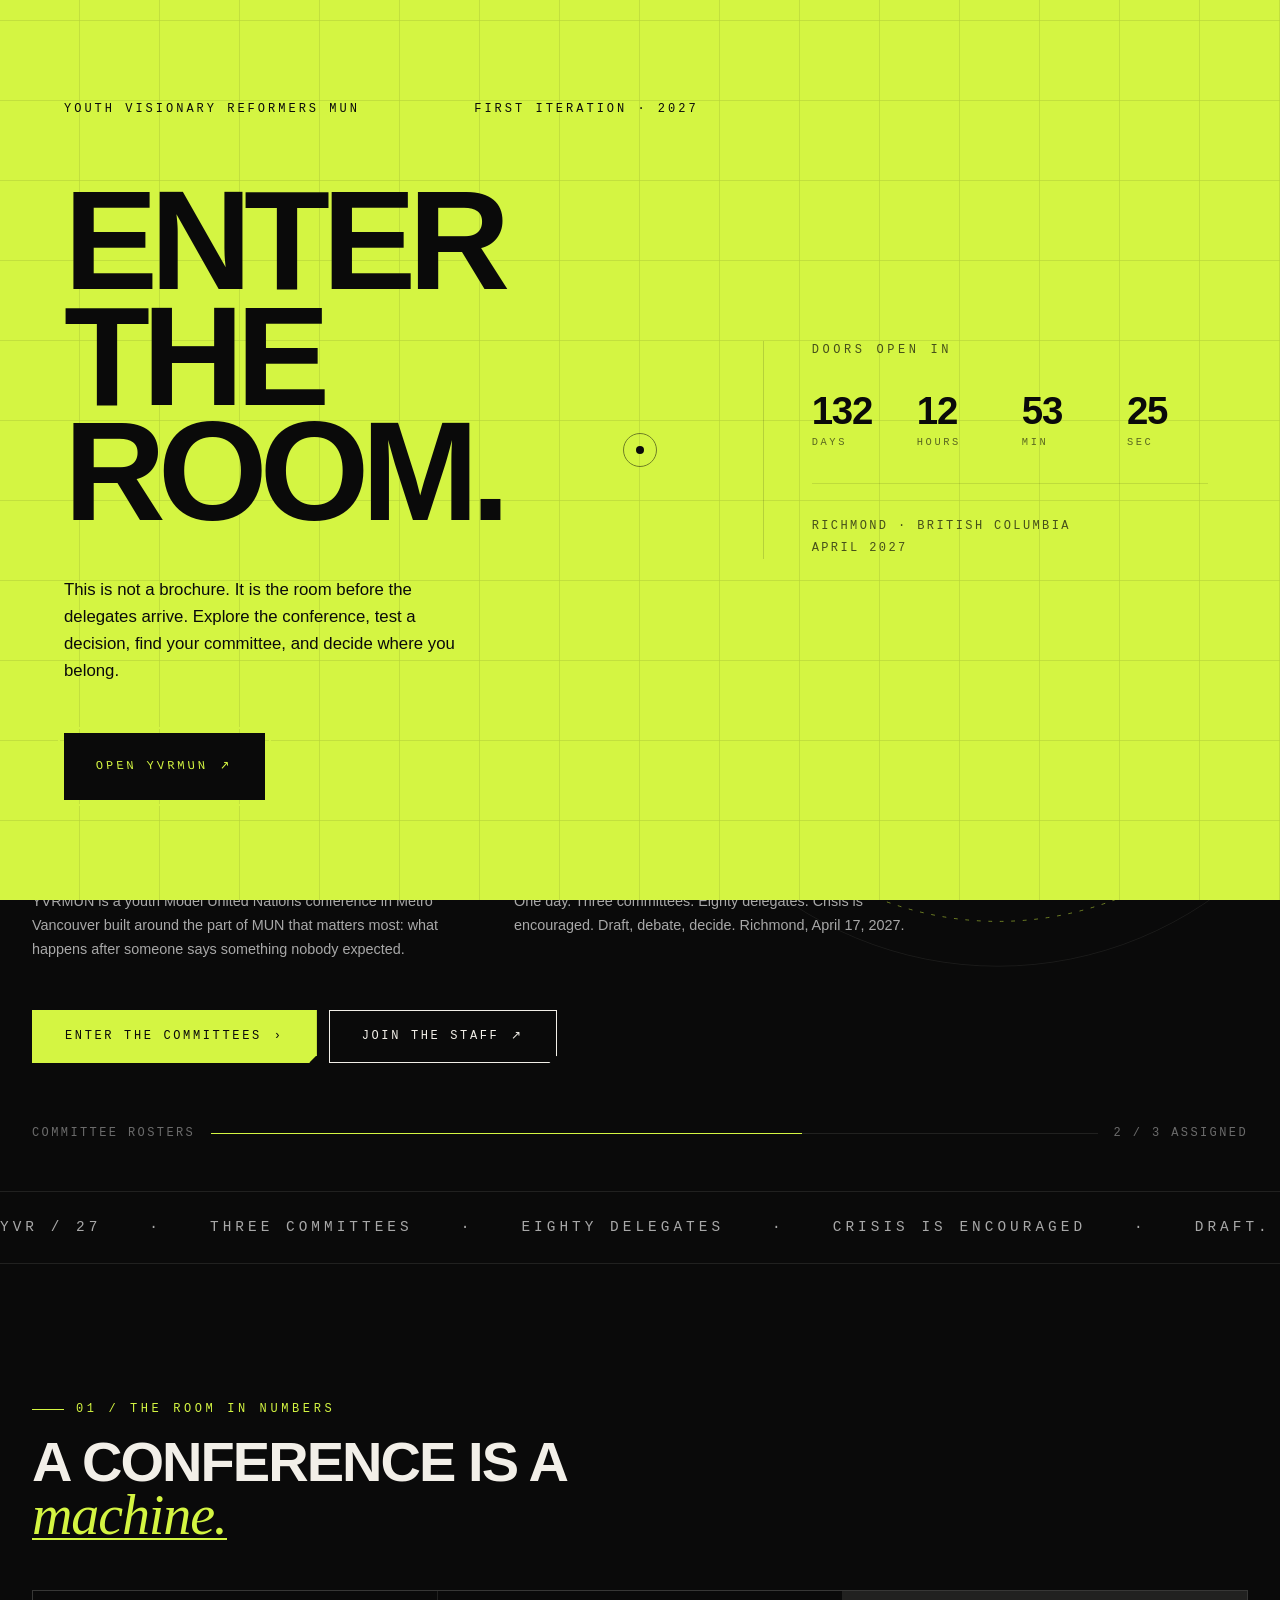
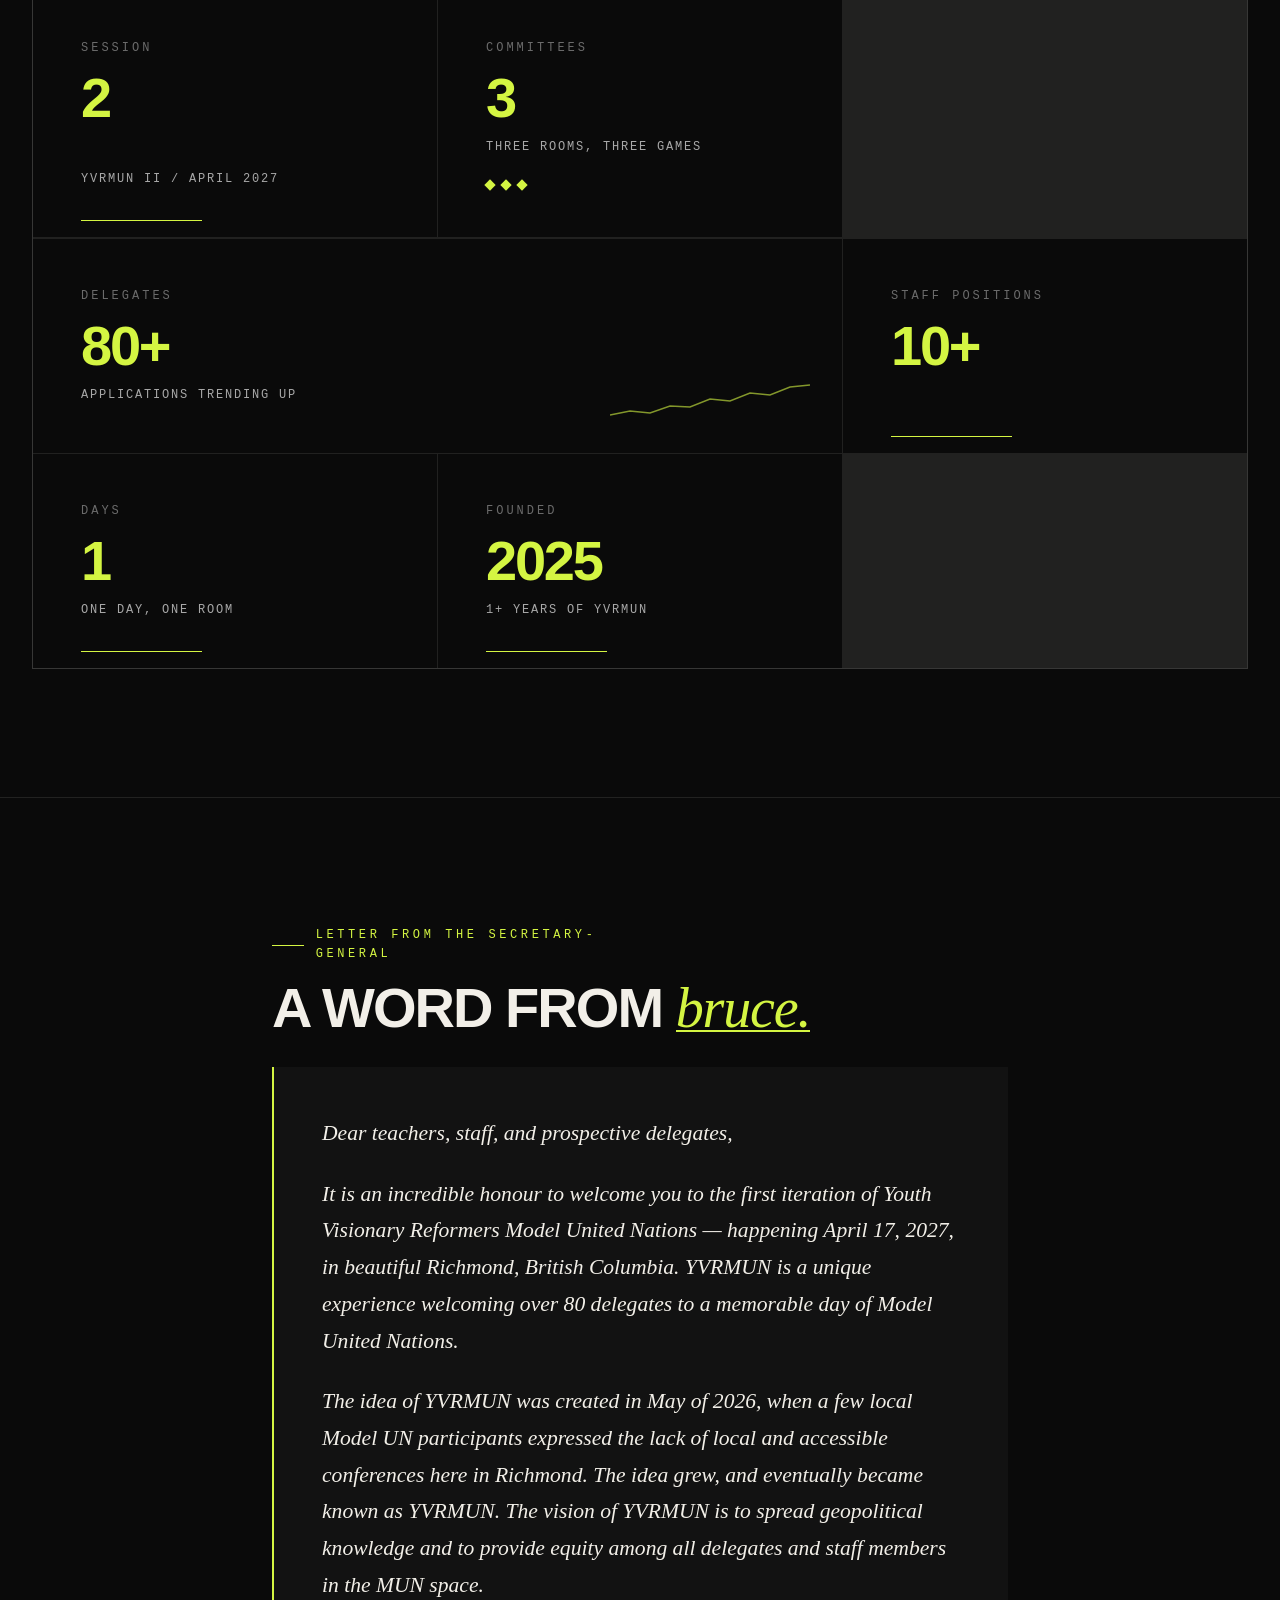
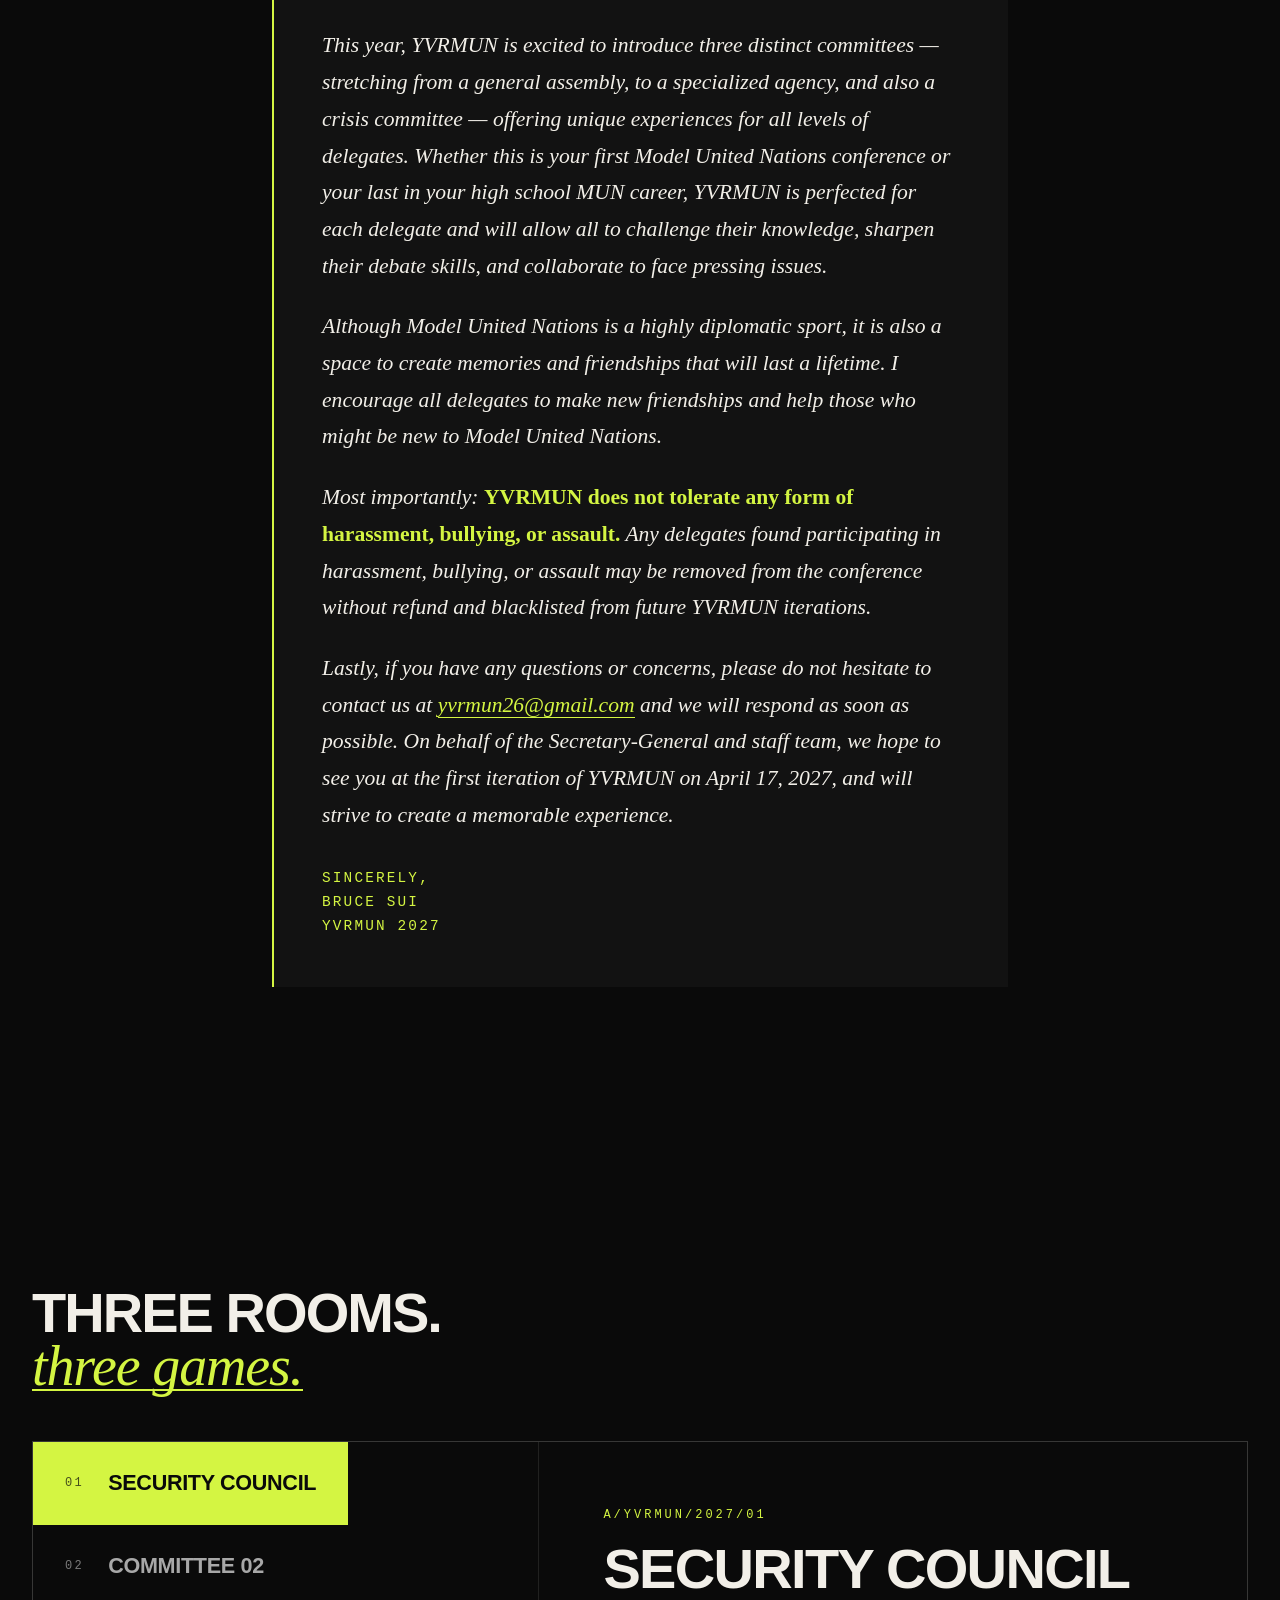
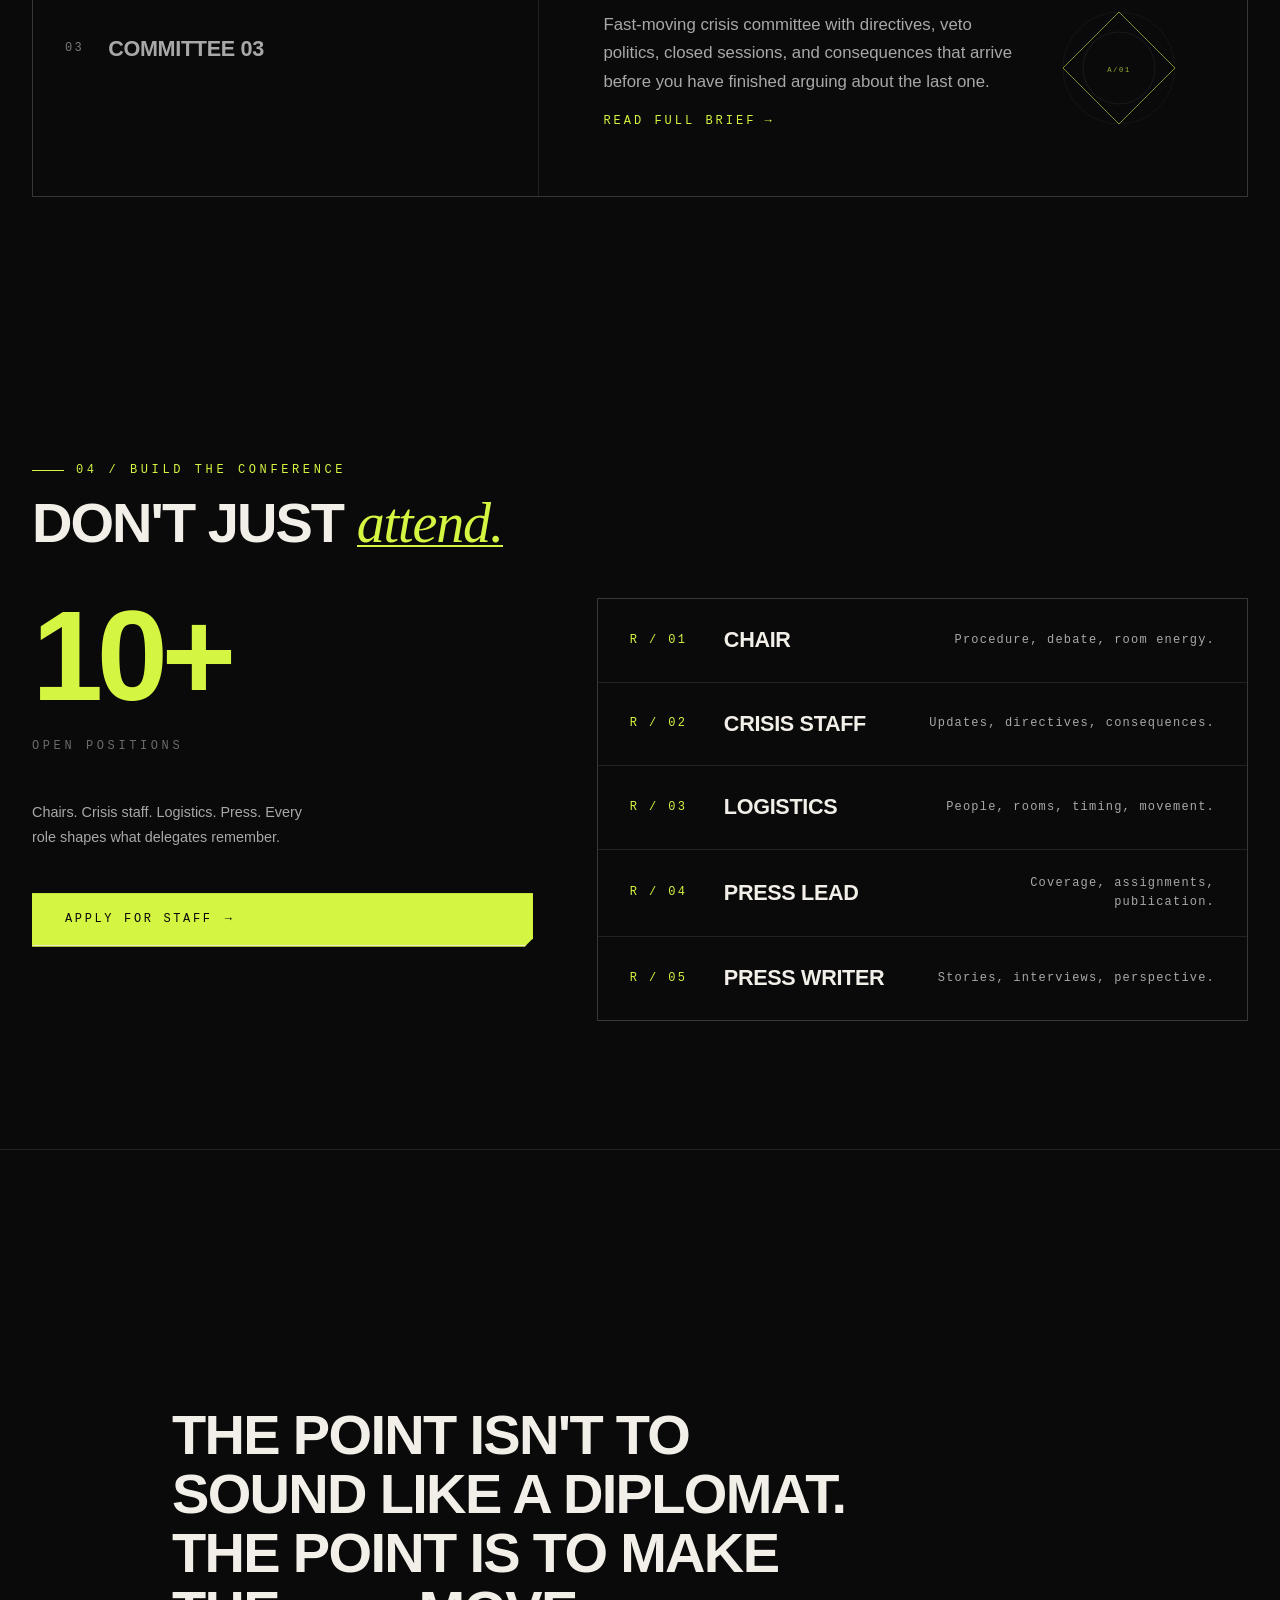
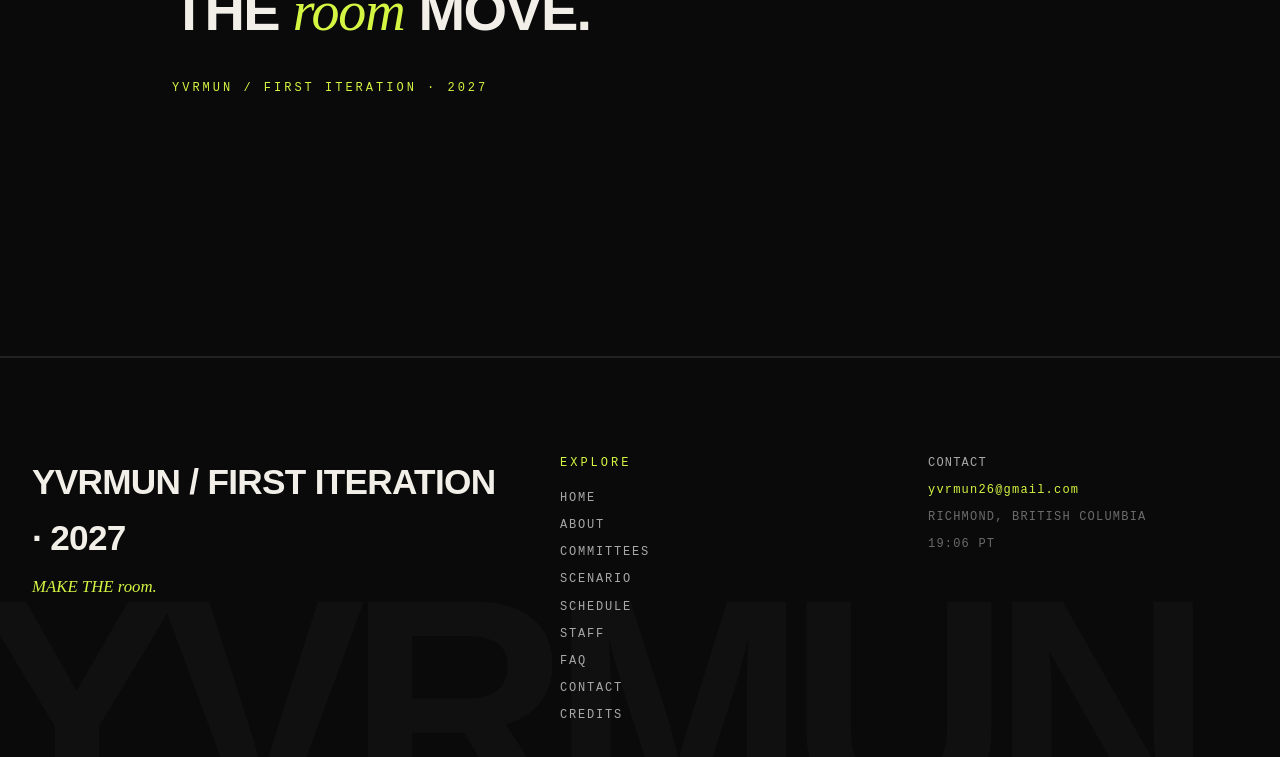
==== commit a7358343: "Add real letter from Secretary-General Bruce Sui" ====
--- a/index.html
+++ b/index.html
@@ -255,31 +255,42 @@
     </section>
 
     
+    
     <section class="section section--letter" aria-labelledby="letter-title">
       <div class="section__inner section__inner--narrow">
 
         <p class="section__label" data-reveal>Letter from the Secretary-General</p>
 
         <h2 class="section__title" id="letter-title" data-reveal>
-          A note from the <span class="section__title-accent">top.</span>
+          A word from <span class="section__title-accent">Bruce.</span>
         </h2>
 
         <div class="letter" data-reveal>
           <p>
-            <!-- TODO: Replace this placeholder with the real letter -->
-            To every delegate, staff member, and school joining us for our
-            first iteration — welcome. YVRMUN was built because we believe
-            Model United Nations should feel alive: a room full of people
-            trying to move one another, not a worksheet with microphones.
-          </p>
-          <p>
-            We're a young conference, and that's the point. Every decision
-            we make this year sets the tone for the ones that follow. Thank
-            you for being part of the first.
+            Dear teachers, staff, and prospective delegates,
+          </p>
+          <p>
+            It is an incredible honour to welcome you to the first iteration of Youth Visionary Reformers Model United Nations — happening April 17, 2027, in beautiful Richmond, British Columbia. YVRMUN is a unique experience welcoming over 80 delegates to a memorable day of Model United Nations.
+          </p>
+          <p>
+            The idea of YVRMUN was created in May of 2026, when a few local Model UN participants expressed the lack of local and accessible conferences here in Richmond. The idea grew, and eventually became known as YVRMUN. The vision of YVRMUN is to spread geopolitical knowledge and to provide equity among all delegates and staff members in the MUN space.
+          </p>
+          <p>
+            This year, YVRMUN is excited to introduce three distinct committees — stretching from a general assembly, to a specialized agency, and also a crisis committee — offering unique experiences for all levels of delegates. Whether this is your first Model United Nations conference or your last in your high school MUN career, YVRMUN is perfected for each delegate and will allow all to challenge their knowledge, sharpen their debate skills, and collaborate to face pressing issues.
+          </p>
+          <p>
+            Although Model United Nations is a highly diplomatic sport, it is also a space to create memories and friendships that will last a lifetime. I encourage all delegates to make new friendships and help those who might be new to Model United Nations.
+          </p>
+          <p>
+            Most importantly: <strong>YVRMUN does not tolerate any form of harassment, bullying, or assault.</strong> Any delegates found participating in harassment, bullying, or assault may be removed from the conference without refund and blacklisted from future YVRMUN iterations.
+          </p>
+          <p>
+            Lastly, if you have any questions or concerns, please do not hesitate to contact us at <a href="mailto:yvrmun26@gmail.com">yvrmun26@gmail.com</a> and we will respond as soon as possible. On behalf of the Secretary-General and staff team, we hope to see you at the first iteration of YVRMUN on April 17, 2027, and will strive to create a memorable experience.
           </p>
           <p class="letter__sign">
-            — The Secretariat<br>
-            YVRMUN / First Iteration / 2027
+            Sincerely,<br>
+            Bruce Sui<br>
+            YVRMUN 2027
           </p>
         </div>
 
--- a/css/styles.css
+++ b/css/styles.css
@@ -3009,3 +3009,19 @@
   margin-bottom: 0 !important;
 }
 
+
+/* Link inside the SG letter */
+.letter a {
+  color: var(--accent);
+  text-decoration: none;
+  border-bottom: 1px solid var(--accent);
+  transition: opacity 0.2s var(--ease-out);
+}
+
+.letter a:hover { opacity: 0.7; }
+
+.letter strong {
+  color: var(--accent);
+  font-weight: 700;
+  font-style: normal;
+}
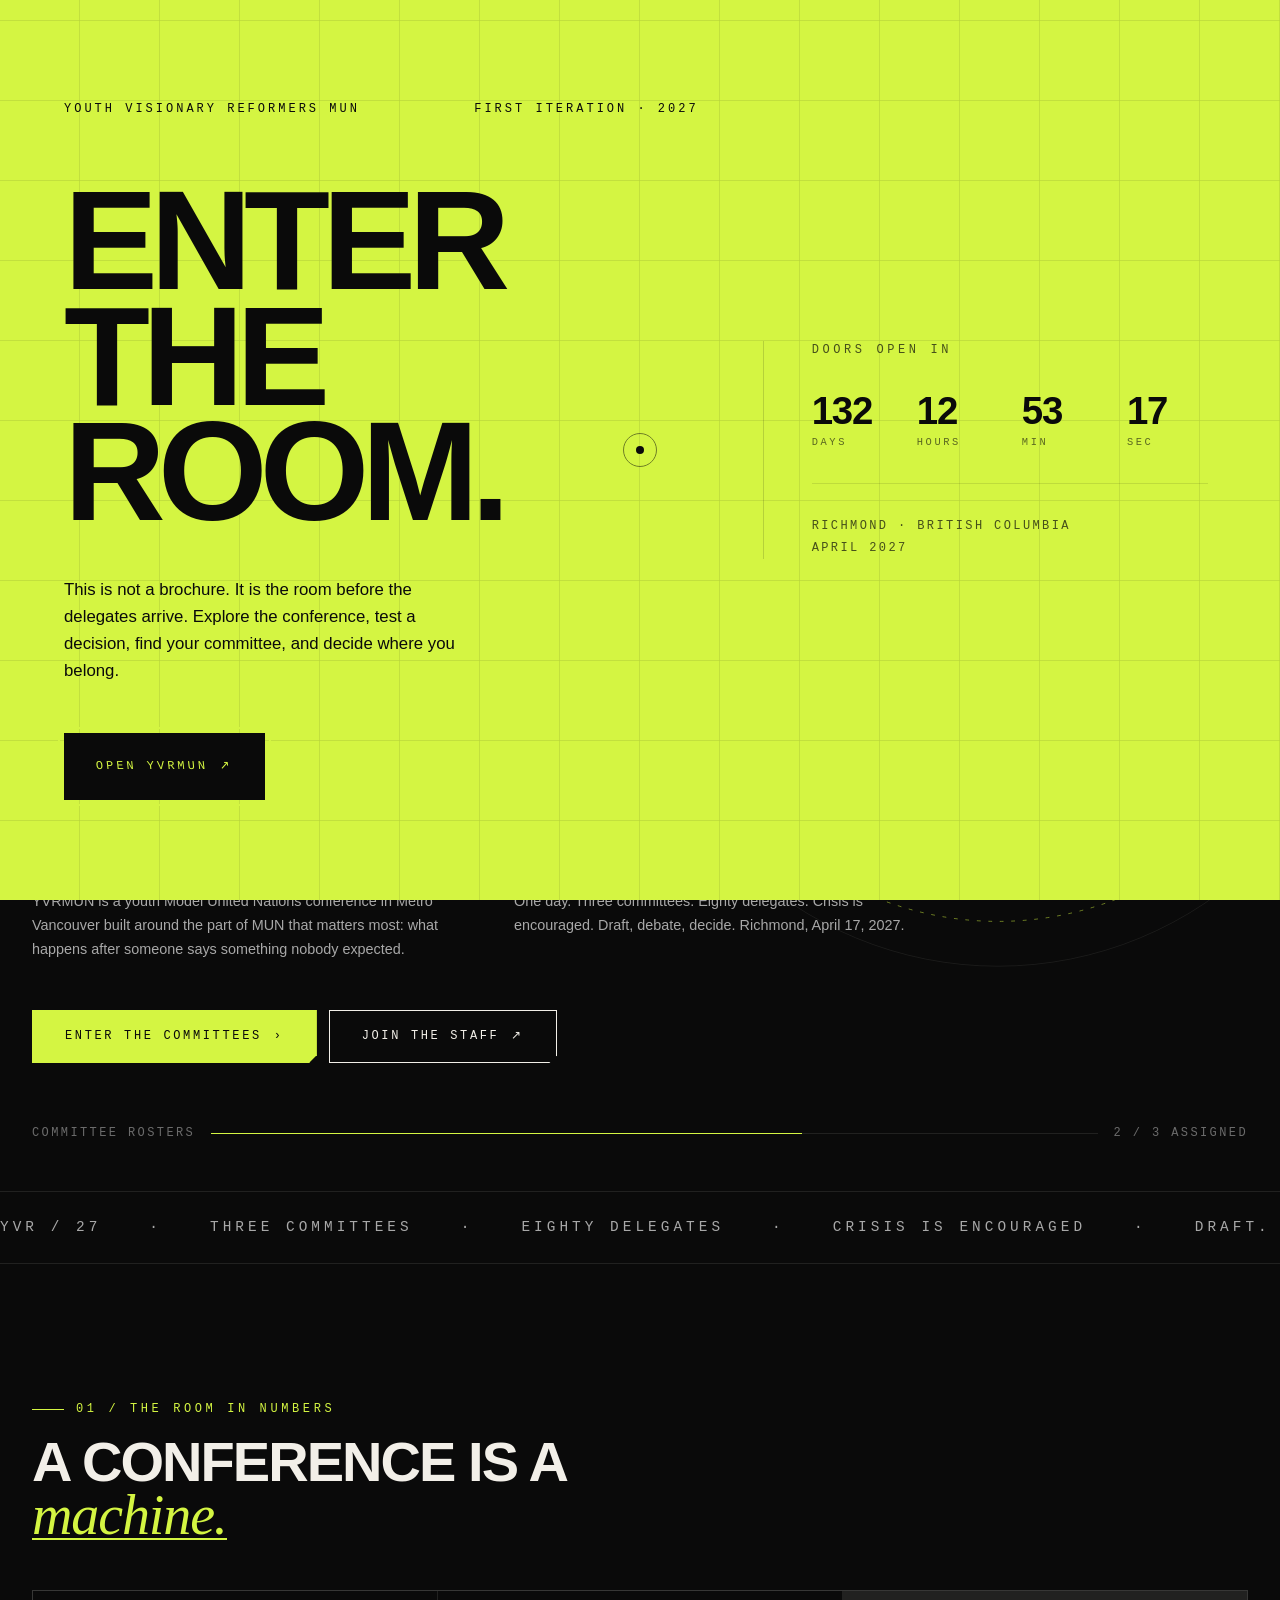
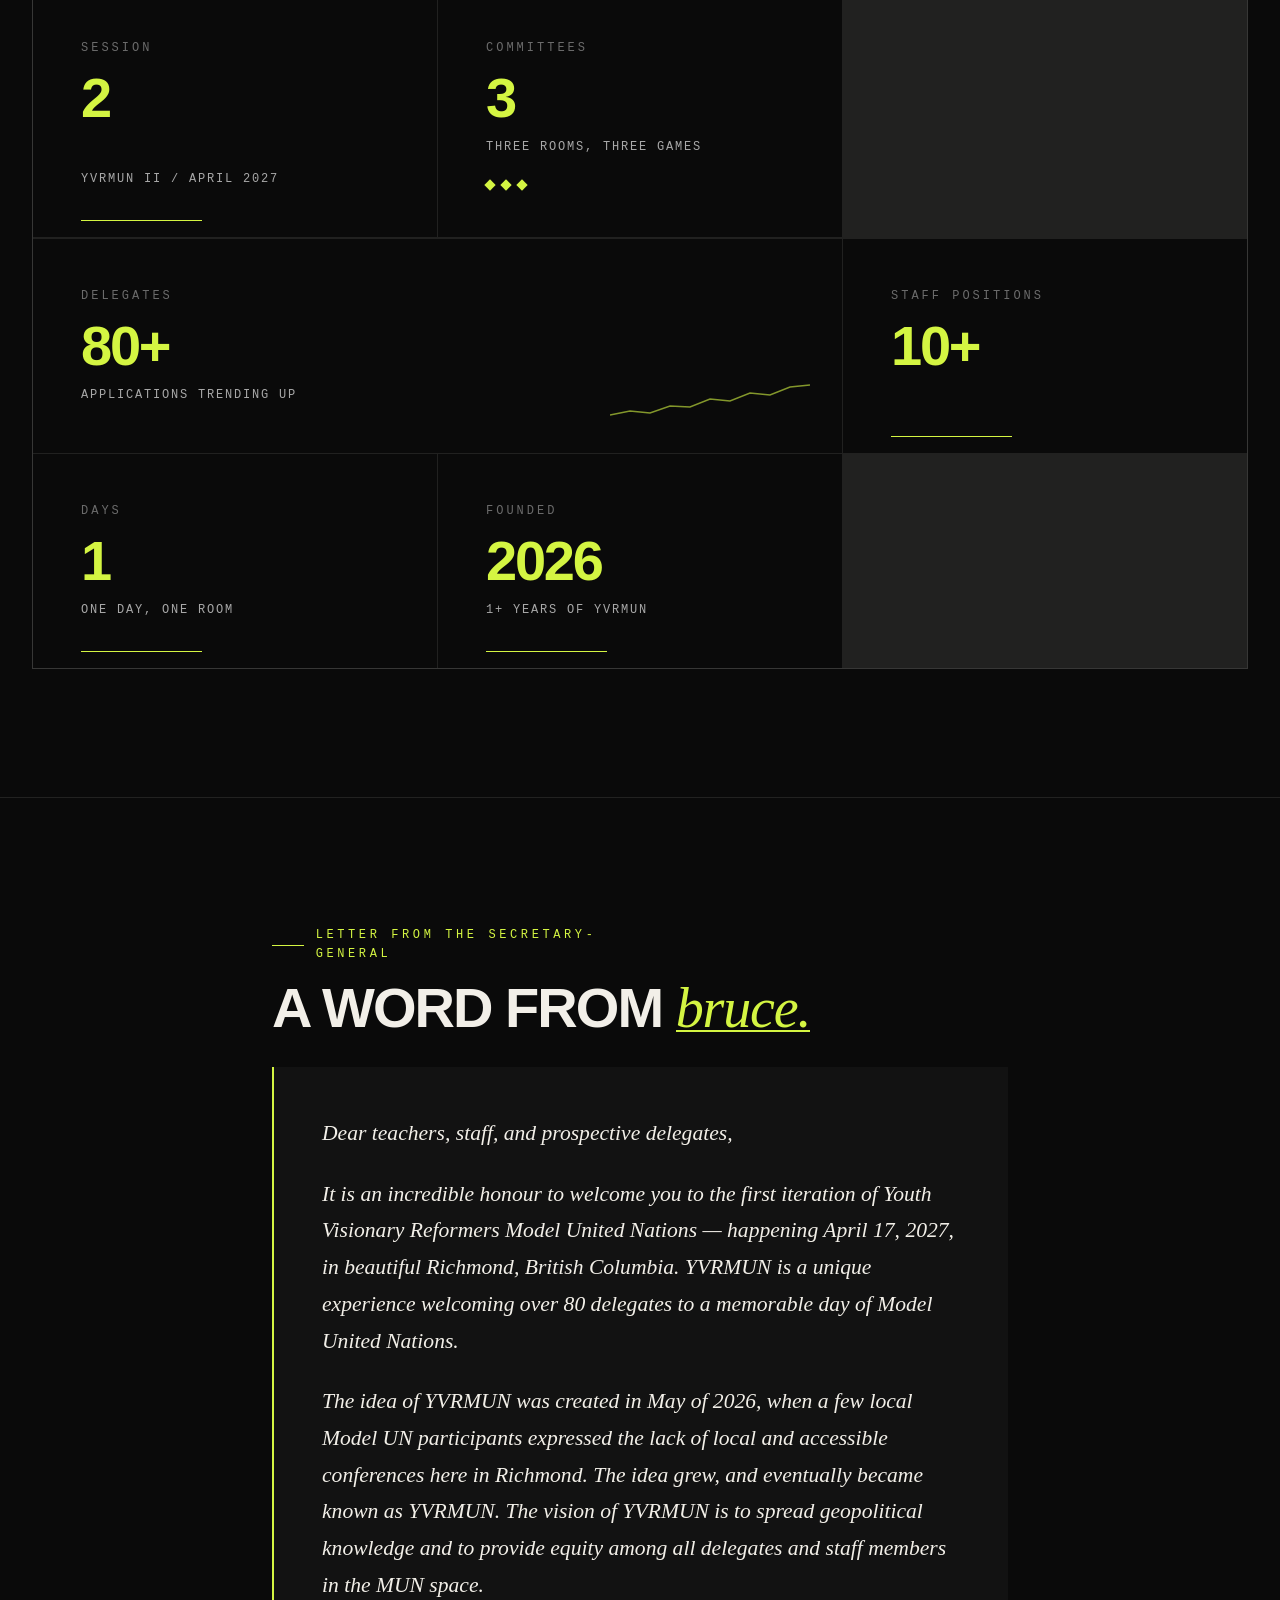
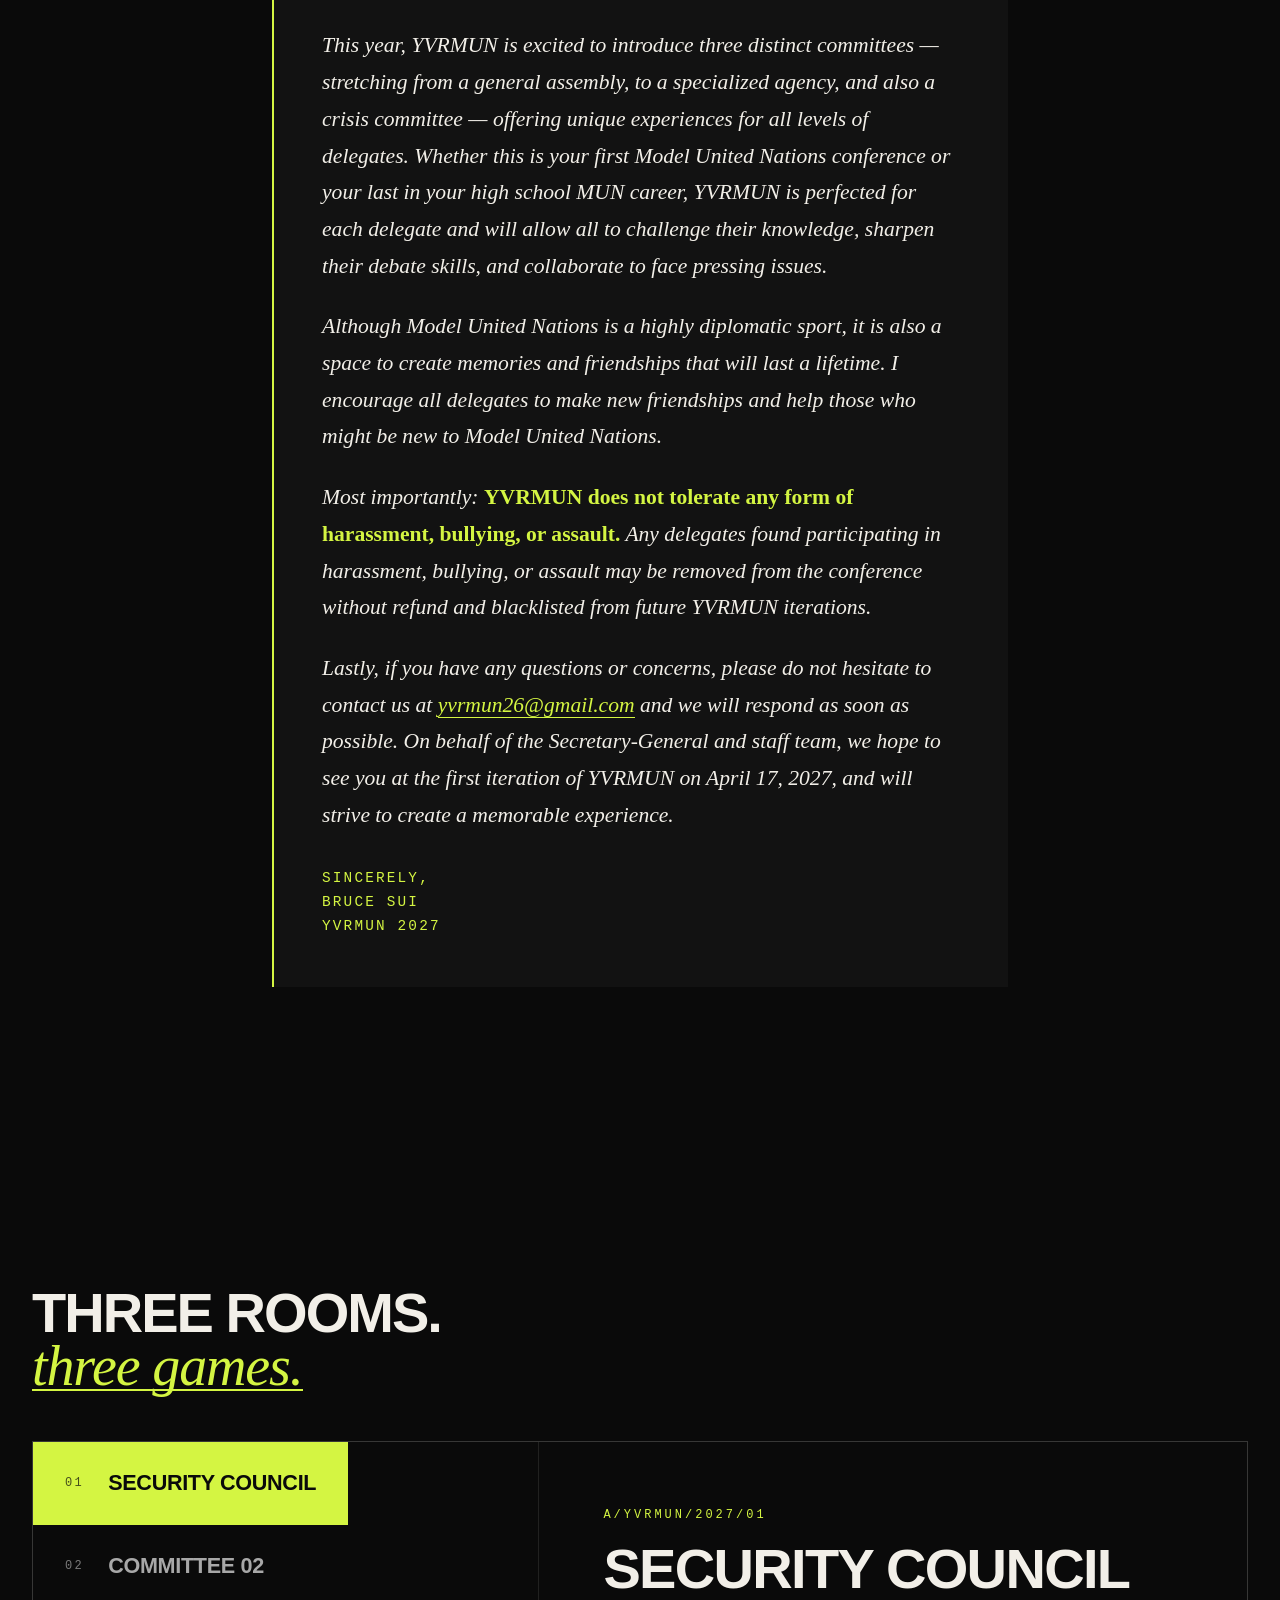
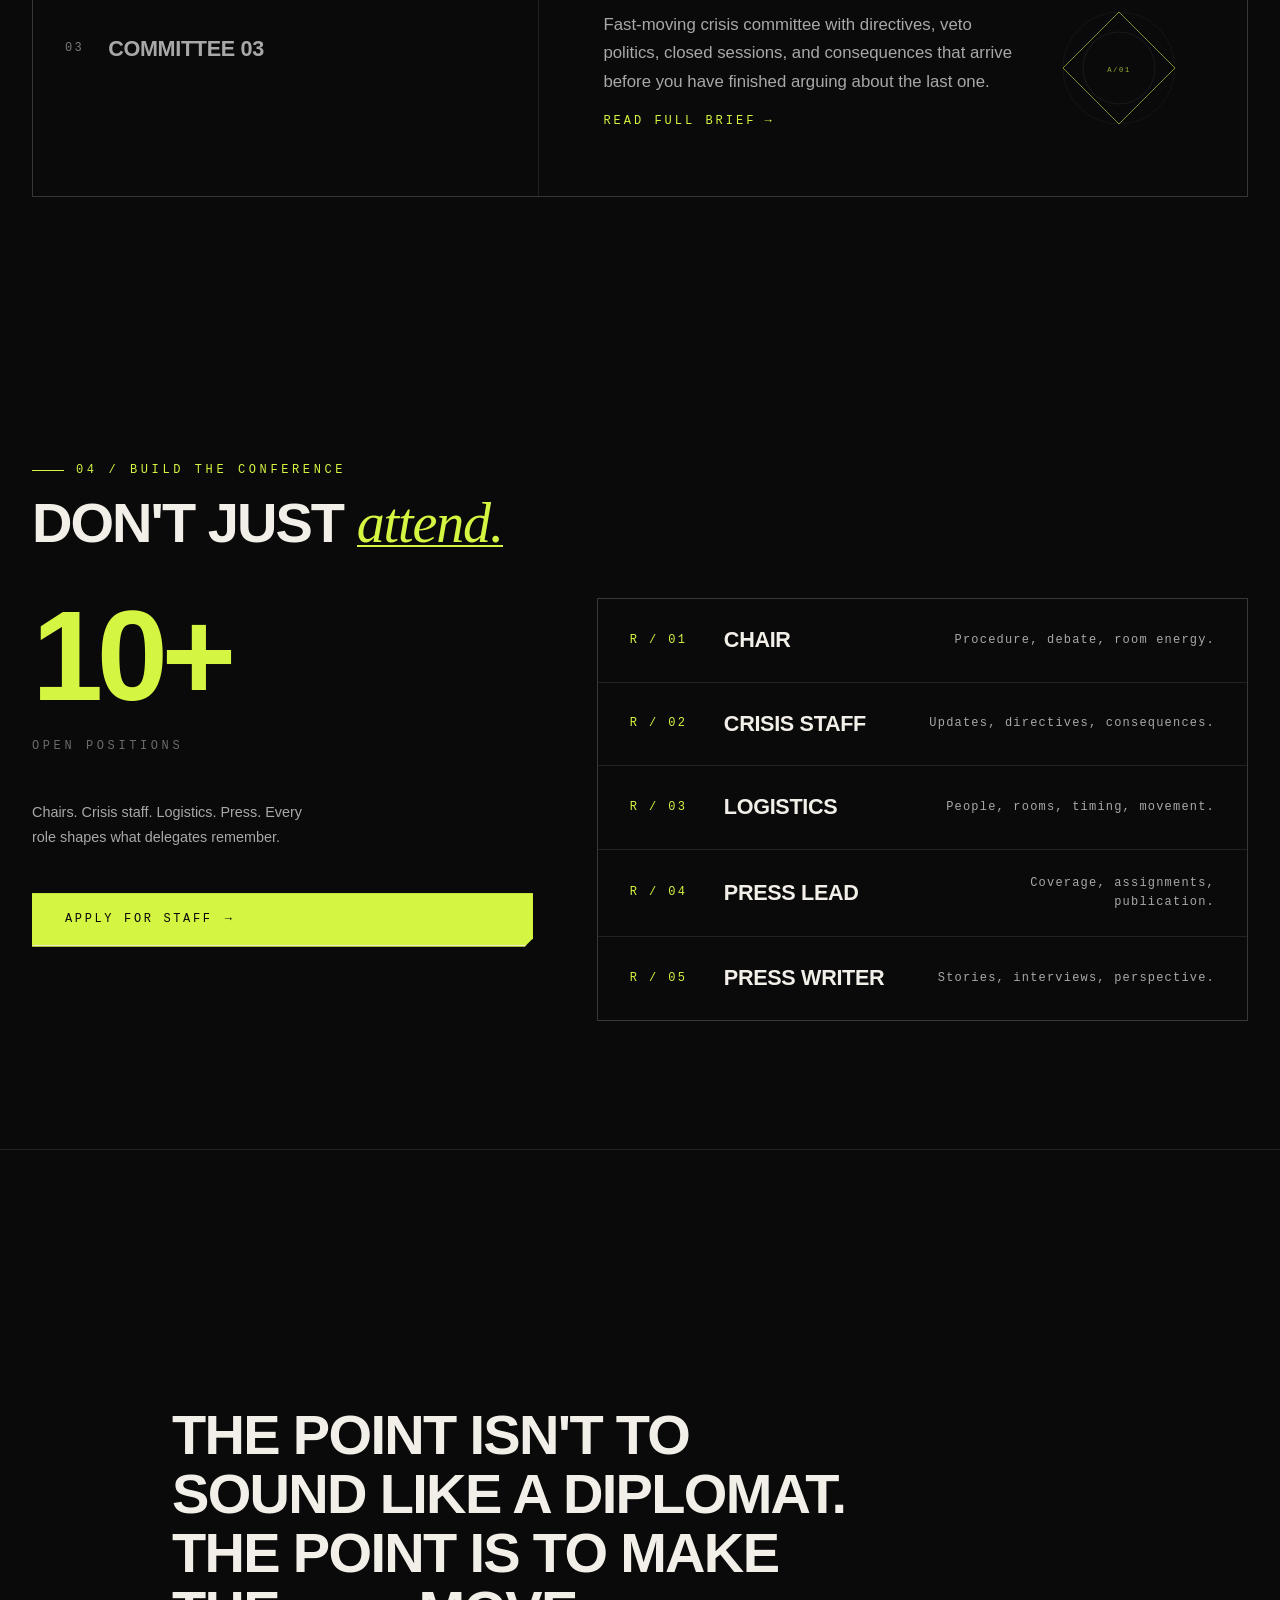
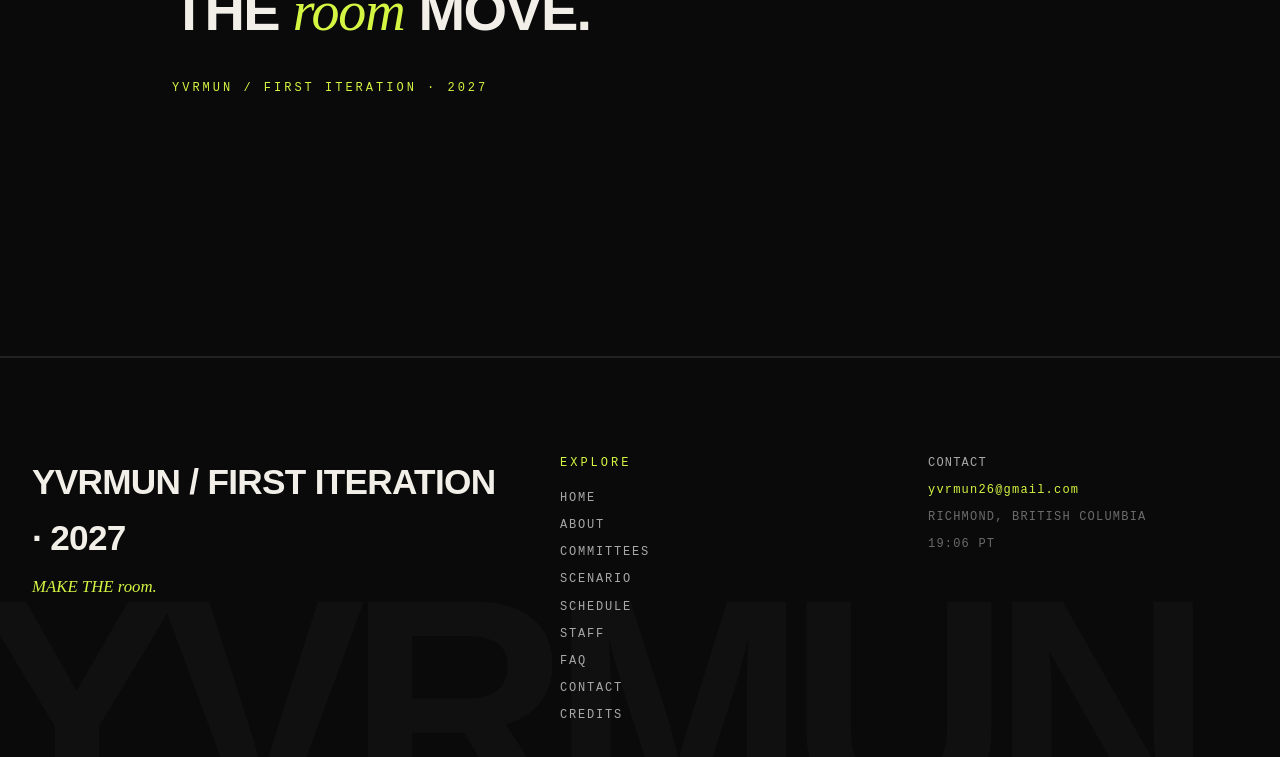
==== commit 142b18a2: "Homepage founded 2026; remove 'yesterday' from one-day schedule" ====
--- a/index.html
+++ b/index.html
@@ -245,7 +245,7 @@
 
           <div class="dash-tile" data-reveal>
             <p class="dash-tile__label">Founded</p>
-            <p class="dash-tile__value" data-count="2025">2025</p>
+            <p class="dash-tile__value" data-count="2026">2026</p>
             <p class="dash-tile__note">1+ years of YVRMUN</p>
             <span class="dash-tile__tick"></span>
           </div>
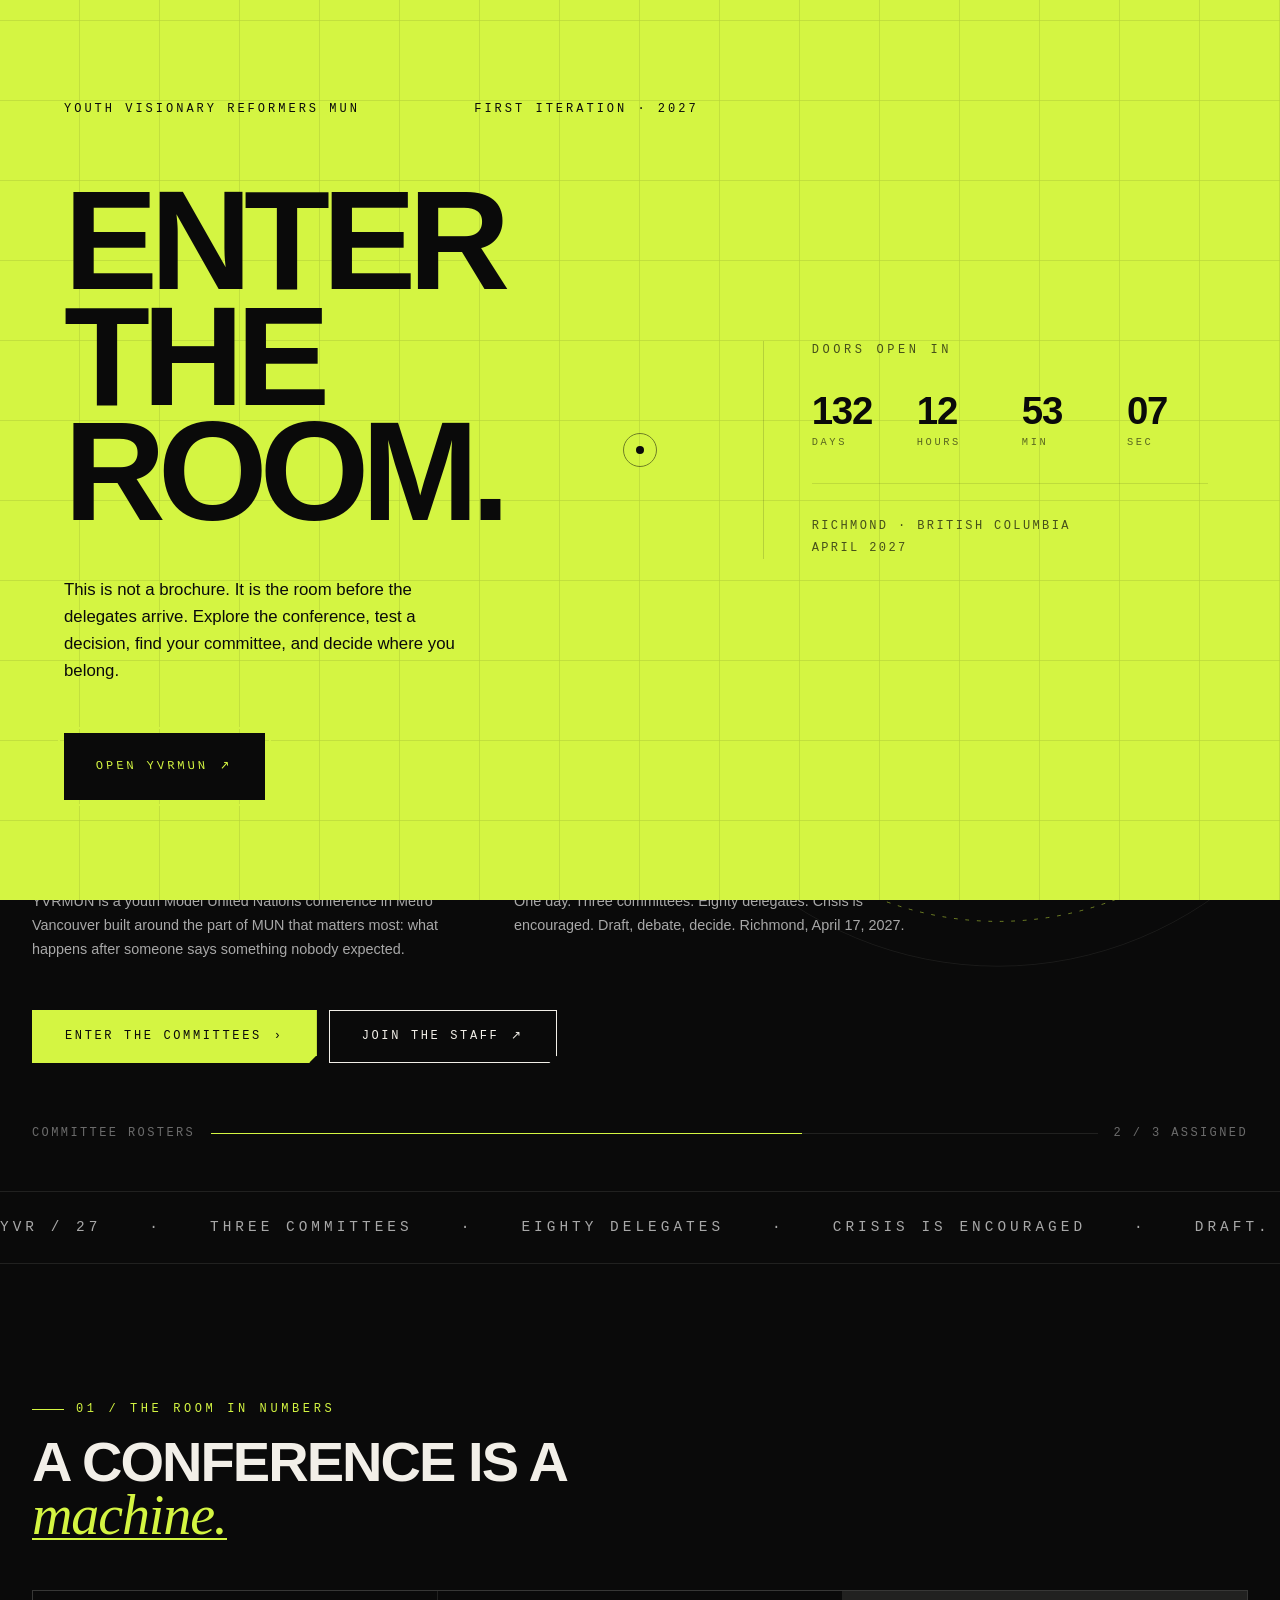
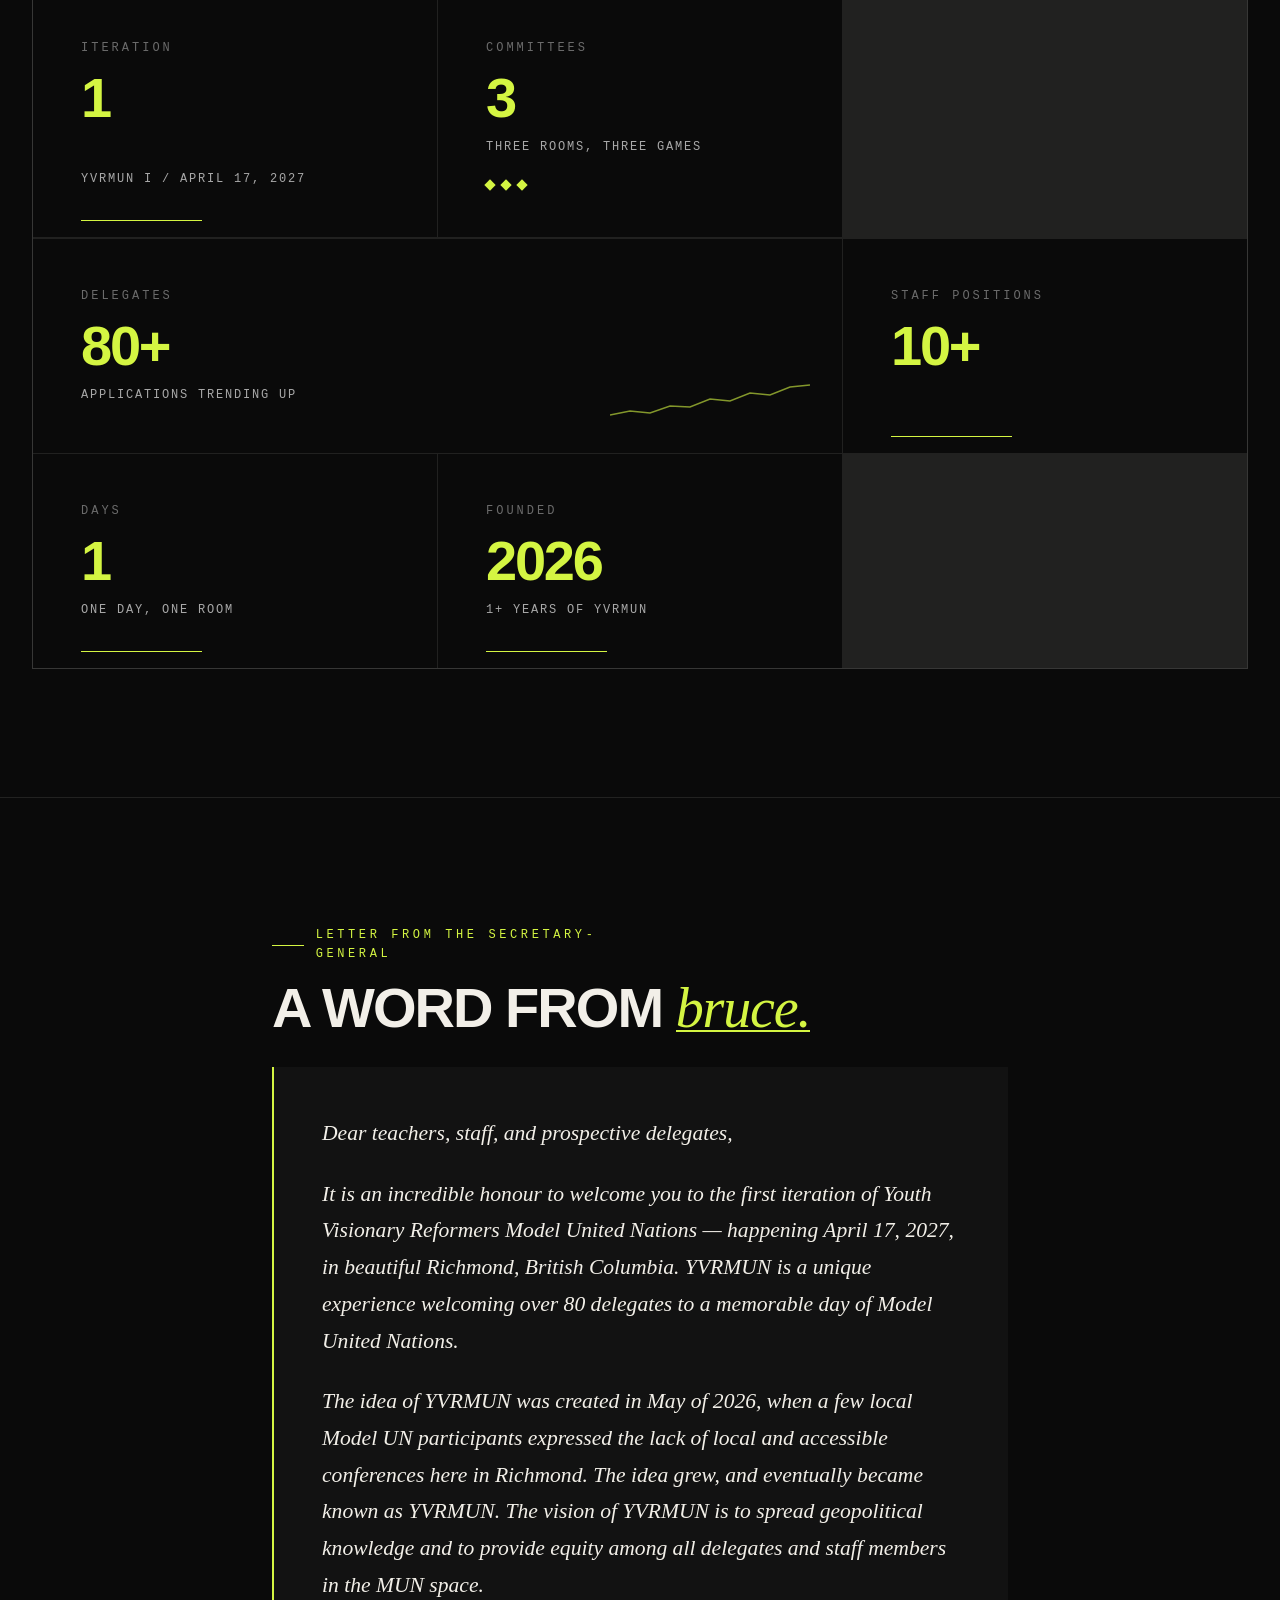
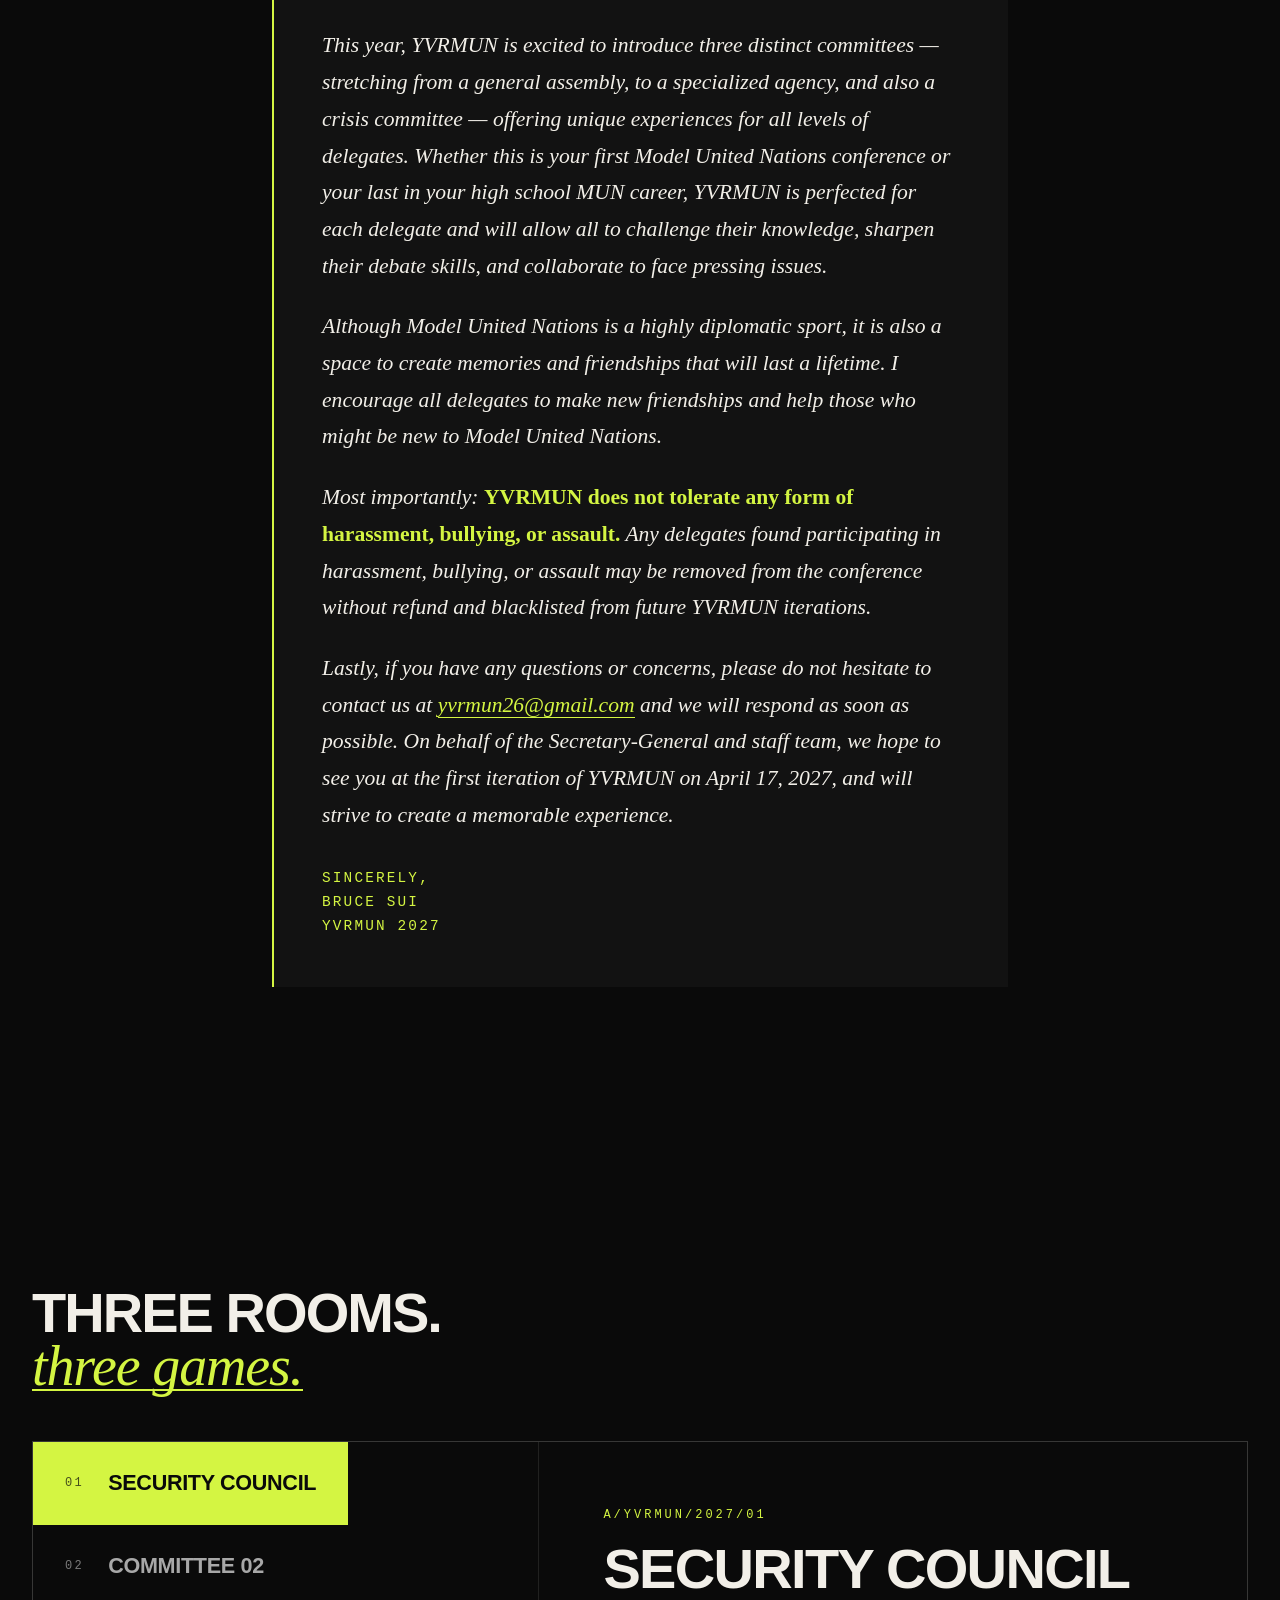
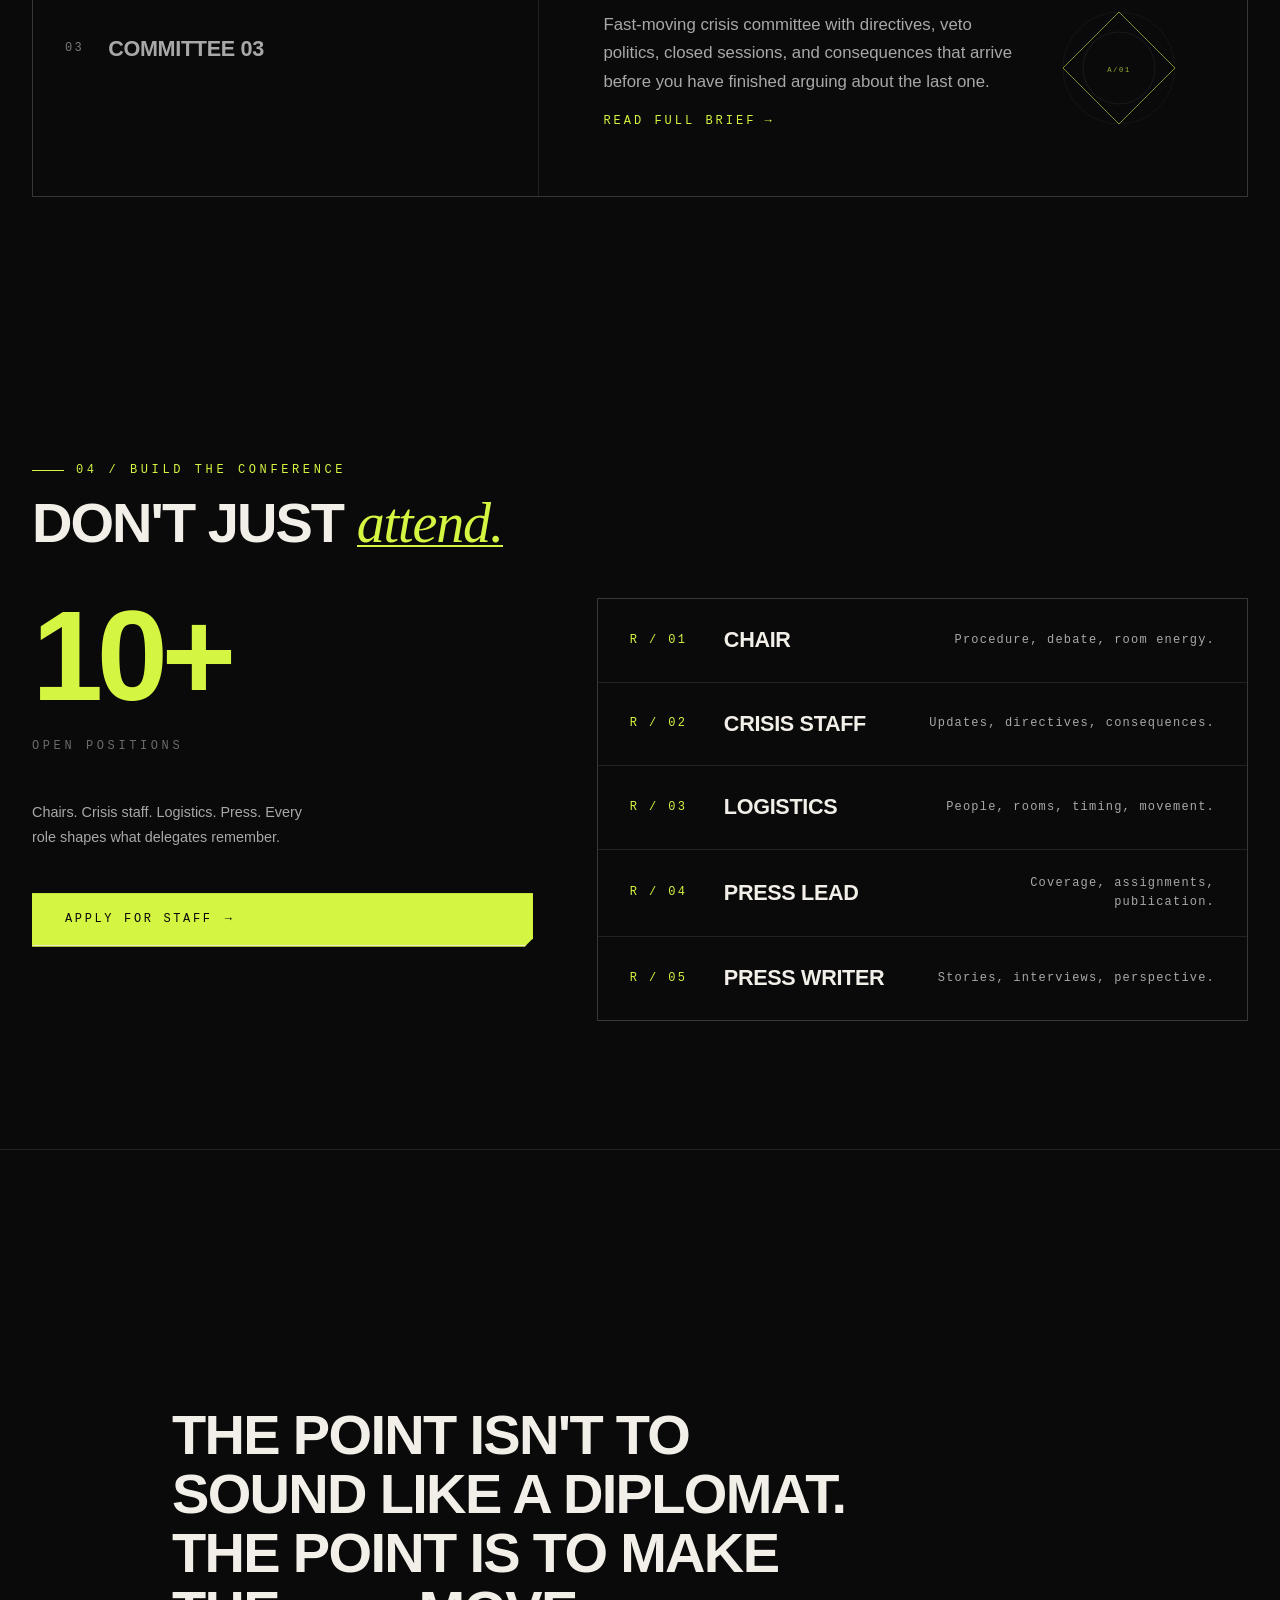
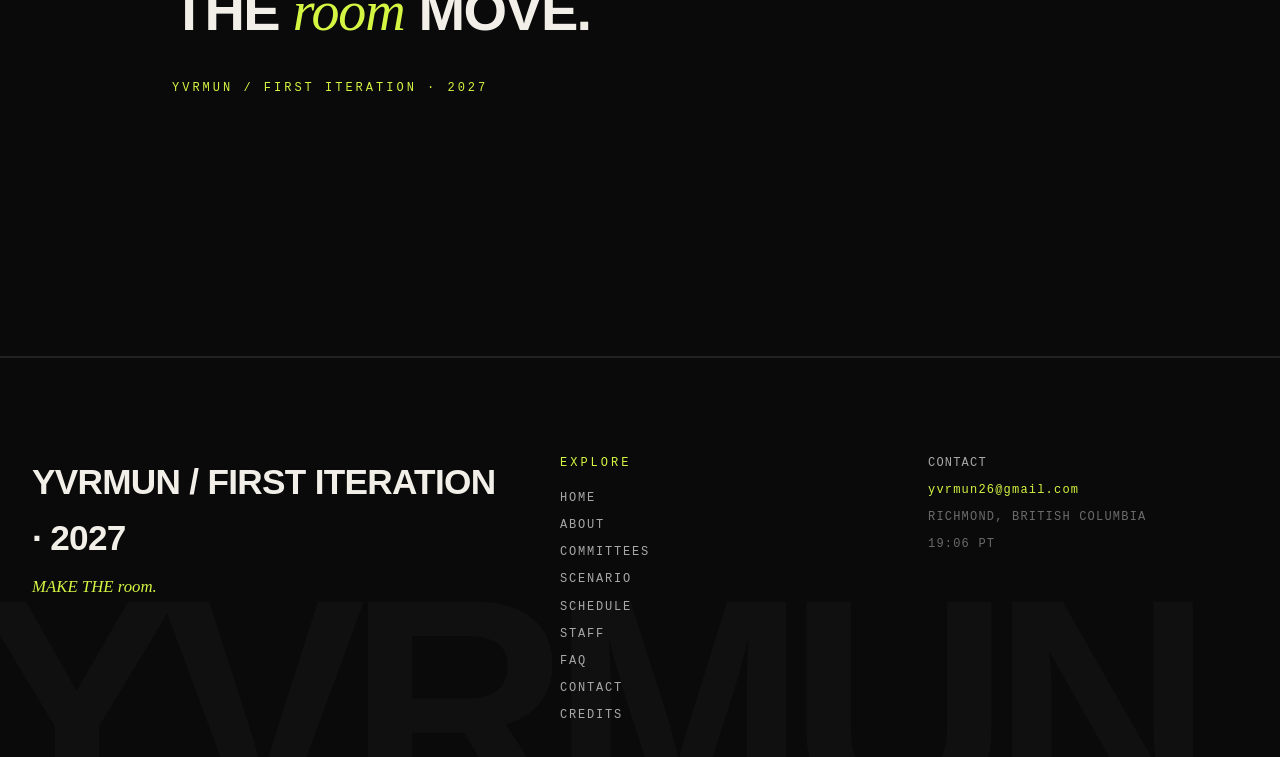
==== commit c0333db6: "Dashboard: Session 2 -> Iteration 1" ====
--- a/index.html
+++ b/index.html
@@ -204,9 +204,9 @@
         <div class="dashboard">
 
           <div class="dash-tile" data-reveal>
-            <p class="dash-tile__label">Session</p>
-            <p class="dash-tile__value" data-count="2">2</p>
-            <p class="dash-tile__note">YVRMUN II / April 2027</p>
+            <p class="dash-tile__label">Iteration</p>
+            <p class="dash-tile__value" data-count="1">1</p>
+            <p class="dash-tile__note">YVRMUN I / April 17, 2027</p>
             <span class="dash-tile__tick"></span>
           </div>
 
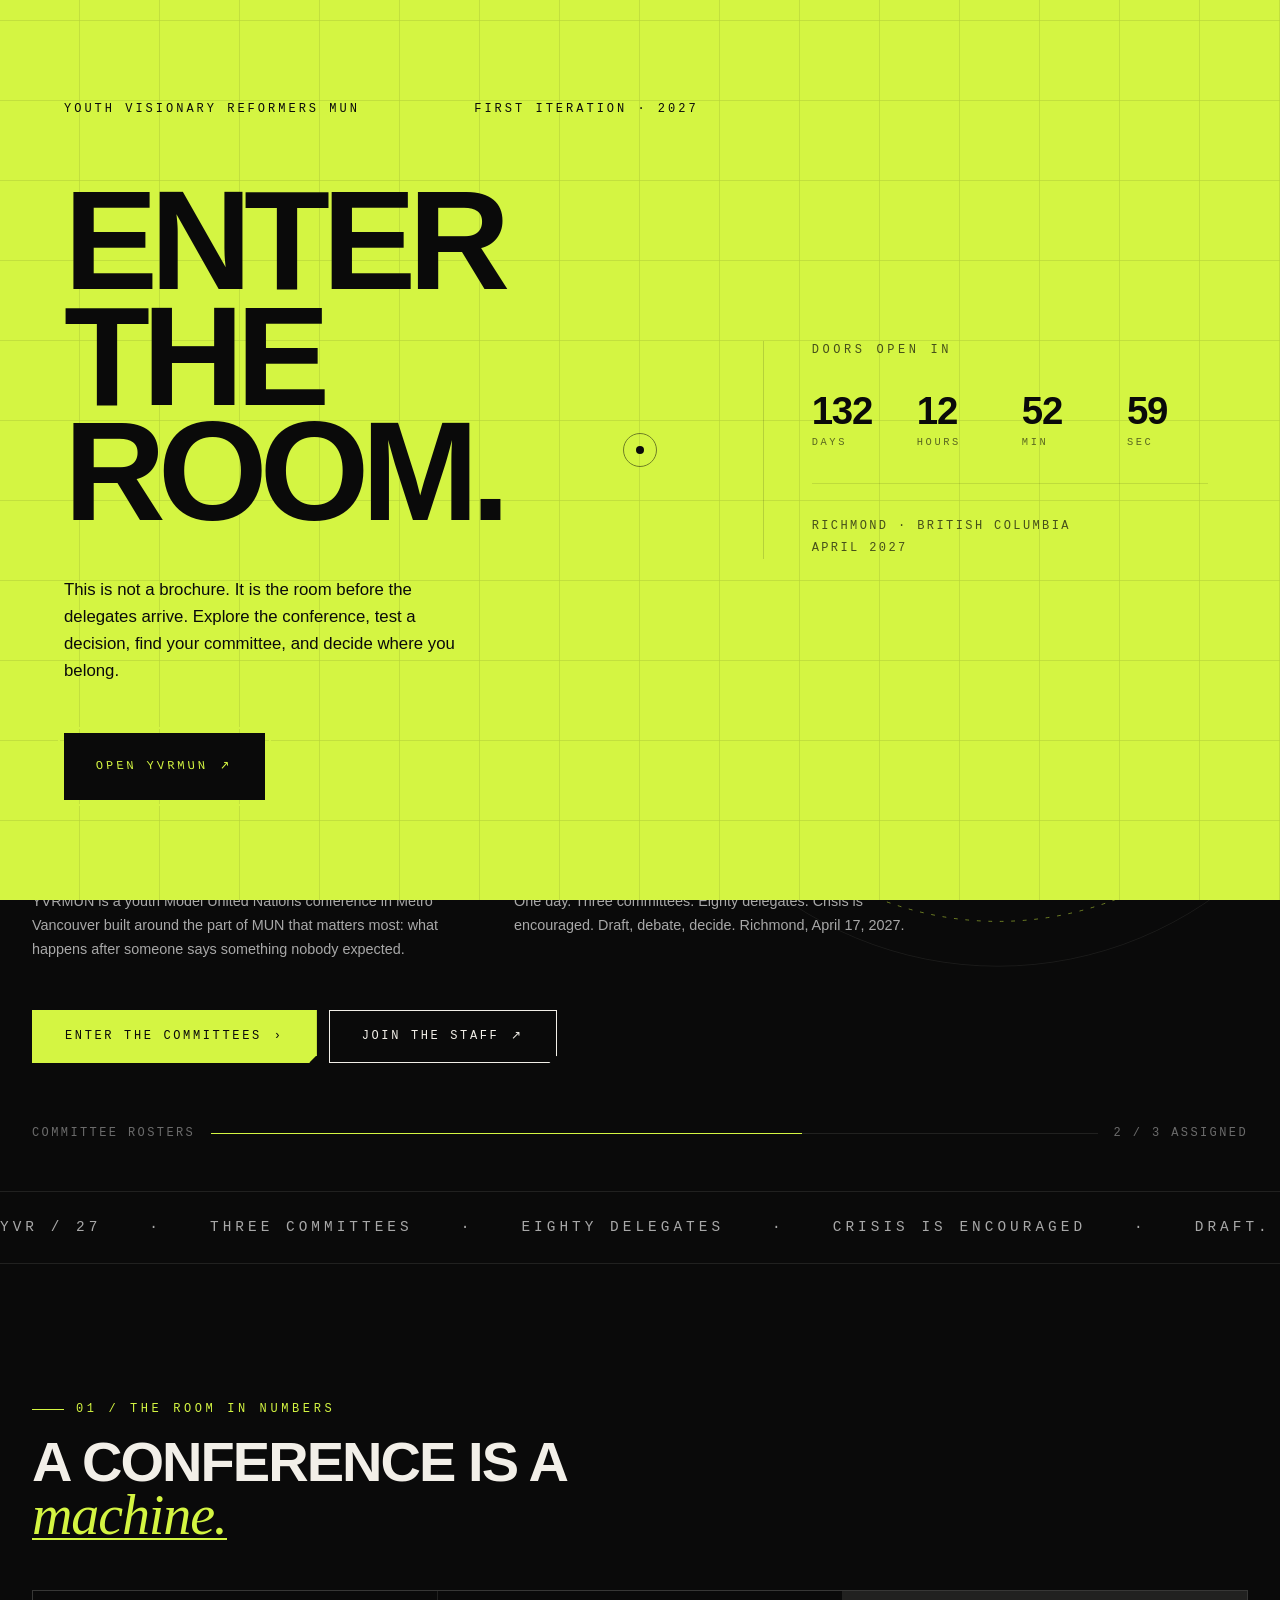
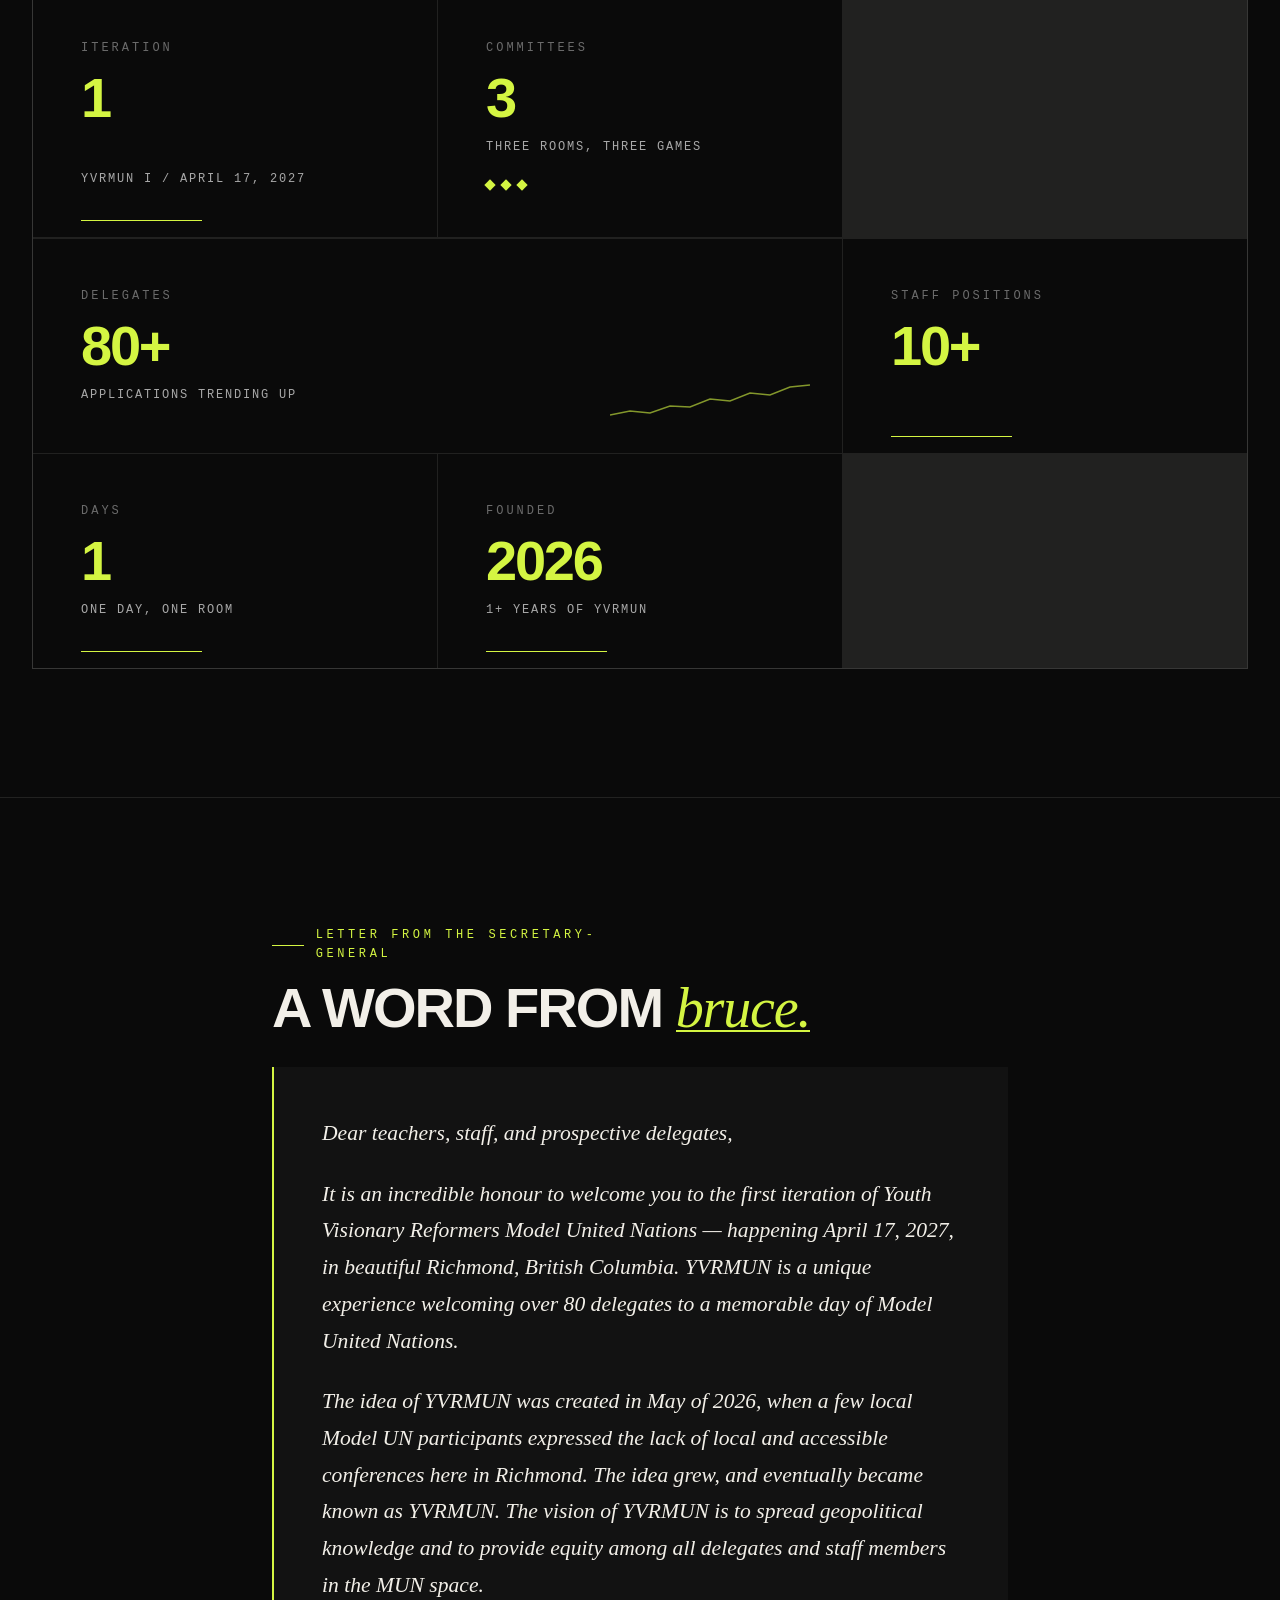
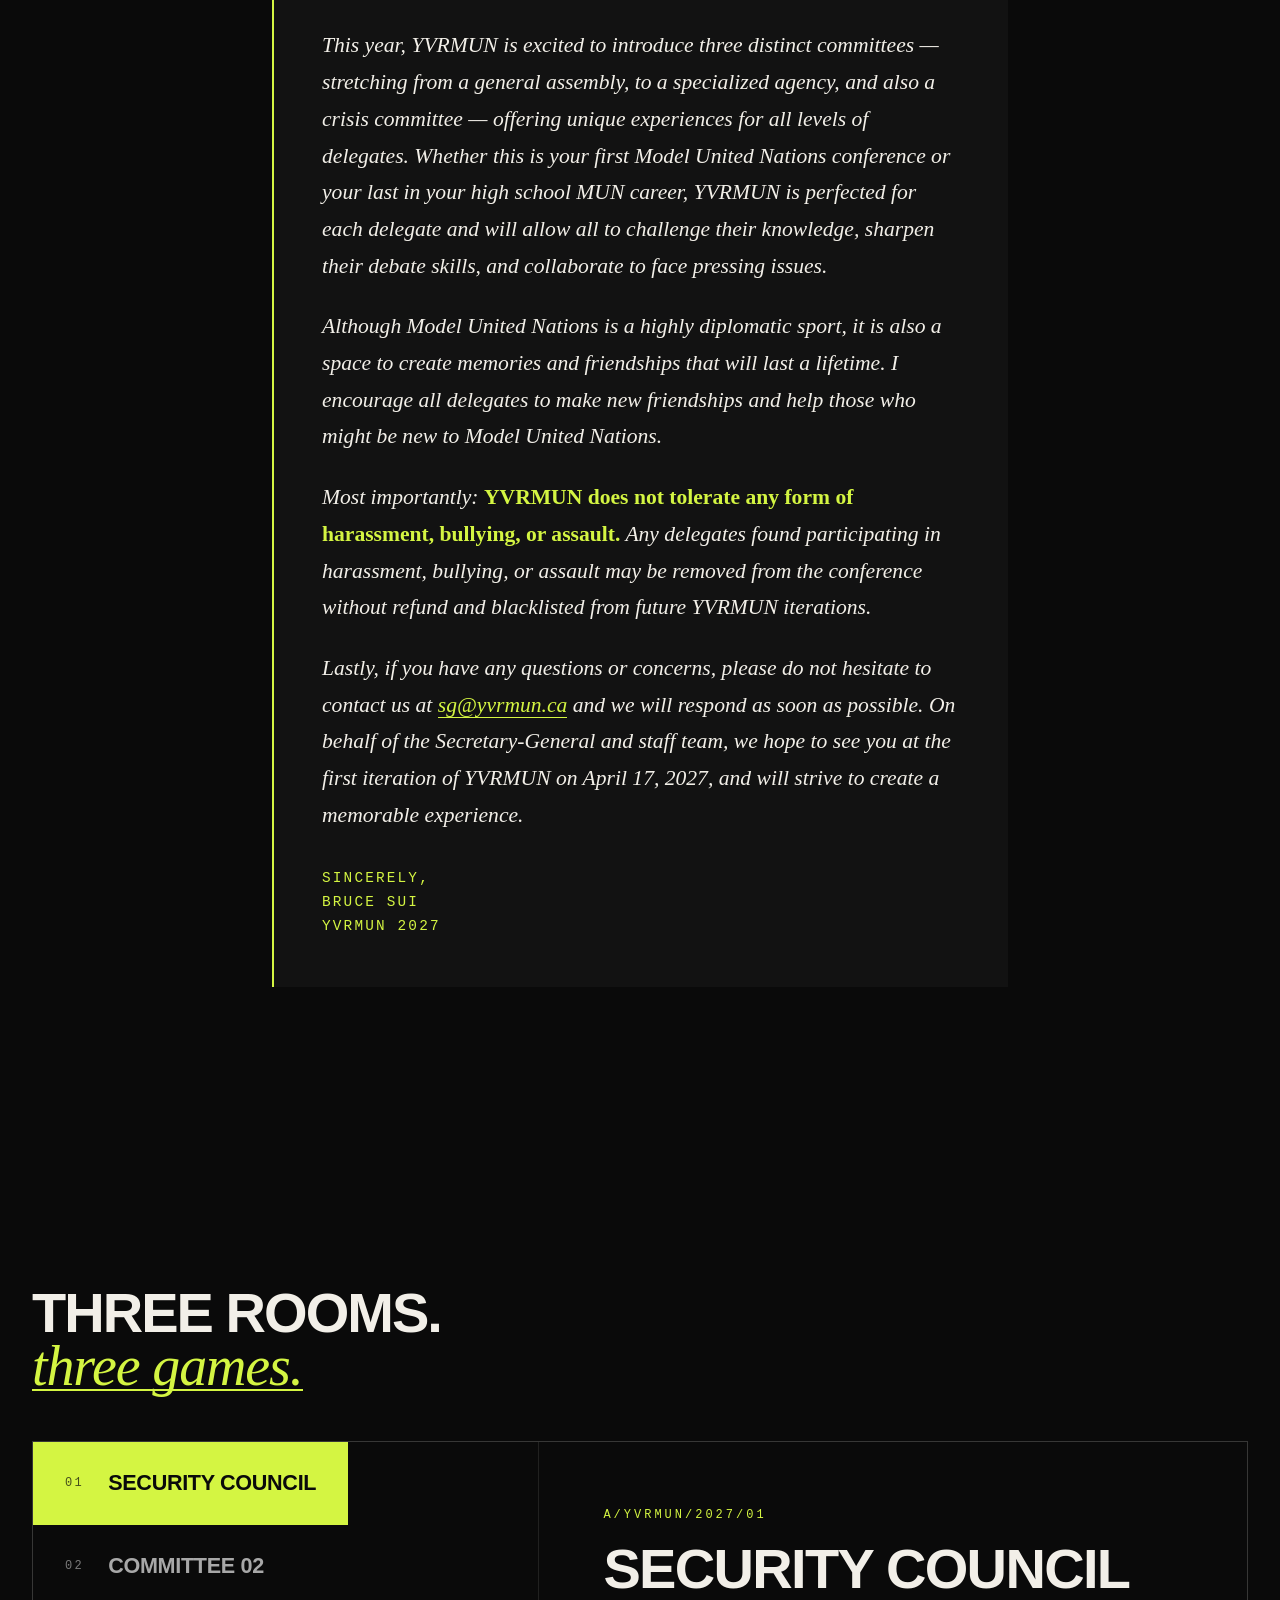
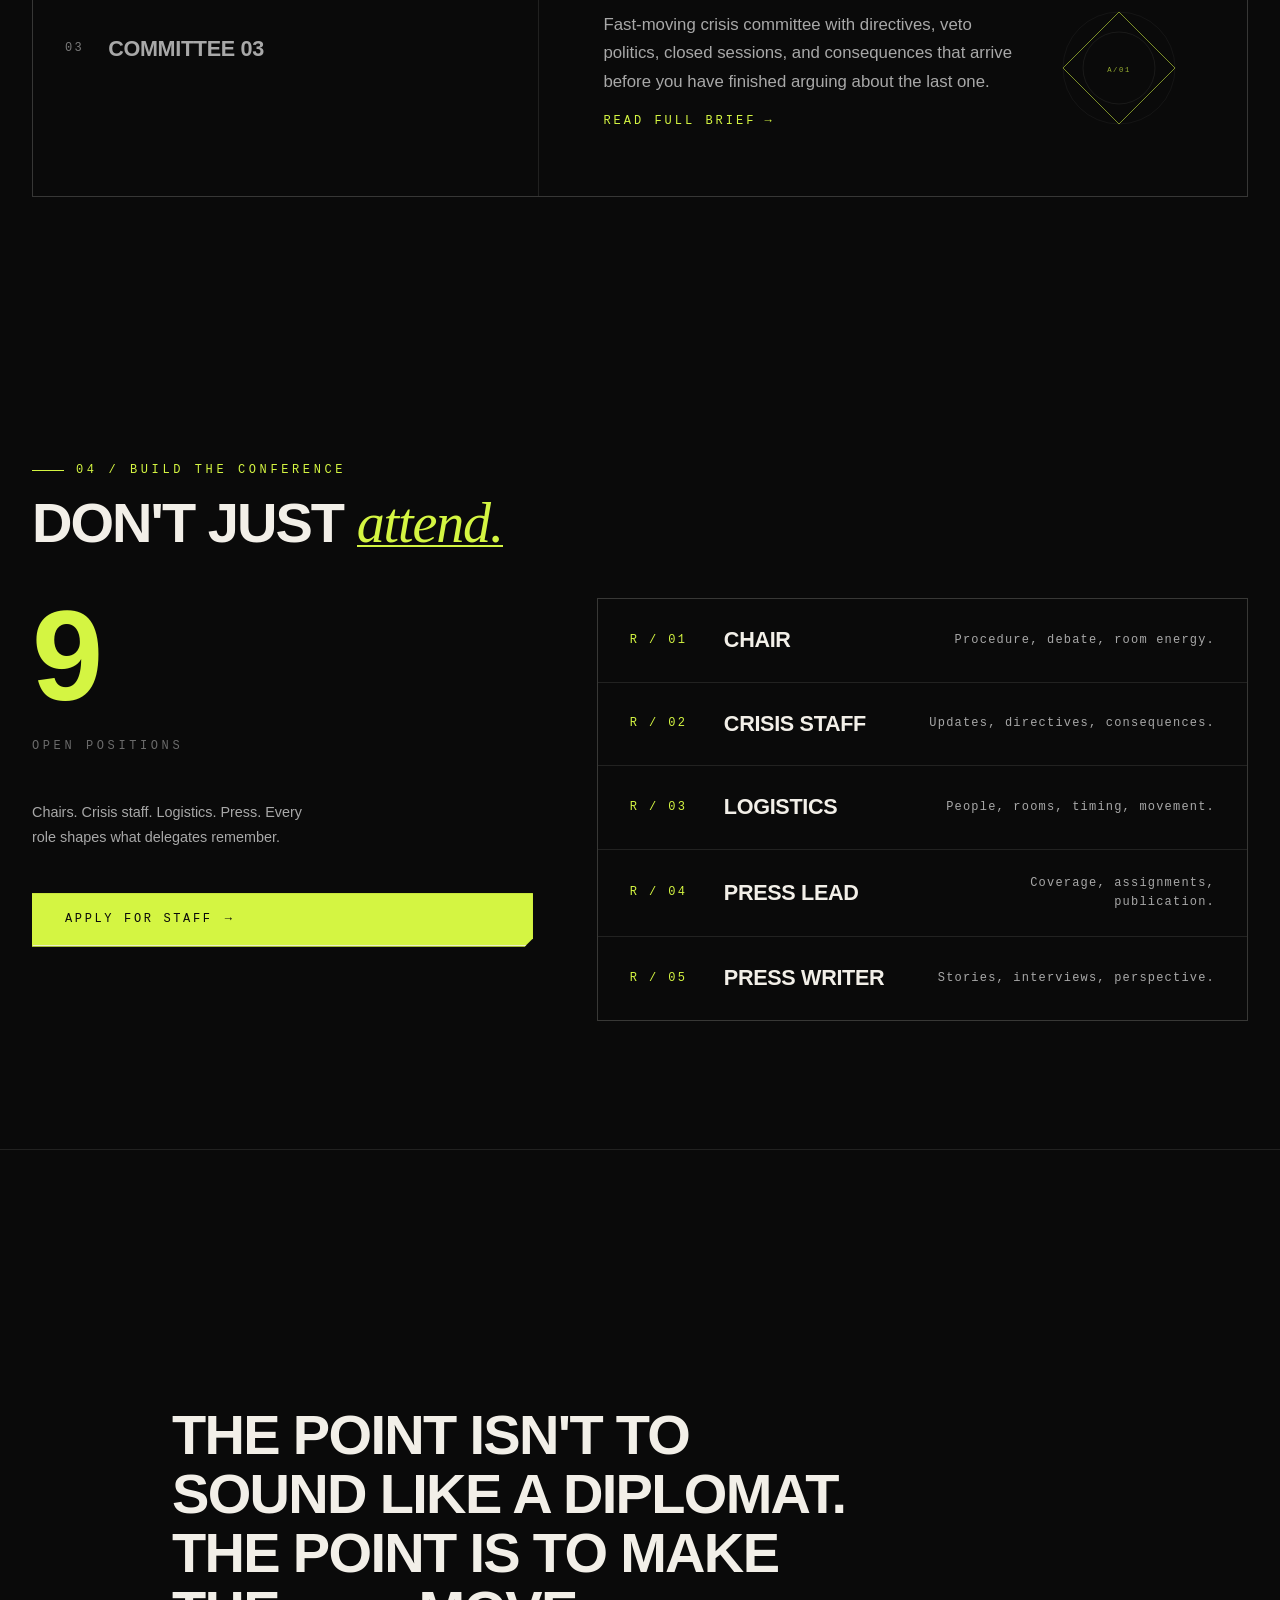
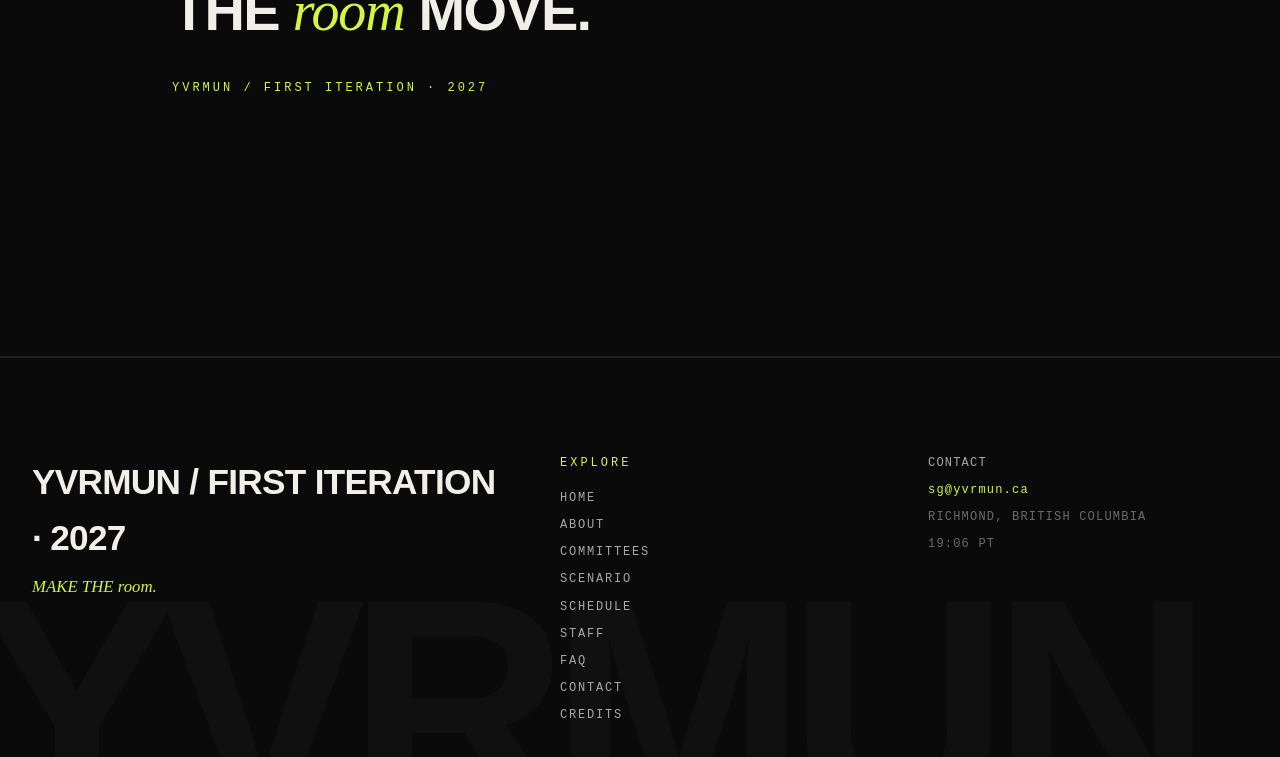
==== commit 47061ef6: "Update contact email to sg@yvrmun.ca" ====
--- a/index.html
+++ b/index.html
@@ -285,7 +285,7 @@
             Most importantly: <strong>YVRMUN does not tolerate any form of harassment, bullying, or assault.</strong> Any delegates found participating in harassment, bullying, or assault may be removed from the conference without refund and blacklisted from future YVRMUN iterations.
           </p>
           <p>
-            Lastly, if you have any questions or concerns, please do not hesitate to contact us at <a href="mailto:yvrmun26@gmail.com">yvrmun26@gmail.com</a> and we will respond as soon as possible. On behalf of the Secretary-General and staff team, we hope to see you at the first iteration of YVRMUN on April 17, 2027, and will strive to create a memorable experience.
+            Lastly, if you have any questions or concerns, please do not hesitate to contact us at <a href="mailto:sg@yvrmun.ca">sg@yvrmun.ca</a> and we will respond as soon as possible. On behalf of the Secretary-General and staff team, we hope to see you at the first iteration of YVRMUN on April 17, 2027, and will strive to create a memorable experience.
           </p>
           <p class="letter__sign">
             Sincerely,<br>
@@ -459,7 +459,7 @@
 
       <div class="site-footer__contact-block">
         <p class="site-footer__heading">Contact</p>
-        <p><a href="mailto:yvrmun26@gmail.com">yvrmun26@gmail.com</a></p>
+        <p><a href="mailto:sg@yvrmun.ca">sg@yvrmun.ca</a></p>
         <p class="site-footer__location">Richmond, British Columbia</p>
         <p class="site-footer__clock" data-clock>--:-- PT</p>
       </div>
--- a/css/styles.css
+++ b/css/styles.css
@@ -3025,3 +3025,34 @@
   font-weight: 700;
   font-style: normal;
 }
+
+/* ---------- FOOTER SOCIAL ---------- */
+.site-footer__social {
+  max-width: var(--max-w);
+  margin: 0 auto;
+  padding: 0 var(--space-6) var(--space-6);
+  display: flex;
+  align-items: center;
+  gap: var(--space-4);
+}
+
+.site-footer__social .site-footer__heading {
+  margin-bottom: 0;
+}
+
+.site-footer__social-link {
+  font-family: var(--font-mono);
+  font-size: var(--fs-xs);
+  letter-spacing: 0.15em;
+  text-transform: uppercase;
+  color: var(--accent);
+  font-weight: 500;
+  display: inline-flex;
+  align-items: center;
+  gap: 0.5rem;
+  transition: opacity 0.2s var(--ease-out);
+}
+
+.site-footer__social-link:hover {
+  opacity: 0.7;
+}
